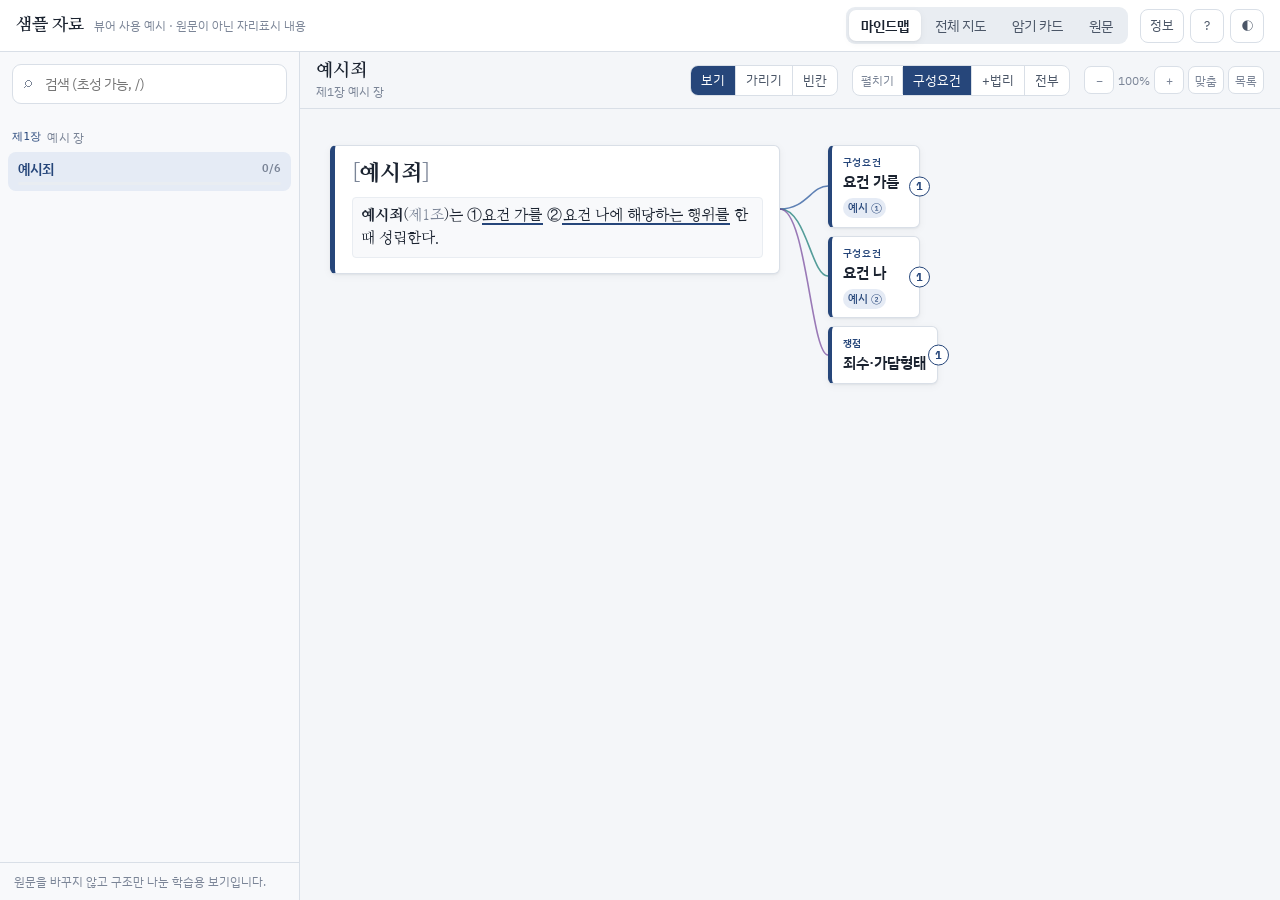
==== demo.html @ 9f74b56f "Add hwpx → mind-map study viewer - convert/hwpx2tree.py: stdlib-only converter that maps paragraph s" ====
<!doctype html>
<html lang="ko">
<head>
<meta charset="utf-8">
<meta name="viewport" content="width=device-width, initial-scale=1, viewport-fit=cover">
<title>샘플 마인드맵</title>
<link rel="preconnect" href="https://fonts.googleapis.com">
<link rel="preconnect" href="https://fonts.gstatic.com" crossorigin>
<link rel="stylesheet" href="https://fonts.googleapis.com/css2?family=IBM+Plex+Sans+KR:wght@400;500;600;700&family=Nanum+Myeongjo:wght@700;800&display=swap">
<style>
/* Layout: 법전식 색인(장·죄)이 왼쪽, 오른쪽은 학습 캔버스. 카드는 법전 쪽지처럼 얇은 종이,
   구성요건 가지마다 잉크 색이 다르고, 가리기는 암기용 빨간 셀로판지처럼 덮는다. */
:root {
  --paper: #f4f6f9;
  --sheet: #ffffff;
  --sheet-2: #f8f9fb;
  --ink: #1b2330;
  --ink-2: #4b5667;
  --ink-3: #7b8597;
  --rule: #d9dfe7;
  --rule-2: #e9edf2;
  --accent: #26467a;
  --accent-soft: #e5ebf5;
  --pen-blue: #1f49c7;
  --pen-red: #b3423b;
  --pen-gray: #5c6573;
  --shade: #e6e8eb;
  --mark: #ffe58a;
  --o: #17795a;
  --o-soft: #ddf1e9;
  --x: #bf3a30;
  --x-soft: #f9e2df;
  --cello: #d9534f;
  --cello-text: #fff;
  --blank: #2f7d5b;
  --focus: #f0a400;
  --b1: #2d5a9e; --b2: #1f7f7a; --b3: #7b4fa0; --b4: #a8701d;
  --b5: #3f7f3a; --b6: #ad4a3c; --b7: #4a6b8c; --b8: #82763a;
  --shadow: 0 1px 2px rgba(27, 35, 48, .06), 0 2px 8px rgba(27, 35, 48, .05);
  --f-display: "Nanum Myeongjo", "AppleMyungjo", "Batang", "Noto Serif KR", serif;
  --f-body: "IBM Plex Sans KR", "Apple SD Gothic Neo", "Malgun Gothic", "Noto Sans KR", system-ui, sans-serif;
  --f-mono: ui-monospace, "SF Mono", Menlo, Consolas, monospace;
  --side-w: 300px;
  --top-h: 52px;
}
@media (prefers-color-scheme: dark) {
  :root:not([data-theme="light"]) {
    --paper: #12161c; --sheet: #1a2029; --sheet-2: #161b23; --ink: #e3e8ef; --ink-2: #b2bccb; --ink-3: #8691a3;
    --rule: #2c3542; --rule-2: #242c37; --accent: #8fb0e8; --accent-soft: #223149;
    --pen-blue: #8aa9ff; --pen-red: #f08b80; --pen-gray: #a3acb9; --shade: #2a313b; --mark: #6b5a17;
    --o: #4fd1a1; --o-soft: #173a2f; --x: #ff8a7a; --x-soft: #42211d; --cello: #b8433d; --cello-text: #fff; --blank: #57c08f;
    --focus: #ffc23d;
    --b1: #7ea6ec; --b2: #5cc6bd; --b3: #b893de; --b4: #e0aa55; --b5: #82c27a; --b6: #ee8b7a; --b7: #8eb0d2; --b8: #c9bb72;
    --shadow: 0 1px 2px rgba(0, 0, 0, .35), 0 2px 10px rgba(0, 0, 0, .25);
    color-scheme: dark;
  }
}
:root[data-theme="dark"] {
  --paper: #12161c; --sheet: #1a2029; --sheet-2: #161b23; --ink: #e3e8ef; --ink-2: #b2bccb; --ink-3: #8691a3;
  --rule: #2c3542; --rule-2: #242c37; --accent: #8fb0e8; --accent-soft: #223149;
  --pen-blue: #8aa9ff; --pen-red: #f08b80; --pen-gray: #a3acb9; --shade: #2a313b; --mark: #6b5a17;
  --o: #4fd1a1; --o-soft: #173a2f; --x: #ff8a7a; --x-soft: #42211d; --cello: #b8433d; --cello-text: #fff; --blank: #57c08f;
  --focus: #ffc23d;
  --b1: #7ea6ec; --b2: #5cc6bd; --b3: #b893de; --b4: #e0aa55; --b5: #82c27a; --b6: #ee8b7a; --b7: #8eb0d2; --b8: #c9bb72;
  --shadow: 0 1px 2px rgba(0, 0, 0, .35), 0 2px 10px rgba(0, 0, 0, .25);
  color-scheme: dark;
}

* { box-sizing: border-box; }
html, body { height: 100%; }
body {
  margin: 0; background: var(--paper); color: var(--ink);
  font: 15px/1.6 var(--f-body); -webkit-font-smoothing: antialiased;
  overflow: hidden;
}
button, input, select { font: inherit; color: inherit; }
button { cursor: pointer; }
:focus-visible { outline: 2px solid var(--focus); outline-offset: 2px; }
[hidden] { display: none !important; }

/* ─── 앱 골격 ─── */
.app { display: grid; grid-template-columns: var(--side-w) minmax(0, 1fr); grid-template-rows: var(--top-h) minmax(0, 1fr); height: 100%; }
.topbar {
  grid-column: 1 / -1; display: flex; align-items: center; gap: 12px; padding: 0 16px;
  padding-top: env(safe-area-inset-top, 0px);
  background: var(--sheet); border-bottom: 1px solid var(--rule); min-width: 0;
}
.brand { display: flex; align-items: baseline; gap: 10px; min-width: 0; flex: 0 1 auto; }
.brand h1 { margin: 0; font: 700 17px/1.2 var(--f-display); letter-spacing: -.01em; white-space: nowrap; }
.brand .sub { color: var(--ink-3); font-size: 12px; white-space: nowrap; overflow: hidden; text-overflow: ellipsis; }
.menu-btn { display: none; border: 1px solid var(--rule); background: var(--sheet); border-radius: 8px; width: 36px; height: 34px; }
.views { display: flex; gap: 2px; background: var(--rule-2); border-radius: 9px; padding: 3px; margin-left: auto; }
.views button, .modes button {
  border: 0; background: transparent; padding: 5px 12px; border-radius: 7px; font-size: 13.5px; color: var(--ink-2); white-space: nowrap;
}
.views button[aria-pressed="true"] { background: var(--sheet); color: var(--ink); box-shadow: var(--shadow); font-weight: 600; }
.top-tools { display: flex; gap: 6px; }
.icon-btn { border: 1px solid var(--rule); background: var(--sheet); border-radius: 8px; height: 34px; min-width: 34px; padding: 0 9px; color: var(--ink-2); font-size: 13px; }
.icon-btn:hover { color: var(--ink); border-color: var(--ink-3); }

.side { background: var(--sheet-2); border-right: 1px solid var(--rule); display: flex; flex-direction: column; min-height: 0; }
.search { padding: 12px 12px 8px; position: relative; }
.search input {
  width: 100%; border: 1px solid var(--rule); background: var(--sheet); border-radius: 9px; padding: 8px 12px 8px 32px; font-size: 14px;
}
.search::before { content: "⌕"; position: absolute; left: 24px; top: 17px; color: var(--ink-3); font-size: 16px; }
.toc { overflow: auto; padding: 4px 8px 16px; flex: 1; min-height: 0; }
.toc .chap { margin: 12px 4px 4px; font-size: 12px; color: var(--ink-3); letter-spacing: .02em; display: flex; gap: 6px; }
.toc .chap .no { font-family: var(--f-mono); font-size: 11px; color: var(--accent); }
.toc .chap.del { text-decoration: line-through; opacity: .6; }
.toc .part { margin: 16px 6px 2px; font: 700 13px var(--f-display); color: var(--ink-2); }
.toc button.crime {
  display: grid; grid-template-columns: 1fr auto; align-items: center; gap: 2px 8px; width: 100%; text-align: left;
  border: 0; background: transparent; border-radius: 8px; padding: 6px 10px; font-size: 14px; color: var(--ink);
}
.toc button.crime:hover { background: var(--rule-2); }
.toc button.crime[aria-current="true"] { background: var(--accent-soft); color: var(--accent); font-weight: 600; }
.toc .crime .meta { font-size: 11px; color: var(--ink-3); font-variant-numeric: tabular-nums; }
.toc .crime .bar { grid-column: 1 / -1; height: 3px; border-radius: 2px; background: var(--rule-2); overflow: hidden; }
.toc .crime .bar i { display: block; height: 100%; background: var(--o); width: 0; }
.side-foot { border-top: 1px solid var(--rule); padding: 10px 14px calc(10px + env(safe-area-inset-bottom, 0px)); font-size: 11.5px; color: var(--ink-3); line-height: 1.5; }
.side-foot b { color: var(--pen-red); font-weight: 600; }
.results { position: absolute; left: 12px; right: 12px; top: 52px; z-index: 30; background: var(--sheet); border: 1px solid var(--rule); border-radius: 10px; box-shadow: var(--shadow); max-height: 60vh; overflow: auto; }
.results .r { display: block; width: 100%; text-align: left; border: 0; border-bottom: 1px solid var(--rule-2); background: transparent; padding: 8px 12px; font-size: 13px; }
.results .r:hover, .results .r.sel { background: var(--accent-soft); }
.results .r small { display: block; color: var(--ink-3); font-size: 11.5px; }
.results .r em { font-style: normal; background: var(--mark); border-radius: 2px; }
.results .none { padding: 12px; color: var(--ink-3); font-size: 13px; }

.main { position: relative; min-width: 0; min-height: 0; display: flex; flex-direction: column; }
.toolbar {
  display: flex; flex-wrap: wrap; align-items: center; gap: 8px 14px; padding: 8px 16px; border-bottom: 1px solid var(--rule); background: var(--paper);
}
.toolbar .crumb { font: 700 18px/1.3 var(--f-display); min-width: 0; margin-right: auto; }
.toolbar .crumb small { display: block; font: 400 12px var(--f-body); color: var(--ink-3); }
.seg { display: inline-flex; border: 1px solid var(--rule); border-radius: 8px; overflow: hidden; background: var(--sheet); }
.seg button { border: 0; background: transparent; padding: 4px 10px; font-size: 13px; color: var(--ink-2); border-right: 1px solid var(--rule); }
.seg button:last-child { border-right: 0; }
.seg button[aria-pressed="true"] { background: var(--accent); color: var(--sheet); }
.seg .lab { padding: 4px 8px; font-size: 12px; color: var(--ink-3); border-right: 1px solid var(--rule); align-self: center; }
.zoom { display: inline-flex; gap: 4px; align-items: center; font-size: 12px; color: var(--ink-3); font-variant-numeric: tabular-nums; }
.zoom button { border: 1px solid var(--rule); background: var(--sheet); border-radius: 7px; min-width: 30px; height: 28px; }

/* ─── 마인드맵 ─── */
.mm-viewport { flex: 1; overflow: auto; position: relative; cursor: grab; overscroll-behavior: contain; }
.mm-viewport.dragging { cursor: grabbing; user-select: none; }
.mm-canvas { position: relative; display: inline-block; padding: 2.4em 4em 6em 2em; font-size: calc(15px * var(--z, 1)); min-width: 100%; }
.mm-wires { position: absolute; left: 0; top: 0; pointer-events: none; overflow: visible; }
.mm-wires path { fill: none; stroke-width: 1.6; opacity: .75; }
.mm-node { display: flex; align-items: flex-start; gap: 3.2em; }
.mm-kids { display: flex; flex-direction: column; align-items: flex-start; gap: .55em; }
.mm-node.closed > .mm-kids { display: none; }

.card {
  position: relative; background: var(--sheet); border: 1px solid var(--rule); border-left: 3px solid var(--br, var(--accent));
  border-radius: 6px; padding: .5em .75em .55em .7em; box-shadow: var(--shadow); max-width: 24em; min-width: 6em;
  font-size: 1em; line-height: 1.55; cursor: pointer; overflow-wrap: anywhere; word-break: keep-all;
}
.card:hover { border-color: var(--ink-3); border-left-color: var(--br, var(--accent)); }
.card.sel { outline: 2px solid var(--focus); outline-offset: 2px; }
.card.flash { animation: flash 1.4s ease-out 1; }
@keyframes flash { 0%, 30% { box-shadow: 0 0 0 6px var(--mark); } 100% { box-shadow: var(--shadow); } }
.card .tx { white-space: pre-wrap; }
.card.clamp .tx { display: -webkit-box; -webkit-line-clamp: 4; -webkit-box-orient: vertical; overflow: hidden; }
.card .more { border: 0; background: none; color: var(--accent); font-size: .8em; padding: 0; margin-top: .1em; display: block; }
.card .bul { color: var(--br, var(--accent)); margin-right: .35em; font-size: .85em; }
.card .num { font-family: var(--f-mono); color: var(--ink-3); margin-right: .35em; font-size: .85em; }
.k-el { font-weight: 600; max-width: 13em; background: var(--sheet); border-left-width: 4px; font-size: 1.02em; }
.k-el.box { border-style: dashed; border-left-style: solid; background: var(--sheet-2); }
.k-el .kind { display: block; font-size: .68em; letter-spacing: .06em; color: var(--br, var(--accent)); font-weight: 600; text-transform: uppercase; }
.lv-g { max-width: 25em; }
.lv-m { max-width: 24em; background: var(--sheet-2); }
.lv-d, .lv-n, .lv-x { max-width: 22em; font-size: .94em; }
.lv-n, .lv-x { border-left-width: 2px; }
.k-tbl, .k-case { max-width: 46em; cursor: default; overflow-x: auto; }
.k-case { background: var(--sheet-2); }
.k-root { max-width: 30em; border-left-width: 5px; padding: .9em 1.1em 1em; cursor: default; }
.k-root .crime-name { font: 800 1.45em/1.25 var(--f-display); letter-spacing: -.01em; margin-bottom: .45em; }
.k-root .crime-sub { color: var(--ink-3); font-size: .8em; margin: -.3em 0 .5em; }
.k-root .arts { display: flex; flex-direction: column; gap: .45em; }
.art { margin: 0; font-family: var(--f-display); font-size: .98em; line-height: 1.6; padding: .4em .55em; background: var(--sheet-2); border: 1px solid var(--rule-2); border-radius: 4px; white-space: pre-wrap; }
.art .art-name { font-weight: 800; }
.art .art-ref { color: var(--ink-3); }
.art-el { border-bottom: 2px solid var(--accent); padding: 0 .05em; transition: background .15s; }
.art-el.hl, .card.hl { background: var(--mark); }
.stat-notes { margin: .55em 0 0; padding: 0; list-style: none; font-size: .88em; color: var(--ink-2); display: flex; flex-direction: column; gap: .2em; }
.stat-notes li { padding-left: 1em; position: relative; white-space: pre-wrap; }
.stat-notes li::before { content: "–"; position: absolute; left: 0; color: var(--ink-3); }
.stat-notes ul { list-style: none; padding-left: 1em; margin: .15em 0; }

.kid-toggle {
  position: absolute; right: -1.05em; top: 50%; transform: translateY(-50%); width: 1.9em; height: 1.9em; border-radius: 50%;
  border: 1.5px solid var(--br, var(--accent)); background: var(--sheet); color: var(--br, var(--accent)); font-size: .72em; font-weight: 700;
  display: grid; place-items: center; padding: 0; font-variant-numeric: tabular-nums; z-index: 2;
}
.mm-node:not(.closed) > .card > .kid-toggle { background: var(--br, var(--accent)); color: var(--sheet); }
.badges { display: inline-flex; flex-wrap: wrap; gap: .25em; margin-left: .35em; vertical-align: .08em; }
.badge { font-size: .66em; line-height: 1; padding: .3em .45em; border-radius: 3px; border: 1px solid currentColor; font-weight: 600; letter-spacing: .02em; white-space: nowrap; }
.badge.hong { color: var(--pen-blue); }
.badge.yak { color: var(--b3); }
.badge.def { color: var(--b2); }
.badge.star { color: var(--b4); }
.badge.new { color: var(--b6); }
.badge.pan { color: var(--ink-3); }
.badge.hak { color: var(--ink-3); }
.badge.mn { color: var(--ink-2); font-family: var(--f-display); letter-spacing: .12em; }
.chips { display: flex; flex-wrap: wrap; gap: .25em; margin-top: .3em; font-weight: 500; }
.chip { font-size: .7em; padding: .15em .45em; border-radius: 999px; background: var(--accent-soft); color: var(--accent); white-space: nowrap; }

/* 원문 서식 */
.fu { text-decoration: underline; text-decoration-thickness: 1px; text-underline-offset: .18em; }
.fb { font-weight: 700; }
.fi { font-style: italic; }
.fk { text-decoration: line-through; }
.fu.fk { text-decoration: underline line-through; }
.fblue { color: var(--pen-blue); }
.fred { color: var(--pen-red); }
.fgray { color: var(--pen-gray); }
.fshade { background: var(--shade); border-radius: 2px; }
.fbg { background: var(--mark); }
.fx { box-shadow: inset 0 0 0 1px currentColor; border-radius: 2px; padding: 0 .06em; }
/* 대표법리 제목의 글자 테두리는 원문에서도 장식이므로 제목에서는 그리지 않는다 */
.k-el .fx, .reader h3 .fx, .ov-crime .fx, .qlist .fx { box-shadow: none; padding: 0; }
.fmark { background: var(--mark); }
.v-O, .v-X { font-weight: 800; border-radius: 3px; padding: 0 .12em; }
.v-O { color: var(--o); background: var(--o-soft); }
.v-X { color: var(--x); background: var(--x-soft); }
.deadref { opacity: .55; }
.brk { color: var(--ink-3); font-weight: 400; }
sup.fn { font-size: .68em; color: var(--accent); cursor: pointer; padding: 0 .1em; font-weight: 700; }
sup.fn:hover { text-decoration: underline; }

/* 가리기(셀로판) · 빈칸 */
.concealed > .tx, .concealed > .tx * { color: transparent !important; text-decoration-color: transparent !important; box-shadow: none !important; }
.concealed > .tx { background: repeating-linear-gradient(transparent 0 .25em, var(--cello) .25em 1.3em, transparent 1.3em 1.55em); border-radius: 2px; user-select: none; }
.concealed > .tx .v-O, .concealed > .tx .v-X, .concealed > .tx .fshade, .concealed > .tx .fmark, .concealed > .tx .fbg { background: transparent; }
.concealed > .badges, .concealed > .chips { visibility: hidden; }
.card.concealed::after { content: attr(data-hint); display: block; text-align: right; margin-top: .25em; font-size: .66em; line-height: 1.2; color: var(--ink-3); }
.mk.hide { color: transparent !important; background: var(--cello); border-radius: 3px; cursor: pointer; user-select: none; }
.mk.hide * { color: transparent !important; background: transparent !important; box-shadow: none !important; text-decoration-color: transparent !important; }
.mk.blank { color: transparent !important; background: color-mix(in srgb, var(--blank) 22%, transparent); border-bottom: 2px solid var(--blank); border-radius: 2px; cursor: pointer; user-select: none; }
.mk.blank * { color: transparent !important; background: transparent !important; box-shadow: none !important; text-decoration-color: transparent !important; }
.mk.shown { background: color-mix(in srgb, var(--blank) 14%, transparent); border-radius: 2px; }
.grade { display: flex; gap: .3em; margin-top: .35em; }
.grade button { font-size: .72em; border: 1px solid var(--rule); background: var(--sheet); border-radius: 5px; padding: .15em .55em; }
.grade button.ok { color: var(--o); border-color: var(--o); }
.grade button.ng { color: var(--x); border-color: var(--x); }
.card.g-ok { border-right: 3px solid var(--o); }
.card.g-ng { border-right: 3px solid var(--x); }

/* 아웃라인(좁은 화면) */
.outline .mm-canvas { display: block; padding: 1em 1em 5em; min-width: 0; }
.outline .mm-wires { display: none; }
.outline .mm-node { flex-direction: column; align-items: stretch; gap: .45em; }
.outline .mm-kids { align-items: stretch; padding-left: .9em; margin-left: .6em; border-left: 2px solid color-mix(in srgb, var(--br, var(--accent)) 45%, transparent); }
.outline .mm-root > .mm-kids { border-left-color: var(--rule); }
.outline .card { max-width: none; }
.outline .kid-toggle { right: .4em; top: .55em; transform: none; }
.outline .card:has(> .kid-toggle) { padding-right: 2.6em; }

/* ─── 읽기 ─── */
.reader { flex: 1; overflow: auto; padding-block: 24px 80px; padding-inline: 16px; }
.reader article { max-width: 46em; margin: 0 auto; }
.reader h2 { font: 800 26px/1.3 var(--f-display); margin: 0 0 4px; text-wrap: balance; }
.reader .rsub { color: var(--ink-3); margin: 0 0 18px; font-size: 13px; }
.reader .rstat { border: 1.5px solid var(--ink); border-radius: 4px; padding: 10px 14px; margin: 10px 0 14px; background: var(--sheet); }
.reader .rstat p { margin: 4px 0; font-family: var(--f-display); white-space: pre-wrap; }
.reader h3 { font: 700 17px/1.4 var(--f-body); margin: 22px 0 6px; padding: 6px 10px; background: var(--accent-soft); border-left: 4px solid var(--accent); border-radius: 0 4px 4px 0; }
.reader .rbox { border: 1px dashed var(--ink-3); border-radius: 6px; padding: 4px 12px 10px; margin: 12px 0; background: var(--sheet-2); }
.reader .rbox h3 { background: transparent; border-left: 0; padding: 4px 0; margin-top: 8px; }
.reader .rp { margin: 3px 0; white-space: pre-wrap; display: flex; gap: .4em; }
.reader .rp .bul { color: var(--accent); flex: 0 0 auto; }
.reader .rp > span:last-child { flex: 1 1 auto; min-width: 0; }
.reader .rstat .art-name { font-weight: 800; }
.reader .rp.lv-g { margin-top: 8px; }
.reader .rp.lv-m { padding-left: .6em; }
.reader .rp.lv-d { padding-left: 1.6em; }
.reader .rp.lv-n { padding-left: 2.8em; font-size: 14px; color: var(--ink-2); }
.reader .rp.lv-x { padding-left: 3.8em; font-size: 14px; color: var(--ink-2); }
.reader .rp.cont { padding-left: calc(var(--pl, 0em) + 1.2em); }
.reader hr { border: 0; border-top: 1px dotted var(--rule); margin: 28px 0; }
.reader .fnlist { margin-top: 32px; padding-top: 10px; border-top: 1px solid var(--rule); font-size: 13px; color: var(--ink-2); }
.reader .fnlist p { margin: 4px 0; white-space: pre-wrap; }
.reader .nav { display: flex; justify-content: space-between; gap: 12px; margin-top: 32px; }
.reader .nav button { border: 1px solid var(--rule); background: var(--sheet); border-radius: 8px; padding: 8px 14px; max-width: 48%; }

/* 표(비교표 · 사례 박스) */
.htable-wrap { overflow-x: auto; max-width: 100%; }
table.htable { border-collapse: collapse; font-size: .9em; margin: .2em 0; min-width: 18em; }
table.htable td { border: 1px solid var(--rule); padding: .3em .5em; vertical-align: top; white-space: pre-wrap; }
table.htable tr:first-child td { background: var(--sheet-2); font-weight: 600; }
.casebox { font-size: .9em; }
.casebox p { margin: .1em 0; white-space: pre-wrap; }
.casebox .cell + .cell { border-top: 1px dashed var(--rule); margin-top: .4em; padding-top: .4em; }
.reader .casebox { border: 1px solid var(--rule); border-radius: 6px; padding: 8px 12px; margin: 10px 0; background: var(--sheet-2); }

/* ─── 전체 지도 ─── */
.overview { flex: 1; overflow: auto; padding-block: 20px 80px; padding-inline: 16px; }
.ov-grid { columns: 19em; column-gap: 18px; max-width: 1400px; margin: 0 auto; }
.ov-chap { break-inside: avoid; margin: 0 0 18px; background: var(--sheet); border: 1px solid var(--rule); border-radius: 8px; padding: 12px 14px; }
.ov-chap h3 { margin: 0 0 6px; font: 700 14px var(--f-display); color: var(--ink-2); }
.ov-crime { margin: 8px 0 0; }
.ov-crime > button { border: 0; background: none; padding: 0; font: 700 15px var(--f-display); color: var(--accent); text-align: left; }
.ov-crime ol { margin: 4px 0 0; padding-left: 1.6em; font-size: 13.5px; }
.ov-crime li { margin: 2px 0; cursor: pointer; }
.ov-crime ul { margin: 2px 0 4px; padding-left: .3em; list-style: none; }
.ov-crime li.box { color: var(--ink-2); font-size: 13px; }
.ov-crime li.box::before { content: "▫ "; color: var(--ink-3); }
.ov-crime li.concealed > .tx { display: inline-block; min-width: 4em; }
.ov-crime li .tx { white-space: pre-wrap; }

/* ─── 퀴즈 ─── */
.quiz { flex: 1; overflow: auto; padding-block: 20px 80px; padding-inline: 16px; }
.quiz .qwrap { max-width: 44em; margin: 0 auto; display: flex; flex-direction: column; gap: 14px; }
.quiz .qctl { display: flex; flex-wrap: wrap; gap: 8px 12px; align-items: center; }
.quiz select { border: 1px solid var(--rule); background: var(--sheet); border-radius: 8px; padding: 5px 8px; font-size: 13px; }
.quiz .qstat { font-size: 12.5px; color: var(--ink-3); font-variant-numeric: tabular-nums; }
.qcard { background: var(--sheet); border: 1px solid var(--rule); border-radius: 10px; box-shadow: var(--shadow); padding: 18px 20px; display: flex; flex-direction: column; gap: 12px; }
.qcard .ctx { font-size: 12px; color: var(--ink-3); }
.qcard .prompt { font-size: 17px; line-height: 1.65; white-space: pre-wrap; }
.qcard .prompt.display { font: 700 20px/1.5 var(--f-display); }
.qcard .answer { border-top: 1px dashed var(--rule); padding-top: 12px; font-size: 15px; white-space: pre-wrap; }
.qcard .answer .ref { font-size: 13.5px; color: var(--ink-2); }
.qcard .row { display: flex; flex-wrap: wrap; gap: 8px; }
.qbtn { border: 1px solid var(--rule); background: var(--sheet); border-radius: 8px; padding: 8px 16px; font-size: 14px; }
.qbtn.primary { background: var(--accent); border-color: var(--accent); color: var(--sheet); }
.qbtn.o { color: var(--o); border-color: var(--o); font-weight: 800; min-width: 4.5em; }
.qbtn.x { color: var(--x); border-color: var(--x); font-weight: 800; min-width: 4.5em; }
.qbtn kbd { font-family: var(--f-mono); font-size: 11px; opacity: .7; margin-left: 6px; }
.qres { font-weight: 700; }
.qres.ok { color: var(--o); }
.qres.ng { color: var(--x); }
.qlist { margin: 0; padding-left: 1.4em; }
.qlist li { margin: 4px 0; }
.qlist ul { list-style: none; padding-left: .2em; margin: 2px 0 6px; }
.qlist ul li::before { content: "▫ "; color: var(--ink-3); }
.qempty { color: var(--ink-3); padding: 30px 0; text-align: center; }

/* ─── 팝오버 · 대화상자 ─── */
.pop { position: fixed; z-index: 60; max-width: min(28em, calc(100vw - 32px)); background: var(--sheet); border: 1px solid var(--rule); border-radius: 10px; box-shadow: 0 8px 30px rgba(0,0,0,.18); padding: 12px 14px; font-size: 13.5px; line-height: 1.6; }
.pop p { margin: 0 0 4px; white-space: pre-wrap; }
.pop .fnno { font-family: var(--f-mono); color: var(--accent); font-size: 12px; }
.dialog { position: fixed; inset: 0; z-index: 70; background: rgba(10, 14, 20, .45); display: grid; place-items: center; padding: 16px; }
.dialog .box { background: var(--sheet); border-radius: 12px; max-width: 40em; width: 100%; max-height: 85vh; overflow: auto; padding: 20px 22px; box-shadow: 0 10px 40px rgba(0,0,0,.25); }
.dialog h2 { margin: 0 0 10px; font: 700 18px var(--f-display); }
.dialog table { border-collapse: collapse; font-size: 13.5px; width: 100%; }
.dialog td { padding: 4px 8px; border-bottom: 1px solid var(--rule-2); vertical-align: top; }
.dialog td:first-child { white-space: nowrap; font-family: var(--f-mono); color: var(--accent); }
.dialog .row { display: flex; flex-wrap: wrap; gap: 8px; margin-top: 12px; }
.dialog .cover p { margin: 2px 0; white-space: pre-wrap; font-size: 13.5px; }

/* 불러오기 화면 */
.loader { grid-column: 1 / -1; grid-row: 1 / -1; display: grid; place-items: center; padding: 24px 16px; }
.loader .drop { max-width: 34em; text-align: center; border: 2px dashed var(--rule); border-radius: 14px; padding: 36px 24px; background: var(--sheet); }
.loader .drop.over { border-color: var(--accent); background: var(--accent-soft); }
.loader h1 { font: 800 24px var(--f-display); margin: 0 0 8px; }
.loader p { color: var(--ink-2); margin: 6px 0; }
.loader code { font-family: var(--f-mono); font-size: 12.5px; background: var(--rule-2); padding: 1px 5px; border-radius: 4px; }

.toast { position: fixed; left: 50%; bottom: calc(24px + env(safe-area-inset-bottom, 0px)); transform: translateX(-50%); background: var(--ink); color: var(--paper); padding: 8px 16px; border-radius: 999px; font-size: 13px; z-index: 80; }

/* ─── 좁은 화면 ─── */
@media (max-width: 860px) {
  .app { grid-template-columns: minmax(0, 1fr); }
  .side { position: fixed; z-index: 50; left: 0; top: var(--top-h); bottom: 0; width: min(86vw, 340px); transform: translateX(-102%); transition: transform .2s; box-shadow: 0 0 30px rgba(0,0,0,.2); }
  .side.open { transform: none; }
  .menu-btn { display: inline-grid; place-items: center; }
  .brand .sub { display: none; }
  .brand h1 { font-size: 15px; }
  .views button { padding: 5px 8px; font-size: 13px; }
  .top-tools .wide { display: none; }
  .toolbar { padding: 8px 12px; }
  .toolbar .crumb { font-size: 16px; flex-basis: 100%; }
}
@media (max-width: 520px) {
  .topbar { gap: 8px; padding: 0 10px; }
  .brand h1 { max-width: 7.5em; overflow: hidden; text-overflow: ellipsis; }
  .views button { padding: 4px 7px; font-size: 12.5px; }
  .seg button { padding: 4px 8px; }
  .zoom .wide { display: none; }
}
@media (prefers-reduced-motion: reduce) {
  * { animation: none !important; transition: none !important; }
}

</style>
</head>
<body>
<div class="app" id="app">
  <header class="topbar">
    <button class="menu-btn" id="menuBtn" aria-label="목차 열기">☰</button>
    <div class="brand"><h1 id="docName">형법 마인드맵</h1><span class="sub" id="docSub"></span></div>
    <nav class="views" aria-label="보기">
      <button data-view="map" aria-pressed="true">마인드맵</button>
      <button data-view="overview" aria-pressed="false">전체 지도</button>
      <button data-view="quiz" aria-pressed="false">암기 카드</button>
      <button data-view="read" aria-pressed="false">원문</button>
    </nav>
    <div class="top-tools">
      <button class="icon-btn wide" id="infoBtn" title="자료 정보 · 진도 백업">정보</button>
      <button class="icon-btn" id="helpBtn" title="단축키 (?)" aria-label="단축키">?</button>
      <button class="icon-btn" id="themeBtn" title="테마 바꾸기" aria-label="테마 바꾸기">◐</button>
    </div>
  </header>
  <aside class="side" id="side">
    <div class="search">
      <input id="q" type="search" placeholder="검색 (초성 가능, /)" autocomplete="off" aria-label="본문 검색">
      <div class="results" id="results" hidden></div>
    </div>
    <nav class="toc" id="toc" aria-label="목차"></nav>
    <div class="side-foot" id="sideFoot"></div>
  </aside>
  <main class="main" id="main">
    <div class="toolbar" id="toolbar">
      <div class="crumb" id="crumb"></div>
      <div class="seg" id="modeSeg" role="group" aria-label="학습 방식">
        <button data-mode="study" aria-pressed="true" title="원문 그대로 (S)">보기</button>
        <button data-mode="hide" aria-pressed="false" title="셀로판지처럼 가리고 하나씩 떠올리기 (H)">가리기</button>
        <button data-mode="cloze" aria-pressed="false" title="밑줄·굵은 핵심어만 빈칸 (C)">빈칸</button>
      </div>
      <div class="seg" id="levelSeg" role="group" aria-label="펼치기 단계">
        <span class="lab">펼치기</span>
        <button data-level="1" aria-pressed="true" title="구성요건만 (1)">구성요건</button>
        <button data-level="2" aria-pressed="false" title="+ 법리 (2)">+법리</button>
        <button data-level="3" aria-pressed="false" title="판례까지 전부 (3)">전부</button>
      </div>
      <div class="zoom" id="zoomCtl">
        <button id="zoomOut" aria-label="축소">−</button>
        <span id="zoomVal">100%</span>
        <button id="zoomIn" aria-label="확대">+</button>
        <button id="zoomFit" class="wide" title="화면에 맞추기 (F)">맞춤</button>
        <button id="layoutBtn" title="가로 맵 / 세로 목록 전환 (L)">목록</button>
      </div>
    </div>
    <div class="mm-viewport" id="mmViewport" tabindex="0" aria-label="마인드맵">
      <div class="mm-canvas" id="mmCanvas"></div>
    </div>
    <div class="overview" id="overview" hidden></div>
    <div class="quiz" id="quiz" hidden></div>
    <div class="reader" id="reader" hidden></div>
  </main>
</div>
<script id="tree-data" type="application/json">{"v":1,"meta":{"name":"샘플 자료","title":"뷰어 사용 예시","subtitle":"원문이 아닌 자리표시 내용","notice":"","cover":[]},"fmts":[{},{"u":1},{"c":"#0000FF"},{"x":1},{"b":1,"u":1}],"fns":{},"root":{"id":"n0","k":"book","c":[{"id":"n13","k":"chap","pid":"s1/p0","s":[["제1장 예시 장",0]],"st":"개요 2","title":"제1장 예시 장","c":[{"id":"n11","k":"crime","pid":"s1/p1","s":[["[예시죄]",0]],"st":"챕터 제목","name":"예시죄","arts":["예시죄"],"c":[{"id":"n12","k":"stat","pid":"s1/p2/t0","rows":1,"cols":1,"cells":[{"r":0,"c":0,"rs":1,"cs":1,"bf":"3","ps":[{"pid":"s1/p2/t0/r0c0/p0","s":[["예시죄(제1조)는 ①요건 가를 ②요건 나에 해당하는 행위를 한 때 성립한다.",0]],"st":"대표법리","art":{"name":[0,3],"ref":[4,7],"els":[[11,16],[18,32]]}}]}]},{"id":"n1","k":"el","pid":"s1/p11","s":[["요건 가를",0]],"st":"대표법리","ln":[[0,0]],"c":[{"id":"n5","k":"p","pid":"s1/p15","s":[["‘요건 가’란 ",0],["예",3],["시를 위한 ",0],["설",3],["명 문장",0],["을 말한다.",0]],"st":"일반법리","lv":"g","b":"■","tags":["def"],"term":"요건 가","mn":"예설","c":[{"id":"n4","k":"p","pid":"s1/p14","s":[["세부 법리 예시 문장",0]],"st":"세부법리","lv":"d","b":"○","c":[{"id":"n2","k":"p","pid":"s1/p12","s":[["첫 번째 사례 예시: 예시죄 O (이유 예시)",0]],"st":"참조","lv":"n","b":"☑","ox":{"q":[0,10],"a":[11,25],"v":[16]}},{"id":"n3","k":"p","pid":"s1/p13","s":[["두 번째 사례 예시: 예시죄 X",0]],"st":"참조","lv":"n","b":"☑","ox":{"q":[0,10],"a":[11,17],"v":[16]}}]}]}]},{"id":"n6","k":"el","pid":"s1/p16","s":[["요건 나",0]],"st":"대표법리","ln":[[0,1]],"c":[{"id":"n8","k":"p","pid":"s1/p18","s":[["일반 법리 예시: ",0],["밑줄 친 핵심어",1],["는 빈칸 모드에서 가려진다.",0]],"st":"일반법리","lv":"g","b":"■","c":[{"id":"n7","k":"p","pid":"s1/p17","s":[["(홍) 채점 메모 예시 — 파란 글씨는 강의 메모",2]],"st":"참조","lv":"n","b":"☑","tags":["hong"]}]}]},{"id":"n9","k":"el","pid":"s1/p19","s":[["죄수·가담형태",0]],"st":"대표법리","issue":1,"c":[{"id":"n10","k":"p","pid":"s1/p20","s":[["쟁점 제목 아래의 법리 예시",0]],"st":"일반법리","lv":"g","b":"■"}]}]}]}]}}</script>
<script>
/* hyeong-viewer — 정리자료 트리(JSON)를 가로 마인드맵 · 암기 카드 · 원문 보기로 보여 준다.
   데이터는 <script id="tree-data" type="application/json">에 인라인되거나, 파일로 불러온다.
   원문 텍스트는 바꾸지 않는다: 화면의 .tx[data-pid] 안에는 원문 글자만 들어가고, 장식은 .deco로 구분한다. */
(() => {
  'use strict';

  // ───────────── 작은 도구들 ─────────────
  const $ = (s, el = document) => el.querySelector(s);
  const $$ = (s, el = document) => Array.from(el.querySelectorAll(s));
  const ESC = { '&': '&amp;', '<': '&lt;', '>': '&gt;', '"': '&quot;' };
  const esc = s => String(s).replace(/[&<>"]/g, c => ESC[c]);
  const clamp = (v, a, b) => Math.max(a, Math.min(b, v));
  const CIRC = '①②③④⑤⑥⑦⑧⑨⑩⑪⑫⑬⑭⑮⑯⑰⑱⑲⑳';
  const DAY = 86400000;
  function hash(s) { // FNV-1a 32bit → base36
    let h = 0x811c9dc5;
    for (let i = 0; i < s.length; i++) { h ^= s.charCodeAt(i); h = Math.imul(h, 0x01000193); }
    return (h >>> 0).toString(36);
  }
  const normText = s => s.normalize('NFC').replace(/\s+/g, '');
  const CHO = 'ㄱㄲㄴㄷㄸㄹㅁㅂㅃㅅㅆㅇㅈㅉㅊㅋㅌㅍㅎ';
  const chosung = s => Array.from(s, ch => { const c = ch.charCodeAt(0) - 0xac00; return c >= 0 && c < 11172 ? CHO[Math.floor(c / 588)] : ch; }).join('');
  const store = {
    get(k, d) { try { const v = localStorage.getItem(k); return v == null ? d : JSON.parse(v); } catch (e) { return d; } },
    set(k, v) { try { localStorage.setItem(k, JSON.stringify(v)); } catch (e) { /* 저장 불가 환경 */ } },
  };
  function toast(msg) {
    const t = document.createElement('div'); t.className = 'toast'; t.textContent = msg; document.body.appendChild(t);
    setTimeout(() => t.remove(), 1800);
  }

  // ───────────── 상태 ─────────────
  let D = null, FM = [], FN = {};
  const IDX = { byId: new Map(), parent: new Map(), crimes: [], chaps: [], cardsById: new Map(), search: null };
  const S = {
    view: 'map', mode: 'study', ci: 0, level: 1, z: 1, outline: false, sel: null,
    open: new Set(), rev: new Set(), unclamp: new Set(),
  };
  let KEY = 'hv';
  let P = { v: 1, cards: {} };

  // ───────────── 시작 ─────────────
  function boot() {
    const raw = $('#tree-data').textContent.trim();
    if (raw) { try { start(JSON.parse(raw)); return; } catch (e) { console.error(e); } }
    showLoader();
  }

  function showLoader() {
    const app = $('#app');
    app.innerHTML = `<div class="loader"><div class="drop" id="drop">
      <h1>정리자료 마인드맵</h1>
      <p>변환한 <code>tree.json</code> 파일을 여기에 끌어다 놓거나 아래에서 고르세요.</p>
      <p><input type="file" id="fileIn" accept=".json,application/json"></p>
      <p style="font-size:13px">파일은 이 브라우저 안에서만 열리고 어디에도 올라가지 않습니다.<br>
      변환: <code>python3 -I convert/hwpx2tree.py 자료.hwpx -o tree.json</code></p></div></div>`;
    const drop = $('#drop');
    const read = f => f.text().then(t => { location.hash = ''; document.body.innerHTML = ''; rebuildShell(); start(JSON.parse(t)); })
      .catch(err => { drop.querySelector('p').textContent = 'JSON을 읽지 못했습니다: ' + err.message; });
    $('#fileIn').addEventListener('change', e => e.target.files[0] && read(e.target.files[0]));
    drop.addEventListener('dragover', e => { e.preventDefault(); drop.classList.add('over'); });
    drop.addEventListener('dragleave', () => drop.classList.remove('over'));
    drop.addEventListener('drop', e => { e.preventDefault(); drop.classList.remove('over'); e.dataTransfer.files[0] && read(e.dataTransfer.files[0]); });
  }
  let SHELL = '';
  function rebuildShell() { document.body.innerHTML = SHELL; }

  function start(data) {
    D = data; FM = D.fmts; FN = D.fns || {};
    indexTree();
    const name = D.meta.name || D.meta.title || '정리자료';
    KEY = 'hv:' + hash(name + '|' + IDX.crimes.length);
    P = store.get(KEY + ':progress', { v: 1, cards: {} });
    const ui = store.get(KEY + ':ui', {});
    Object.assign(S, { ci: clamp(ui.ci | 0, 0, IDX.crimes.length - 1), level: ui.level || 1, z: ui.z || 1, mode: ui.mode || 'study', view: ui.view || 'map' });
    S.outline = ui.outline != null ? ui.outline : matchMedia('(max-width: 860px)').matches;
    const theme = store.get('hv:theme', null);
    if (theme) document.documentElement.dataset.theme = theme;
    document.title = name + ' 마인드맵';
    $('#docName').textContent = name;
    $('#docSub').textContent = [D.meta.title, D.meta.subtitle].filter(Boolean).join(' · ');
    $('#sideFoot').innerHTML = (D.meta.notice ? `<b>${esc(D.meta.notice)}</b><br>` : '') + '원문을 바꾸지 않고 구조만 나눈 학습용 보기입니다.';
    buildCards();
    renderTOC();
    bindUI();
    const hm = /^#c-(\d+)$/.exec(location.hash);
    if (hm) S.ci = clamp(+hm[1], 0, IDX.crimes.length - 1);
    setView(S.view, true);
  }

  // ───────────── 색인 ─────────────
  function indexTree() {
    let chap = null;
    (function walk(n, p) {
      IDX.byId.set(n.id, n);
      if (p) IDX.parent.set(n.id, p.id);
      if (n.k === 'chap') { chap = { node: n, crimes: [] }; IDX.chaps.push(chap); }
      if (n.k === 'part') IDX.chaps.push({ part: n, crimes: [] });
      if (n.k === 'crime') { const c = { node: n, idx: IDX.crimes.length, chap }; IDX.crimes.push(c); if (chap) chap.crimes.push(c); }
      (n.c || []).forEach(ch => walk(ch, n));
    })(D.root, null);
  }
  const T = n => { if (n._t == null) n._t = (n.s || []).map(s => s[0]).join(''); return n._t; };
  const parentOf = n => IDX.byId.get(IDX.parent.get(n.id));
  function crimeOf(n) { for (let x = n; x; x = parentOf(x)) if (x.k === 'crime') return x; return null; }
  function crimeIdxOf(n) { const c = crimeOf(n); return c ? IDX.crimes.findIndex(x => x.node === c) : -1; }
  function ancestors(n) { const out = []; for (let x = parentOf(n); x; x = parentOf(x)) out.push(x); return out; }
  const kidsOf = n => (n.c || []).filter(x => x.k !== 'sp' && x.k !== 'sep');
  const crimeName = n => n.name || T(n).replace(/^\s*\[|\]\s*$/g, '');

  // ───────────── 원문 글자 렌더링 ─────────────
  const FCLS = [];
  function fmtClass(i) {
    if (FCLS[i] != null) return FCLS[i];
    const f = FM[i] || {}, c = [];
    if (f.b) c.push('fb'); if (f.i) c.push('fi'); if (f.u) c.push('fu'); if (f.k) c.push('fk');
    if (f.c) c.push(f.c === '#0000FF' || f.c === '#0432FF' ? 'fblue' : f.c === '#C75252' ? 'fred' : 'fgray');
    if (f.h) c.push('fshade'); if (f.g) c.push('fbg'); if (f.x) c.push('fx'); if (f.m) c.push('fmark');
    return (FCLS[i] = c.join(' '));
  }
  const isBlue = i => { const f = FM[i] || {}; return f.c === '#0000FF' || f.c === '#0432FF'; };

  /* segs → HTML. marks: [{s,e,cls,key}] (겹치지 않게 정리됨). 각주 앵커는 .deco sup */
  function segsHTML(segs, marks) {
    marks = normMarks(marks || []);
    let out = '', off = 0, mi = 0, open = null;
    const closeMark = () => { if (open) { out += '</span>'; open = null; } };
    for (const sg of segs || []) {
      if (sg.length === 3) { out += `<sup class="fn deco" data-fn="${sg[2]}" role="button" tabindex="0" aria-label="각주 ${sg[2]}">${sg[2]}</sup>`; continue; }
      const text = sg[0], cls = fmtClass(sg[1]);
      let i = 0;
      while (i < text.length) {
        const pos = off + i;
        while (mi < marks.length && marks[mi].e <= pos) mi++;
        const m = mi < marks.length && marks[mi].s <= pos ? marks[mi] : null;
        const end = m ? Math.min(m.e - off, text.length) : (mi < marks.length ? Math.min(marks[mi].s - off, text.length) : text.length);
        if (m !== open) { closeMark(); if (m) { out += `<span class="mk ${m.cls}"${m.key ? ` data-k="${esc(m.key)}"` : ''}>`; open = m; } }
        const piece = esc(text.slice(i, end));
        out += cls ? `<span class="${cls}">${piece}</span>` : piece;
        i = end;
      }
      off += text.length;
    }
    closeMark();
    return out;
  }
  function normMarks(ms) {
    ms = ms.filter(m => m.e > m.s).sort((a, b) => a.s - b.s || b.e - a.e);
    const out = [];
    for (const m of ms) { if (!out.length || m.s >= out[out.length - 1].e) out.push(m); }
    return out;
  }
  const txSpan = (p, marks, extra = '') => `<span class="tx${extra}" data-pid="${esc(p.pid)}">${segsHTML(p.s, marks)}</span>`;

  // 핵심어(밑줄·굵게, 파란 메모 제외) 구간
  function keyRanges(n) {
    if (n._kr) return n._kr;
    const flags = [];
    for (const sg of n.s || []) {
      if (sg.length === 3) continue;
      const f = FM[sg[1]] || {}, key = (f.u || f.b) && !isBlue(sg[1]);
      for (const ch of sg[0]) flags.push(/[\s·,]/.test(ch) ? (key ? 2 : 0) : key ? 1 : 0);
    }
    const out = []; let s = -1, lastKey = -1;
    for (let i = 0; i <= flags.length; i++) {
      const v = i < flags.length ? flags[i] : 0;
      if (v === 1) { if (s < 0) s = i; lastKey = i; } else if (v === 0 && s >= 0) { out.push([s, lastKey + 1]); s = -1; }
    }
    return (n._kr = out.filter(([a, b]) => b - a >= 1));
  }
  const verdictMarks = (n, cls, keyp) => (n.ox ? n.ox.v : []).map((v, i) => {
    const ch = T(n)[v];
    return { s: v, e: v + 1, cls: cls || ('v-' + ch), key: keyp ? `${n.id}:v${i}` : null };
  });

  // ───────────── 암기 카드(SRS) ─────────────
  const BOX_DAYS = [0, 1, 3, 7, 14, 30];
  function buildCards() {
    for (const c of IDX.crimes) {
      c.cards = [];
      const n = c.node, nm = crimeName(n);
      const heads = kidsOf(n).filter(x => x.k === 'el');
      if (heads.length) c.cards.push(mkCard('el', c, n, 'el:' + hash(nm)));
      (function walk(x, ctx) {
        if (x.k === 'stat') {
          for (const cell of x.cells) for (const p of cell.ps) if (p.art && p.art.els) c.cards.push(mkCard('art', c, x, 'art:' + hash(nm + '|' + T(p)), { para: p }));
        }
        if (x.k === 'p') {
          const t = T(x), tags = x.tags || [];
          if (x.ox) c.cards.push(mkCard('ox', c, x, 'ox:' + hash(nm + '|' + normText(t))));
          if (tags.includes('def')) c.cards.push(mkCard('def', c, x, 'def:' + hash(nm + '|' + normText(t))));
          if (tags.includes('yak')) c.cards.push(mkCard('yak', c, x, 'yak:' + hash(nm + '|' + normText(t))));
          else if (tags.includes('hong')) c.cards.push(mkCard('hong', c, x, 'hong:' + hash(nm + '|' + normText(t))));
        }
        (x.c || []).forEach(ch => walk(ch));
      })(n);
    }
  }
  function mkCard(type, crime, node, id, extra) {
    const card = Object.assign({ type, crime, node, id }, extra || {});
    IDX.cardsById.set(id, card);
    if (type === 'ox' || type === 'def') node._card = id;
    return card;
  }
  const cardState = id => P.cards[id];
  function grade(id, g) { // g: 0 몰랐음, 1 헷갈림, 2 알았음
    const now = Date.now(), st = P.cards[id] || { b: 0, r: 0, w: 0 };
    if (g === 0) { st.b = 0; st.d = now + 10 * 60000; st.w++; st.l = 0; }
    else if (g === 1) { st.b = Math.max(1, Math.min(st.b, 2)); st.d = now + DAY; st.l = 1; }
    else { st.b = Math.min(st.b + 1, BOX_DAYS.length - 1); st.d = now + BOX_DAYS[st.b] * DAY; st.r++; st.l = 2; }
    st.t = now;
    P.cards[id] = st;
    store.set(KEY + ':progress', P);
    updateTOCProgress();
  }
  function crimeProgress(c) {
    const now = Date.now();
    let known = 0, due = 0;
    for (const k of c.cards) { const st = P.cards[k.id]; if (st && st.b >= 2) known++; if (!st || st.d <= now) due++; }
    return { known, due, total: c.cards.length };
  }

  // ───────────── 목차 ─────────────
  function renderTOC() {
    const toc = $('#toc');
    let h = '';
    for (const ch of IDX.chaps) {
      if (ch.part) { h += `<div class="part">${esc(ch.part.title || '')}</div>`; continue; }
      const title = ch.node.title || '';
      const m = /^\s*(제\s*\d+\s*장)\s*(.*)$/.exec(title);
      h += `<div class="chap${ch.node.del ? ' del' : ''}">${m ? `<span class="no">${esc(m[1].replace(/\s+/g, ''))}</span><span>${esc(m[2])}</span>` : `<span>${esc(title)}</span>`}</div>`;
      for (const c of ch.crimes) {
        h += `<button class="crime" data-ci="${c.idx}"><span>${esc(crimeName(c.node))}</span><span class="meta" data-meta="${c.idx}"></span><span class="bar"><i data-bar="${c.idx}"></i></span></button>`;
      }
    }
    toc.innerHTML = h;
    updateTOCProgress();
  }
  function updateTOCProgress() {
    for (const c of IDX.crimes) {
      const p = crimeProgress(c), bar = $(`[data-bar="${c.idx}"]`), meta = $(`[data-meta="${c.idx}"]`);
      if (bar) bar.style.width = p.total ? (100 * p.known / p.total).toFixed(1) + '%' : '0';
      if (meta) meta.textContent = p.total ? `${p.known}/${p.total}` : '';
    }
  }
  function markTOC() {
    $$('#toc .crime').forEach(b => b.setAttribute('aria-current', String(+b.dataset.ci === S.ci)));
    const cur = $(`#toc .crime[data-ci="${S.ci}"]`);
    if (cur) cur.scrollIntoView({ block: 'nearest' });
  }

  // ───────────── 보기 전환 ─────────────
  function saveUI() { store.set(KEY + ':ui', { ci: S.ci, level: S.level, z: S.z, mode: S.mode, view: S.view, outline: S.outline }); }
  function setView(v, first) {
    S.view = v;
    $$('.views button').forEach(b => b.setAttribute('aria-pressed', String(b.dataset.view === v)));
    $('#mmViewport').hidden = v !== 'map';
    $('#overview').hidden = v !== 'overview';
    $('#quiz').hidden = v !== 'quiz';
    $('#reader').hidden = v !== 'read';
    $('#levelSeg').hidden = $('#zoomCtl').hidden = v !== 'map';
    $('#modeSeg').hidden = v === 'quiz' || v === 'read';
    if (v === 'map') openCrime(S.ci, { keepView: true, first });
    else if (v === 'overview') renderOverview();
    else if (v === 'quiz') renderQuiz(true);
    else if (v === 'read') renderReader();
    updateCrumb();
    saveUI();
  }
  function updateCrumb() {
    const c = IDX.crimes[S.ci];
    if (!c) return;
    const chapT = c.chap ? c.chap.node.title || '' : '';
    if (S.view === 'overview') { $('#crumb').innerHTML = `전체 지도<small>장 → 죄 → 구성요건. 이름을 누르면 마인드맵으로 갑니다</small>`; return; }
    if (S.view === 'quiz') { $('#crumb').innerHTML = `암기 카드<small>${esc(chapT)} · ${esc(crimeName(c.node))}</small>`; return; }
    $('#crumb').innerHTML = `${esc(crimeName(c.node))}<small>${esc(chapT)}${c.node.syn ? ' · 제목 없는 조문 묶음' : ''}</small>`;
  }

  function openCrime(ci, opt = {}) {
    S.ci = clamp(ci, 0, IDX.crimes.length - 1);
    if (!opt.keepView && S.view !== 'map' && S.view !== 'read' && S.view !== 'quiz') S.view = 'map';
    markTOC();
    try { history.replaceState(null, '', '#c-' + S.ci); } catch (e) { /* file:// 등 */ }
    if (S.view === 'map') {
      if (!opt.keepOpen) { S.rev.clear(); S.unclamp.clear(); presetOpen(S.level); }
      renderMap();
      if (!opt.noFit && !opt.target) requestAnimationFrame(() => { const vp = $('#mmViewport'); vp.scrollLeft = 0; vp.scrollTop = 0; });
    } else if (S.view === 'read') renderReader();
    else if (S.view === 'quiz') renderQuiz(true);
    updateCrumb();
    saveUI();
    $('#side').classList.remove('open');
  }

  // ───────────── 마인드맵 ─────────────
  function presetOpen(level) {
    S.open.clear();
    const n = IDX.crimes[S.ci].node;
    (function walk(x, d) {
      for (const ch of kidsOf(x)) {
        if (kidsOf(ch).length && (level >= 3 || (level >= 2 && ch.k === 'el'))) S.open.add(ch.id);
        walk(ch, d + 1);
      }
    })(n, 0);
  }

  const HINT = n => n.k === 'el' ? (n.box ? '박스 요건' : '구성요건') : n.k === 'tbl' ? '비교표' : n.k === 'case' ? '사례 답안' :
    ({ g: '법리', m: '중간분류', d: '세부', n: n.ox ? '판례 O/X' : '참조', x: '참조' })[n.lv] || '내용';

  function cardMarks(n, keyBase) {
    const t = T(n);
    if (S.mode === 'study') return n.ox ? verdictMarks(n) : [];
    if (S.mode === 'hide') {
      if (n.ox && n.ox.q) { const k = n.id + ':a'; return S.rev.has(k) ? verdictMarks(n) : [{ s: n.ox.a[0], e: t.length, cls: 'hide', key: k }]; }
      if (n.ox) return n.ox.v.map((v, i) => { const k = `${n.id}:v${i}`; return { s: v, e: v + 1, cls: S.rev.has(k) ? 'v-' + t[v] : 'hide', key: k }; });
      return [];
    }
    // cloze
    if (n.k === 'el') return [];
    const ms = keyRanges(n).map(([a, b], i) => { const k = `${n.id}:k${i}`; return { s: a, e: b, cls: S.rev.has(k) ? 'shown' : 'blank', key: k }; });
    return ms.concat((n.ox ? n.ox.v : []).map((v, i) => { const k = `${n.id}:v${i}`; return { s: v, e: v + 1, cls: S.rev.has(k) ? 'v-' + t[v] : 'blank', key: k }; }));
  }
  function conceals(n) {
    if (S.mode !== 'hide') return false;
    if (n.k === 'p' && n.ox) return false; // O/X는 질문을 보여 주고 답만 가린다
    return !S.rev.has(n.id);
  }

  function badgesHTML(n) {
    const tags = n.tags || [];
    const lab = { hong: '채점', yak: '약술형', def: '정의', star: '★', new: '최신', pan: '판례', hak: '학설' };
    let h = tags.filter(t => lab[t] && t !== 'pan' && t !== 'hak').map(t => `<span class="badge ${t}">${lab[t]}</span>`).join('');
    if (n.mn) h += `<span class="badge mn" title="두문자">${esc(n.mn)}</span>`;
    return h ? `<span class="badges deco">${h}</span>` : '';
  }
  function linkChips(n) {
    if (!n.ln) return '';
    const crime = crimeOf(n), arts = crime.arts || [];
    const short = a => a.replace(/^\(.*?\)/, '').replace(/죄$/, '').slice(0, 14);
    const items = n.ln.slice(0, 4).map(([a, e]) => `<span class="chip" data-art="${a}" data-el="${e}">${esc(short(arts[a] || ''))} ${CIRC[e] || ''}</span>`);
    if (n.ln.length > 4) items.push(`<span class="chip">+${n.ln.length - 4}</span>`);
    return `<span class="chips deco">${items.join('')}</span>`;
  }

  function tableHTML(t) {
    const rows = [];
    for (const c of t.cells) (rows[c.r] = rows[c.r] || []).push(c);
    return `<div class="htable-wrap"><table class="htable"><tbody>${rows.map(r => `<tr>${r.map(c => `<td${c.rs > 1 ? ` rowspan="${c.rs}"` : ''}${c.cs > 1 ? ` colspan="${c.cs}"` : ''}>${cellParas(c.ps)}</td>`).join('')}</tr>`).join('')}</tbody></table></div>`;
  }
  function cellParas(ps) {
    return ps.map(p => p.tbl ? tableHTML(p.tbl) : `<div>${p.b ? `<span class="bul deco">${esc(p.b)}</span>` : ''}${p.num ? `<span class="num deco">${esc(p.num)}</span>` : ''}${txSpan(p)}</div>`).join('');
  }
  function caseHTML(t) {
    return `<div class="casebox">${t.cells.map(c => `<div class="cell">${c.ps.map(p => p.tbl ? tableHTML(p.tbl) :
      `<p style="padding-left:${((p.ind || 0) / 500).toFixed(2)}em">${p.b ? `<span class="bul deco">${esc(p.b)}</span>` : ''}${p.num ? `<span class="num deco">${esc(p.num)}</span>` : ''}${txSpan(p)}</p>`).join('')}</div>`).join('')}</div>`;
  }

  function cardHTML(n, nk) {
    const cls = ['card', 'k-' + n.k];
    if (n.lv) cls.push('lv-' + n.lv);
    if (n.box) cls.push('box');
    if (S.sel === n.id) cls.push('sel');
    const conc = conceals(n);
    if (conc) cls.push('concealed');
    const st = n._card && cardState(n._card);
    if (st && st.l === 2) cls.push('g-ok'); else if (st && st.l === 0) cls.push('g-ng');
    let body;
    if (n.k === 'tbl') body = `<span class="tx-wrap">${tableHTML(n)}</span>`;
    else if (n.k === 'case') body = caseHTML(n);
    else {
      const long = T(n).length > 170 && !S.unclamp.has(n.id) && !conc;
      if (long) cls.push('clamp');
      const kind = n.k === 'el' ? `<span class="kind deco">${n.box ? '박스 요건' : n.issue ? '쟁점' : '구성요건'}</span>` : '';
      const bul = n.k === 'p' && n.b ? `<span class="bul deco">${esc(n.b)}</span>` : '';
      const num = n.num ? `<span class="num deco">${esc(n.num)}</span>` : '';
      body = kind + bul + num + txSpan(n, cardMarks(n)) + badgesHTML(n) + (n.k === 'el' ? linkChips(n) : '') +
        (long ? `<button class="more deco">더보기</button>` : (T(n).length > 170 && S.unclamp.has(n.id) ? `<button class="more deco">접기</button>` : ''));
      if (S.mode === 'hide' && n._card && (!conc) && revealedAll(n)) {
        body += `<span class="grade deco"><button class="ok" data-g="2" data-card="${n._card}">✓ 알았음</button><button class="ng" data-g="0" data-card="${n._card}">✗ 몰랐음</button></span>`;
      }
    }
    if ((n.k === 'tbl' || n.k === 'case') && conc) body = `<span class="tx">${'표 내용'.padEnd(18, ' ')}</span>`;
    const tog = nk ? `<button class="kid-toggle deco" data-tog="${n.id}" aria-label="하위 ${nk}개 ${S.open.has(n.id) ? '접기' : '펼치기'}">${nk}</button>` : '';
    return `<div class="${cls.join(' ')}" data-id="${n.id}" data-hint="${conc ? esc(HINT(n)) + ' · 눌러서 보기' : ''}">${body}${tog}</div>`;
  }
  function revealedAll(n) {
    if (!n.ox) return S.rev.has(n.id);
    if (n.ox.q) return S.rev.has(n.id + ':a');
    return n.ox.v.every((_, i) => S.rev.has(`${n.id}:v${i}`));
  }

  function nodeHTML(n, br) {
    const kids = kidsOf(n);
    const open = S.open.has(n.id);
    let h = `<div class="mm-node br-${br}${kids.length && !open ? ' closed' : ''}" data-node="${n.id}">${cardHTML(n, kids.length)}`;
    if (kids.length) h += `<div class="mm-kids">${open ? kids.map(k => nodeHTML(k, br)).join('') : ''}</div>`;
    return h + '</div>';
  }

  function rootCardHTML(c) {
    const n = c.node;
    const t = T(n);
    const brk = [];
    const m1 = /^\s*\[/.exec(t), m2 = /\]\s*$/.exec(t);
    if (m1) brk.push({ s: m1.index, e: m1.index + m1[0].length, cls: 'brk' });
    if (m2) brk.push({ s: m2.index, e: t.length, cls: 'brk' });
    let h = `<div class="card k-root${S.sel === n.id ? ' sel' : ''}" data-id="${n.id}"><div class="crime-name">${n.pid ? txSpan(n, brk) : esc(n.name)}</div>`;
    if (n.syn) h += `<div class="crime-sub">제목 없이 장 아래 조문으로 시작하는 부분</div>`;
    const stats = (n.c || []).filter(x => x.k === 'stat');
    if (stats.length) {
      h += '<div class="arts">';
      let ai = 0;
      for (const st of stats) {
        for (const cell of st.cells) for (const p of cell.ps) {
          if (p.tbl) { h += tableHTML(p.tbl); continue; }
          const marks = [];
          if (p.art) {
            marks.push({ s: p.art.name[0], e: p.art.name[1], cls: 'art-name' });
            marks.push({ s: p.art.ref[0], e: p.art.ref[1], cls: 'art-ref' });
            (p.art.els || []).forEach(([a, b], ei) => {
              const k = `${p.pid}:e${ei}`;
              const hidden = (S.mode === 'hide' || S.mode === 'cloze') && !S.rev.has(k);
              marks.push({ s: a, e: b, cls: (hidden ? (S.mode === 'hide' ? 'hide' : 'blank') : 'art-el') + ` ae-${ai}-${ei}`, key: k });
            });
            ai++;
          }
          h += `<p class="art">${txSpan(p, marks)}</p>`;
        }
        const notes = kidsOf(st);
        if (notes.length) h += `<ul class="stat-notes">${notes.map(noteHTML).join('')}</ul>`;
      }
      h += '</div>';
    }
    return h + '</div>';
  }
  function noteHTML(n) {
    const conc = conceals(n);
    const inner = n.k === 'tbl' ? tableHTML(n) : n.k === 'case' ? caseHTML(n) : txSpan(n, cardMarks(n));
    const kids = kidsOf(n);
    return `<li class="${conc ? 'concealed' : ''}" data-id="${n.id}">${inner}${kids.length ? `<ul>${kids.map(noteHTML).join('')}</ul>` : ''}</li>`;
  }

  function renderMap() {
    const c = IDX.crimes[S.ci], n = c.node;
    const canvas = $('#mmCanvas');
    document.body.classList.toggle('outline', S.outline);
    $('#mmViewport').classList.toggle('outline', S.outline);
    $('#layoutBtn').textContent = S.outline ? '맵' : '목록';
    canvas.style.setProperty('--z', S.z);
    $('#zoomVal').textContent = Math.round(S.z * 100) + '%';
    const branches = kidsOf(n).filter(x => x.k !== 'stat');
    let h = `<svg class="mm-wires" aria-hidden="true"></svg><div class="mm-node mm-root" data-node="${n.id}">${rootCardHTML(c)}`;
    if (branches.length) h += `<div class="mm-kids">${branches.map((b, i) => nodeHTML(b, (i % 8) + 1)).join('')}</div>`;
    // 구분선·빈 문단은 학습 내용이 아니므로 숨긴 채로만 둔다(원문 글자는 그대로 보존)
    const quiet = [];
    (function walk(x) { for (const ch of x.c || []) { if ((ch.k === 'sp' || ch.k === 'sep') && ch.pid) quiet.push(`<span class="tx" data-pid="${esc(ch.pid)}">${segsHTML(ch.s)}</span>`); walk(ch); } })(n);
    canvas.innerHTML = h + '</div>' + (quiet.length ? `<div class="mm-quiet" hidden>${quiet.join('')}</div>` : '');
    $$('.mm-viewport').forEach(v => v.classList.toggle('outline', S.outline));
    scheduleWires();
    $$('#modeSeg button').forEach(b => b.setAttribute('aria-pressed', String(b.dataset.mode === S.mode)));
    $$('#levelSeg button').forEach(b => b.setAttribute('aria-pressed', String(+b.dataset.level === S.level)));
  }

  // 한 노드만 다시 그린다(펼치기·공개 시 전체 재렌더 대신)
  function rerenderNode(id) {
    const wrap = $(`.mm-node[data-node="${id}"]`);
    const n = IDX.byId.get(id);
    if (!wrap || !n) { renderMap(); return; }
    if (wrap.classList.contains('mm-root')) { renderMap(); return; }
    const br = +(/br-(\d+)/.exec(wrap.className) || [0, 1])[1];
    const tmp = document.createElement('div');
    tmp.innerHTML = nodeHTML(n, br);
    wrap.replaceWith(tmp.firstElementChild);
    scheduleWires();
  }
  function rerenderCard(id) {
    const n = IDX.byId.get(id);
    const card = $(`#mmCanvas .card[data-id="${id}"]`);
    if (!n || !card) return;
    if (card.classList.contains('k-root')) { renderMap(); return; }
    const tmp = document.createElement('div');
    tmp.innerHTML = cardHTML(n, kidsOf(n).length);
    card.replaceWith(tmp.firstElementChild);
    scheduleWires();
  }

  let wireRAF = 0;
  function scheduleWires() { cancelAnimationFrame(wireRAF); wireRAF = requestAnimationFrame(drawWires); }
  function drawWires() {
    const canvas = $('#mmCanvas'), svg = canvas && canvas.querySelector('.mm-wires');
    if (!svg || S.view !== 'map') return;
    if (S.outline) { svg.innerHTML = ''; return; }
    const W = canvas.scrollWidth, H = canvas.scrollHeight;
    svg.setAttribute('width', W); svg.setAttribute('height', H); svg.setAttribute('viewBox', `0 0 ${W} ${H}`);
    const rel = el => { let x = 0, y = 0; for (let e = el; e && e !== canvas; e = e.offsetParent) { x += e.offsetLeft; y += e.offsetTop; } return { x, y }; };
    let d = '';
    const byBr = {};
    for (const wrap of canvas.querySelectorAll('.mm-node:not(.closed)')) {
      const card = wrap.firstElementChild, kids = wrap.lastElementChild;
      if (!kids || !kids.classList.contains('mm-kids') || !kids.firstElementChild) continue;
      const p = rel(card), tog = card.querySelector(':scope > .kid-toggle');
      const x1 = p.x + (tog ? tog.offsetLeft + tog.offsetWidth : card.offsetWidth), y1 = p.y + card.offsetHeight / 2;
      for (const ch of kids.children) {
        const cc = ch.firstElementChild, q = rel(cc);
        const x2 = q.x, y2 = q.y + cc.offsetHeight / 2, mx = x1 + Math.max(12, (x2 - x1) * 0.55);
        const br = (/br-(\d+)/.exec(ch.className) || [0, 1])[1];
        (byBr[br] = byBr[br] || []).push(`M${x1.toFixed(1)},${y1.toFixed(1)}C${mx.toFixed(1)},${y1.toFixed(1)} ${(x2 - (x2 - x1) * 0.35).toFixed(1)},${y2.toFixed(1)} ${x2.toFixed(1)},${y2.toFixed(1)}`);
      }
    }
    for (const br in byBr) d += `<path d="${byBr[br].join('')}" style="stroke:var(--b${br})"/>`;
    svg.innerHTML = d;
  }

  function toggleNode(id, force) {
    const n = IDX.byId.get(id);
    if (!n || !kidsOf(n).length) return;
    const open = force != null ? force : !S.open.has(id);
    if (open) S.open.add(id); else S.open.delete(id);
    rerenderNode(id);
  }
  function select(id, scroll) {
    const prev = S.sel && $(`#mmCanvas .card[data-id="${S.sel}"]`);
    if (prev) prev.classList.remove('sel');
    S.sel = id;
    const card = $(`#mmCanvas .card[data-id="${id}"]`);
    if (card) { card.classList.add('sel'); if (scroll) card.scrollIntoView({ block: 'nearest', inline: 'nearest', behavior: 'smooth' }); }
  }
  function revealNode(n) {
    if (n.ox && n.ox.q) S.rev.add(n.id + ':a');
    else if (n.ox) n.ox.v.forEach((_, i) => S.rev.add(`${n.id}:v${i}`));
    S.rev.add(n.id);
  }

  function setZoom(z, anchor) {
    const vp = $('#mmViewport');
    const old = S.z;
    S.z = clamp(Math.round(z * 100) / 100, 0.4, 1.8);
    const ax = anchor ? anchor.x : vp.clientWidth / 2, ay = anchor ? anchor.y : vp.clientHeight / 2;
    const cx = (vp.scrollLeft + ax) / old, cy = (vp.scrollTop + ay) / old;
    $('#mmCanvas').style.setProperty('--z', S.z);
    $('#zoomVal').textContent = Math.round(S.z * 100) + '%';
    vp.scrollLeft = cx * S.z - ax; vp.scrollTop = cy * S.z - ay;
    scheduleWires();
    saveUI();
  }
  function fit() {
    const vp = $('#mmViewport'), canvas = $('#mmCanvas');
    const w = canvas.scrollWidth / S.z, h = canvas.scrollHeight / S.z;
    setZoom(clamp(Math.min(vp.clientWidth / w, vp.clientHeight / h) * 0.98, 0.4, 1.2));
    vp.scrollLeft = 0; vp.scrollTop = 0;
  }

  // 검색·덱에서 특정 노드로 이동
  function goToNode(n) {
    const ci = crimeIdxOf(n);
    if (ci < 0) return;
    let target = n;
    // 조문 박스 안 문단·표 셀 문단이면 그 노드 자체로
    if (S.view !== 'map') setView('map');
    if (ci !== S.ci) openCrime(ci, { keepView: true, target: true });
    for (const a of ancestors(target)) if (a.k !== 'crime') S.open.add(a.id);
    if (S.mode === 'hide') revealNode(target);
    renderMap();
    requestAnimationFrame(() => {
      let card = $(`#mmCanvas .card[data-id="${target.id}"]`) || $(`#mmCanvas [data-id="${target.id}"]`);
      if (!card) for (const a of ancestors(target)) { card = $(`#mmCanvas .card[data-id="${a.id}"]`); if (card) break; }
      if (card) {
        const c = card.closest('.card') || card;
        c.scrollIntoView({ block: 'center', inline: 'center' });
        c.classList.add('flash');
        if (c.dataset.id) select(c.dataset.id);
      }
    });
  }

  // ───────────── 원문 보기 ─────────────
  function renderReader() {
    const c = IDX.crimes[S.ci], n = c.node;
    const fnUsed = [];
    const collectFn = segs => (segs || []).forEach(s => { if (s.length === 3) fnUsed.push(s[2]); });
    let h = `<article><h2>${n.pid ? txSpan(n) : esc(n.name)}</h2><p class="rsub">${esc(c.chap ? c.chap.node.title || '' : '')}</p>`;
    collectFn(n.s);
    const P = x => {
      collectFn(x.s);
      const lv = x.lv || 'g';
      return `<div class="rp lv-${lv}${x.cont ? ' cont' : ''}">${x.b ? `<span class="bul deco">${esc(x.b)}</span>` : ''}${x.num ? `<span class="num deco">${esc(x.num)}</span>` : ''}<span>${txSpan(x, x.ox ? verdictMarks(x) : [])}${badgesHTML(x)}</span></div>`;
    };
    const tblFn = t => t.cells.forEach(cell => cell.ps.forEach(p => p.tbl ? tblFn(p.tbl) : collectFn(p.s)));
    function walk(list) {
      let out = '', box = null;
      for (const x of list) {
        const bid = x.k === 'el' && x.box ? x.box : null;
        if (box && bid !== box) { out += '</div>'; box = null; }
        if (bid && !box) { out += '<div class="rbox">'; box = bid; }
        if (x.k === 'stat') {
          tblFn(x);
          out += `<div class="rstat">${x.cells.map(cell => cell.ps.map(p => p.tbl ? tableHTML(p.tbl) : `<p>${txSpan(p, p.art ? [{ s: p.art.name[0], e: p.art.name[1], cls: 'art-name' }] : [])}</p>`).join('')).join('')}</div>`;
          out += walk(x.c || []);
        } else if (x.k === 'el') { collectFn(x.s); out += `<h3>${txSpan(x)}</h3>` + walk(x.c || []); }
        else if (x.k === 'p') out += P(x) + walk(x.c || []);
        else if (x.k === 'tbl') { tblFn(x); out += tableHTML(x); }
        else if (x.k === 'case') { tblFn(x); out += caseHTML(x); }
        else if (x.k === 'sep') { collectFn(x.s); out += `<hr><span class="tx" data-pid="${esc(x.pid)}" hidden>${segsHTML(x.s)}</span>`; }
        else if (x.k === 'sp') out += `<span class="tx" data-pid="${esc(x.pid)}" hidden>${segsHTML(x.s)}</span>`;
        else out += walk(x.c || []);
      }
      if (box) out += '</div>';
      return out;
    }
    h += walk(n.c || []);
    if (fnUsed.length) {
      h += `<div class="fnlist">${fnUsed.map(k => `<div><span class="fnno deco">${k})</span> ${(FN[String(k)] || []).map(p => p.tbl ? tableHTML(p.tbl) : `<p>${txSpan(p)}</p>`).join('')}</div>`).join('')}</div>`;
    }
    const prev = IDX.crimes[S.ci - 1], next = IDX.crimes[S.ci + 1];
    h += `<div class="nav">${prev ? `<button data-go="${S.ci - 1}">← ${esc(crimeName(prev.node))}</button>` : '<span></span>'}${next ? `<button data-go="${S.ci + 1}">${esc(crimeName(next.node))} →</button>` : ''}</div></article>`;
    const r = $('#reader');
    r.innerHTML = h;
    r.scrollTop = 0;
  }

  // ───────────── 전체 지도 ─────────────
  function renderOverview() {
    let h = '<div class="ov-grid">';
    for (const ch of IDX.chaps) {
      if (ch.part || !ch.crimes.length) continue;
      h += `<section class="ov-chap"><h3>${esc(ch.node.title || '')}</h3>`;
      for (const c of ch.crimes) {
        h += `<div class="ov-crime"><button data-ci="${c.idx}">${esc(crimeName(c.node))}</button><ol>`;
        for (const x of kidsOf(c.node)) {
          if (x.k !== 'el') continue;
          const subs = kidsOf(x).filter(y => y.k === 'el');
          h += ovItem(x, c.idx, false, subs.length ? `<ul>${subs.map(y => ovItem(y, c.idx, true, '')).join('')}</ul>` : '');
        }
        h += '</ol></div>';
      }
      h += '</section>';
    }
    $('#overview').innerHTML = h + '</div>';
  }
  function ovItem(x, ci, box, inner) {
    const conc = S.mode === 'hide' && !S.rev.has('ov:' + x.id);
    return `<li class="${box ? 'box ' : ''}${conc ? 'concealed' : ''}" data-ov="${x.id}" data-ci="${ci}">${txSpan(x)}${inner}</li>`;
  }

  // ───────────── 암기 카드 ─────────────
  const DECKS = [['el', '구성요건 목록'], ['art', '조문 요건'], ['ox', '판례 O/X'], ['def', '정의'], ['yak', '약술형'], ['hong', '채점 노트'], ['all', '전부 섞기']];
  const Q = { deck: 'el', scope: 'crime', order: 'due', wrong: false, queue: [], i: 0, step: 0, answers: [], revealed: false, scopeCi: -1 };
  function buildQueue() {
    const c = IDX.crimes[S.ci];
    let pool = [];
    if (Q.scope === 'crime') pool = c.cards;
    else if (Q.scope === 'chap') pool = (c.chap ? c.chap.crimes : [c]).flatMap(x => x.cards);
    else pool = IDX.crimes.flatMap(x => x.cards);
    pool = pool.filter(k => Q.deck === 'all' || k.type === Q.deck);
    const now = Date.now();
    if (Q.wrong) pool = pool.filter(k => { const st = P.cards[k.id]; return st && st.l === 0; });
    if (Q.order === 'due') {
      const due = pool.filter(k => { const st = P.cards[k.id]; return !st || st.d <= now; });
      pool = due.length ? due : pool;
      pool = pool.slice().sort((a, b) => ((P.cards[a.id] || {}).b || 0) - ((P.cards[b.id] || {}).b || 0));
    } else if (Q.order === 'rand') {
      pool = pool.slice();
      for (let i = pool.length - 1; i > 0; i--) { const j = Math.floor(Math.random() * (i + 1)); [pool[i], pool[j]] = [pool[j], pool[i]]; }
    }
    Q.queue = pool; Q.i = 0; resetCard();
  }
  function resetCard() { Q.step = 0; Q.answers = []; Q.revealed = false; }
  function renderQuiz(rebuild) {
    if (rebuild || Q.scopeCi !== S.ci) { Q.scopeCi = S.ci; buildQueue(); }
    const counts = {};
    const c = IDX.crimes[S.ci];
    const scopePool = Q.scope === 'crime' ? c.cards : Q.scope === 'chap' ? (c.chap ? c.chap.crimes : [c]).flatMap(x => x.cards) : IDX.crimes.flatMap(x => x.cards);
    for (const k of scopePool) counts[k.type] = (counts[k.type] || 0) + 1;
    counts.all = scopePool.length;
    const known = scopePool.filter(k => (P.cards[k.id] || {}).b >= 2).length;
    let h = `<div class="qwrap"><div class="qctl">
      <select id="qDeck" aria-label="카드 종류">${DECKS.map(([k, l]) => `<option value="${k}"${Q.deck === k ? ' selected' : ''}>${l} (${counts[k] || 0})</option>`).join('')}</select>
      <select id="qScope" aria-label="범위"><option value="crime"${Q.scope === 'crime' ? ' selected' : ''}>이 죄</option><option value="chap"${Q.scope === 'chap' ? ' selected' : ''}>이 장</option><option value="all"${Q.scope === 'all' ? ' selected' : ''}>전체</option></select>
      <select id="qOrder" aria-label="순서"><option value="due"${Q.order === 'due' ? ' selected' : ''}>복습할 것 먼저</option><option value="seq"${Q.order === 'seq' ? ' selected' : ''}>원문 순서</option><option value="rand"${Q.order === 'rand' ? ' selected' : ''}>무작위</option></select>
      <label style="font-size:13px"><input type="checkbox" id="qWrong"${Q.wrong ? ' checked' : ''}> 틀린 것만</label>
      <span class="qstat">${Q.queue.length ? `${Math.min(Q.i + 1, Q.queue.length)} / ${Q.queue.length}` : '0'} · 익힘 ${known}/${scopePool.length}</span></div>`;
    const card = Q.queue[Q.i];
    if (!card) h += `<div class="qcard"><div class="qempty">${Q.queue.length ? '이 묶음을 다 봤습니다. 범위나 순서를 바꿔 다시 시작하세요.' : '이 범위에는 해당 카드가 없습니다.'}</div><div class="row" style="justify-content:center"><button class="qbtn" id="qRestart">처음부터</button></div></div>`;
    else h += quizCardHTML(card);
    $('#quiz').innerHTML = h + '</div>';
  }
  function ctxOf(node) {
    const parts = [];
    const crime = crimeOf(node);
    for (const a of ancestors(node).reverse()) {
      if (a.k === 'el') parts.push(T(a).trim());
      else if (a.k === 'p') parts.push(T(a).trim().slice(0, 30) + (T(a).trim().length > 30 ? '…' : ''));
    }
    return [crime ? crimeName(crime) : '', ...parts].filter(Boolean).map(esc).join(' › ');
  }
  function quizCardHTML(k) {
    const n = k.node, t = T(n);
    const grade3 = `<div class="row"><button class="qbtn" data-qg="0">몰랐음<kbd>1</kbd></button><button class="qbtn" data-qg="1">헷갈림<kbd>2</kbd></button><button class="qbtn primary" data-qg="2">알았음<kbd>3</kbd></button><button class="qbtn" data-qmap="${n.id}">맵에서 보기</button></div>`;
    const revealBtn = `<div class="row"><button class="qbtn primary" id="qReveal">답 보기<kbd>Space</kbd></button></div>`;
    let h = `<div class="qcard" data-card="${k.id}">`;
    if (k.type === 'el') {
      const items = [];
      for (const x of kidsOf(k.crime.node)) {
        if (x.k !== 'el') continue;
        items.push({ x, box: false });
        for (const y of kidsOf(x)) if (y.k === 'el') items.push({ x: y, box: true });
      }
      const arts = (k.crime.node.arts || []).join(' · ');
      h += `<div class="ctx">${esc(k.crime.chap ? k.crime.chap.node.title || '' : '')}</div><div class="prompt display">${esc(crimeName(k.crime.node))}의 구성요건을 순서대로 떠올려 보세요</div>${arts ? `<div class="ctx">조문: ${esc(arts)}</div>` : ''}`;
      const slot = (it, i) => i < Q.step || Q.revealed ? txSpan(it.x) : `<span class="mk hide" style="display:inline-block;min-width:${Math.min(16, T(it.x).trim().length * .9 + 2)}em">&nbsp;</span>`;
      let list = '', subOpen = false;
      items.forEach((it, i) => {
        if (it.box) { if (!subOpen) { list += '<ul>'; subOpen = true; } list += `<li>${slot(it, i)}</li>`; return; }
        if (subOpen) { list += '</ul>'; subOpen = false; }
        if (i) list += '</li>';
        list += `<li>${slot(it, i)}`;
      });
      if (subOpen) list += '</ul>';
      h += `<ol class="qlist">${list}${items.length ? '</li>' : ''}</ol>`;
      if (Q.revealed || Q.step >= items.length) h += grade3;
      else h += `<div class="row"><button class="qbtn primary" id="qStep">하나씩 보기<kbd>Space</kbd></button><button class="qbtn" id="qReveal">모두 보기</button></div>`;
    } else if (k.type === 'art') {
      const p = k.para, els = p.art.els;
      const marks = [{ s: p.art.name[0], e: p.art.name[1], cls: 'art-name' }].concat(els.map(([a, b], i) => ({ s: a, e: b, cls: i < Q.step || Q.revealed ? 'shown' : 'hide' })));
      h += `<div class="ctx">${esc(crimeName(k.crime.node))} · 조문 요건 ${els.length}개</div><div class="prompt" style="font-family:var(--f-display)">${txSpan(p, marks)}</div>`;
      if (Q.revealed || Q.step >= els.length) h += grade3;
      else h += `<div class="row"><button class="qbtn primary" id="qStep">요건 하나씩<kbd>Space</kbd></button><button class="qbtn" id="qReveal">모두 보기</button></div>`;
    } else if (k.type === 'ox') {
      const ox = n.ox, need = ox.v.length;
      const done = Q.answers.length >= need;
      let marks;
      if (ox.q) {
        h += `<div class="ctx">${ctxOf(n)}</div><div class="prompt">${segsHTML(sliceSegs(n.s, 0, ox.q[1]))}</div>`;
        if (done) {
          const right = ox.v.every((v, i) => t[v] === Q.answers[i]);
          marks = ox.v.map((v, i) => ({ s: v, e: v + 1, cls: 'v-' + t[v] }));
          h += `<div class="answer"><span class="qres ${right ? 'ok' : 'ng'}">${right ? '정답' : '오답'} — 내 답: ${Q.answers.join(' · ')}</span><br>${txSpan(n, marks)}</div>` + grade3.replace('data-qg="2"', right ? 'data-qg="2" autofocus' : 'data-qg="2"');
        } else {
          const blanks = ox.v.map((v, i) => ({ s: v, e: v + 1, cls: i < Q.answers.length ? 'v-' + Q.answers[i] : 'hide' }));
          h += `<div class="answer">${segsHTML(sliceSegs(n.s, ox.a[0], t.length), blanks.map(b => ({ ...b, s: b.s - ox.a[0], e: b.e - ox.a[0] })))}</div>`;
          h += `<div class="row"><button class="qbtn o" data-ox="O">O<kbd>O</kbd></button><button class="qbtn x" data-ox="X">X<kbd>X</kbd></button><span class="qstat" style="align-self:center">판정 ${Q.answers.length + 1}/${need}</span></div>`;
        }
      } else {
        h += `<div class="ctx">${ctxOf(n)}</div>`;
        if (done) {
          const right = ox.v.every((v, i) => t[v] === Q.answers[i]);
          h += `<div class="prompt">${txSpan(n, verdictMarks(n))}</div><div class="answer"><span class="qres ${right ? 'ok' : 'ng'}">${right ? '정답' : '오답'} — 내 답: ${Q.answers.join(' · ')}</span></div>` + grade3;
        } else {
          marks = ox.v.map((v, i) => ({ s: v, e: v + 1, cls: i < Q.answers.length ? 'v-' + Q.answers[i] : 'hide' }));
          h += `<div class="prompt">${txSpan(n, marks)}</div><div class="row"><button class="qbtn o" data-ox="O">O<kbd>O</kbd></button><button class="qbtn x" data-ox="X">X<kbd>X</kbd></button><span class="qstat" style="align-self:center">판정 ${Q.answers.length + 1}/${need}</span></div>`;
        }
      }
    } else if (k.type === 'def') {
      h += `<div class="ctx">${ctxOf(n)}</div><div class="prompt display">‘${esc(n.term || '')}’의 정의는?${n.mn ? ` <span class="badge mn">${esc(n.mn)}</span>` : ''}</div>`;
      h += Q.revealed ? `<div class="answer">${txSpan(n)}</div>` + grade3 : revealBtn;
    } else if (k.type === 'yak') {
      h += `<div class="ctx">${ctxOf(n)}</div><div class="prompt">${txSpan(n)}</div>`;
      if (Q.revealed) {
        const anchor = ancestors(n).find(a => a.k === 'el') || parentOf(n);
        h += `<div class="answer"><div class="ref">${refHTML(anchor, 0, n.id)}</div></div>` + grade3;
      } else h += revealBtn.replace('답 보기', '관련 법리 보기');
    } else if (k.type === 'hong') {
      const par = parentOf(n);
      h += `<div class="ctx">${ctxOf(n)}</div><div class="prompt">${par && par.k !== 'crime' ? `<span style="color:var(--ink-3)">이 부분의 채점 포인트는?</span>\n${segsHTML(par.s || [])}` : '이 부분의 채점 포인트는?'}</div>`;
      h += Q.revealed ? `<div class="answer">${txSpan(n)}</div>` + grade3 : revealBtn;
    }
    return h + '</div>';
  }
  function sliceSegs(segs, a, b) {
    const out = []; let off = 0;
    for (const sg of segs) {
      if (sg.length === 3) { if (off >= a && off <= b) out.push(sg); continue; }
      const s = Math.max(a, off), e = Math.min(b, off + sg[0].length);
      if (e > s) out.push([sg[0].slice(s - off, e - off), sg[1]]);
      off += sg[0].length;
    }
    return out;
  }
  function refHTML(n, depth, skip) {
    if (!n || depth > 3) return '';
    const lines = [];
    if (n.s && n.id !== skip) lines.push(`<div style="padding-left:${depth * 1.1}em;margin:2px 0">${n.b ? `<span class="bul">${esc(n.b)}</span> ` : ''}${segsHTML(n.s, n.ox ? verdictMarks(n) : [])}</div>`);
    for (const ch of kidsOf(n)) if (ch.k === 'p' || ch.k === 'el') lines.push(refHTML(ch, depth + 1, skip));
    return lines.join('');
  }
  function quizNext(g) {
    const card = Q.queue[Q.i];
    if (card && g != null) grade(card.id, g);
    Q.i++; resetCard(); renderQuiz();
  }
  function quizAdvance() {
    const card = Q.queue[Q.i];
    if (!card) return;
    if (card.type === 'el' || card.type === 'art') {
      const total = card.type === 'art' ? card.para.art.els.length : $$('#quiz .qlist li').length;
      if (Q.step < total && !Q.revealed) Q.step++; else Q.revealed = true;
    } else Q.revealed = true;
    renderQuiz();
  }

  // ───────────── 검색 ─────────────
  function buildSearch() {
    const items = [];
    const add = (p, node) => { const t = T(p); if (!t.trim()) return; const n = normText(t); items.push({ p, node, t, n, ch: chosung(n) }); };
    (function walk(x) {
      if (x.s && x.pid && x.k !== 'sp' && x.k !== 'sep') add(x, x);
      if (x.cells) (function cells(cl, owner) { for (const c of cl) for (const p of c.ps) p.tbl ? cells(p.tbl.cells, owner) : add(p, owner); })(x.cells, x);
      (x.c || []).forEach(walk);
    })(D.root);
    IDX.search = items;
  }
  function doSearch(q) {
    const box = $('#results');
    q = q.trim();
    if (!q) { box.hidden = true; return; }
    if (!IDX.search) buildSearch();
    const nq = normText(q), isCho = /^[ㄱ-ㅎ]+$/.test(nq);
    const res = [];
    for (const it of IDX.search) {
      const i = isCho ? it.ch.indexOf(nq) : it.n.indexOf(nq);
      if (i >= 0) { res.push(it); if (res.length >= 80) break; }
    }
    const re = isCho ? null : new RegExp(Array.from(nq, c => c.replace(/[.*+?^${}()|[\]\\]/g, '\\$&')).join('\\s*'));
    box.innerHTML = res.length ? res.map((it, k) => {
      const ci = crimeIdxOf(it.node);
      let snip = it.t.replace(/\s+/g, ' ');
      const m = re && re.exec(snip);
      if (m) { const a = Math.max(0, m.index - 24); snip = (a ? '…' : '') + esc(snip.slice(a, m.index)) + '<em>' + esc(m[0]) + '</em>' + esc(snip.slice(m.index + m[0].length, m.index + m[0].length + 50)) + '…'; }
      else snip = esc(snip.slice(0, 80));
      return `<button class="r" data-hit="${k}"><small>${esc(ci >= 0 ? crimeName(IDX.crimes[ci].node) : '')}</small>${snip}</button>`;
    }).join('') : '<div class="none">찾는 말이 없습니다.</div>';
    box._res = res;
    box.hidden = false;
  }

  // ───────────── 각주 · 대화상자 ─────────────
  function showFootnote(el) {
    closePop();
    const k = el.dataset.fn, ps = FN[k] || [];
    const pop = document.createElement('div');
    pop.className = 'pop'; pop.id = 'pop';
    pop.innerHTML = `<div class="fnno">각주 ${esc(k)}</div>${ps.map(p => p.tbl ? tableHTML(p.tbl) : `<p>${txSpan(p)}</p>`).join('')}`;
    document.body.appendChild(pop);
    const r = el.getBoundingClientRect();
    const w = pop.offsetWidth, hgt = pop.offsetHeight;
    pop.style.left = clamp(r.left - 20, 16, innerWidth - w - 16) + 'px';
    pop.style.top = (r.bottom + 8 + hgt > innerHeight - 8 ? Math.max(8, r.top - hgt - 8) : r.bottom + 8) + 'px';
  }
  function closePop() { const p = $('#pop'); if (p) p.remove(); }
  function dialog(html) {
    closeDialog();
    const d = document.createElement('div');
    d.className = 'dialog'; d.id = 'dlg';
    d.innerHTML = `<div class="box" role="dialog" aria-modal="true">${html}<div class="row"><button class="qbtn" data-close>닫기</button></div></div>`;
    d.addEventListener('click', e => { if (e.target === d || e.target.closest('[data-close]')) closeDialog(); });
    document.body.appendChild(d);
    return d;
  }
  function closeDialog() { const d = $('#dlg'); if (d) d.remove(); }
  function showHelp() {
    const rows = [['/', '검색'], ['1 · 2 · 3', '펼치기 단계 (구성요건 / +법리 / 전부)'], ['S · H · C', '보기 / 가리기 / 빈칸'], ['← → ↑ ↓', '맵에서 이동 · 펼치기 · 접기'], ['Space · Enter', '가린 카드 보기 · 펼치기'],
      ['F', '화면에 맞추기'], ['+ / −', '확대 / 축소 (Ctrl+휠도 가능)'], ['L', '가로 맵 ↔ 세로 목록'], ['[ · ]', '이전 죄 / 다음 죄'], ['M · O · Q · R', '마인드맵 / 전체 지도 / 암기 카드 / 원문'],
      ['카드에서 O · X', '판례 판정 답하기'], ['카드에서 1 · 2 · 3', '몰랐음 / 헷갈림 / 알았음'], ['Esc', '팝업 닫기']];
    dialog(`<h2>단축키</h2><table>${rows.map(r => `<tr><td>${r[0]}</td><td>${r[1]}</td></tr>`).join('')}</table>`);
  }
  function showInfo() {
    const cards = IDX.crimes.reduce((a, c) => a + c.cards.length, 0);
    const known = Object.values(P.cards).filter(s => s.b >= 2).length;
    const cover = (D.meta.cover || []).map(p => p.tbl ? '' : `<p>${segsHTML(p.s)}</p>`).join('');
    const fn1 = FN['1'] ? FN['1'].map(p => p.tbl ? '' : `<p style="color:var(--ink-3);font-size:12.5px">${segsHTML(p.s)}</p>`).join('') : '';
    const d = dialog(`<h2>자료 정보</h2><div class="cover">${cover}${fn1}</div>
      <p style="font-size:13.5px">죄 ${IDX.crimes.length}개 · 암기 카드 ${cards}장 · 익힘 ${known}장</p>
      <p style="font-size:12.5px;color:var(--ink-3)">진도는 이 브라우저에만 저장됩니다. 다른 기기로 옮기거나 지우기 전에 백업하세요.</p>
      <div class="row"><button class="qbtn" id="expBtn">진도 내보내기</button><label class="qbtn" style="cursor:pointer">진도 가져오기<input type="file" id="impIn" accept=".json" hidden></label><button class="qbtn" id="resetBtn">진도 초기화</button></div>
      <p id="resetAsk" hidden style="font-size:13px">정말 모든 진도를 지울까요? <button class="qbtn" id="resetYes">지우기</button></p>`);
    $('#expBtn', d).onclick = () => {
      const blob = new Blob([JSON.stringify({ key: KEY, saved: new Date().toISOString(), progress: P })], { type: 'application/json' });
      const a = document.createElement('a'); a.href = URL.createObjectURL(blob); a.download = 'mindmap-progress.json'; document.body.appendChild(a); a.click(); a.remove();
      toast('진도를 파일로 저장했습니다');
    };
    $('#impIn', d).onchange = e => {
      const f = e.target.files[0]; if (!f) return;
      f.text().then(t => { const j = JSON.parse(t); const pr = j.progress || j; if (!pr.cards) throw new Error('형식이 다릅니다'); P = pr; store.set(KEY + ':progress', P); updateTOCProgress(); toast('진도를 가져왔습니다'); closeDialog(); })
        .catch(err => toast('가져오지 못했습니다: ' + err.message));
    };
    $('#resetBtn', d).onclick = () => { $('#resetAsk', d).hidden = false; };
    $('#resetYes', d).onclick = () => { P = { v: 1, cards: {} }; store.set(KEY + ':progress', P); updateTOCProgress(); toast('진도를 지웠습니다'); closeDialog(); };
  }
  function cycleTheme() {
    const r = document.documentElement, cur = r.dataset.theme;
    const next = !cur ? (matchMedia('(prefers-color-scheme: dark)').matches ? 'light' : 'dark') : cur === 'dark' ? 'light' : 'dark';
    r.dataset.theme = next;
    store.set('hv:theme', next);
    scheduleWires();
  }

  // ───────────── 입력 ─────────────
  function bindUI() {
    $$('.views button').forEach(b => b.onclick = () => setView(b.dataset.view));
    $('#toc').addEventListener('click', e => { const b = e.target.closest('[data-ci]'); if (b) { if (S.view === 'overview') S.view = 'map'; openCrime(+b.dataset.ci); if (S.view === 'map') setView('map'); } });
    $('#menuBtn').onclick = () => $('#side').classList.toggle('open');
    $('#helpBtn').onclick = showHelp;
    $('#infoBtn').onclick = showInfo;
    $('#themeBtn').onclick = cycleTheme;
    $$('#modeSeg button').forEach(b => b.onclick = () => setMode(b.dataset.mode));
    $$('#levelSeg button').forEach(b => b.onclick = () => setLevel(+b.dataset.level));
    $('#zoomIn').onclick = () => setZoom(S.z + 0.1);
    $('#zoomOut').onclick = () => setZoom(S.z - 0.1);
    $('#zoomFit').onclick = fit;
    $('#layoutBtn').onclick = () => { S.outline = !S.outline; saveUI(); renderMap(); };

    const q = $('#q');
    let st = 0;
    q.addEventListener('input', () => { clearTimeout(st); st = setTimeout(() => doSearch(q.value), 120); });
    q.addEventListener('keydown', e => {
      const box = $('#results'), items = $$('.r', box); let i = items.findIndex(x => x.classList.contains('sel'));
      if (e.key === 'ArrowDown' || e.key === 'ArrowUp') { e.preventDefault(); i = clamp(i + (e.key === 'ArrowDown' ? 1 : -1), 0, items.length - 1); items.forEach((x, j) => x.classList.toggle('sel', j === i)); items[i] && items[i].scrollIntoView({ block: 'nearest' }); }
      else if (e.key === 'Enter') { (items[i] || items[0]) && (items[i] || items[0]).click(); }
      else if (e.key === 'Escape') { box.hidden = true; q.blur(); }
    });
    $('#results').addEventListener('click', e => {
      const b = e.target.closest('[data-hit]'); if (!b) return;
      const it = $('#results')._res[+b.dataset.hit];
      $('#results').hidden = true;
      goToNode(it.node);
    });
    document.addEventListener('click', e => {
      if (!e.target.closest('.search')) $('#results').hidden = true;
      if (!e.target.closest('.pop') && !e.target.closest('sup.fn')) closePop();
      const fn = e.target.closest('sup.fn');
      if (fn) { e.stopPropagation(); showFootnote(fn); }
    }, true);

    // 맵 클릭
    const canvas = $('#mmCanvas');
    canvas.addEventListener('click', e => {
      if (e.target.closest('sup.fn')) return;
      if (dragMoved) return;
      const g = e.target.closest('[data-g]');
      if (g) { grade(g.dataset.card, +g.dataset.g); rerenderCard(g.closest('.card').dataset.id); return; }
      const tog = e.target.closest('[data-tog]');
      if (tog) { toggleNode(tog.dataset.tog); return; }
      const more = e.target.closest('.more');
      if (more) { const id = more.closest('.card').dataset.id; S.unclamp.has(id) ? S.unclamp.delete(id) : S.unclamp.add(id); rerenderCard(id); return; }
      const mk = e.target.closest('.mk.hide, .mk.blank');
      if (mk && mk.dataset.k) {
        S.rev.add(mk.dataset.k);
        const owner = mk.closest('[data-id]');
        if (owner && owner.classList.contains('card') && !owner.classList.contains('k-root')) rerenderCard(owner.dataset.id); else renderMap();
        return;
      }
      const li = e.target.closest('.stat-notes li.concealed');
      if (li) { S.rev.add(li.dataset.id); renderMap(); return; }
      const card = e.target.closest('.card');
      if (!card) return;
      const id = card.dataset.id, n = IDX.byId.get(id);
      if (card.classList.contains('concealed')) { revealNode(n); rerenderCard(id); select(id); return; }
      if (card.classList.contains('k-root')) return;
      select(id);
      if (window.getSelection && String(window.getSelection()).length > 2) return;
      if (kidsOf(n).length) toggleNode(id);
    });
    canvas.addEventListener('mouseover', e => {
      const chip = e.target.closest('.k-el');
      const ae = e.target.closest('.art-el');
      $$('#mmCanvas .hl').forEach(x => x.classList.remove('hl'));
      if (chip) {
        const n = IDX.byId.get(chip.dataset.id);
        (n && n.ln || []).forEach(([a, el]) => $$(`#mmCanvas .ae-${a}-${el}`).forEach(x => x.classList.add('hl')));
      } else if (ae) {
        const m = /ae-(\d+)-(\d+)/.exec(ae.className);
        if (m) $$('#mmCanvas .k-el').forEach(c => { const n = IDX.byId.get(c.dataset.id); if (n && n.ln && n.ln.some(([a, el]) => a === +m[1] && el === +m[2])) c.classList.add('hl'); });
      }
    });

    // 끌어서 이동 · Ctrl+휠 확대
    const vp = $('#mmViewport');
    let drag = null, dragMoved = false;
    vp.addEventListener('pointerdown', e => {
      if (e.button !== 0 || e.target.closest('.card') || S.outline) return;
      drag = { x: e.clientX, y: e.clientY, sl: vp.scrollLeft, st: vp.scrollTop, id: e.pointerId }; dragMoved = false;
    });
    vp.addEventListener('pointermove', e => {
      if (!drag) return;
      const dx = e.clientX - drag.x, dy = e.clientY - drag.y;
      if (!dragMoved && Math.abs(dx) + Math.abs(dy) > 4) { dragMoved = true; vp.classList.add('dragging'); try { vp.setPointerCapture(drag.id); } catch (err) { /* 무시 */ } }
      if (dragMoved) { vp.scrollLeft = drag.sl - dx; vp.scrollTop = drag.st - dy; }
    });
    const endDrag = () => { if (drag) { vp.classList.remove('dragging'); drag = null; setTimeout(() => { dragMoved = false; }, 0); } };
    vp.addEventListener('pointerup', endDrag);
    vp.addEventListener('pointercancel', endDrag);
    vp.addEventListener('wheel', e => {
      if (!e.ctrlKey && !e.metaKey) return;
      e.preventDefault();
      const r = vp.getBoundingClientRect();
      setZoom(S.z * (e.deltaY < 0 ? 1.08 : 1 / 1.08), { x: e.clientX - r.left, y: e.clientY - r.top });
    }, { passive: false });
    new ResizeObserver(scheduleWires).observe(canvas);
    if (document.fonts && document.fonts.ready) document.fonts.ready.then(scheduleWires);

    // 원문 · 지도 · 카드
    $('#reader').addEventListener('click', e => { const b = e.target.closest('[data-go]'); if (b) openCrime(+b.dataset.go, { keepView: true }); });
    $('#overview').addEventListener('click', e => {
      const li = e.target.closest('[data-ov]');
      if (li) {
        if (li.classList.contains('concealed')) { S.rev.add('ov:' + li.dataset.ov); li.classList.remove('concealed'); return; }
        goToNode(IDX.byId.get(li.dataset.ov)); return;
      }
      const b = e.target.closest('[data-ci]');
      if (b) { S.view = 'map'; S.ci = +b.dataset.ci; setView('map'); }
    });
    $('#quiz').addEventListener('change', e => {
      if (e.target.id === 'qDeck') Q.deck = e.target.value;
      if (e.target.id === 'qScope') Q.scope = e.target.value;
      if (e.target.id === 'qOrder') Q.order = e.target.value;
      if (e.target.id === 'qWrong') Q.wrong = e.target.checked;
      renderQuiz(true);
    });
    $('#quiz').addEventListener('click', e => {
      const t = e.target.closest('button'); if (!t) return;
      if (t.id === 'qRestart') { renderQuiz(true); return; }
      if (t.id === 'qReveal') { Q.revealed = true; renderQuiz(); return; }
      if (t.id === 'qStep') { quizAdvance(); return; }
      if (t.dataset.ox) { Q.answers.push(t.dataset.ox); renderQuiz(); return; }
      if (t.dataset.qg) { quizNext(+t.dataset.qg); return; }
      if (t.dataset.qmap) { goToNode(IDX.byId.get(t.dataset.qmap)); }
    });

    document.addEventListener('keydown', onKey);
    addEventListener('resize', scheduleWires);
  }

  function setMode(m) {
    S.mode = m; S.rev.clear();
    $$('#modeSeg button').forEach(b => b.setAttribute('aria-pressed', String(b.dataset.mode === m)));
    if (S.view === 'map') renderMap(); else if (S.view === 'overview') renderOverview();
    saveUI();
  }
  function setLevel(l) { S.level = l; presetOpen(l); renderMap(); saveUI(); }

  function visibleCards() { return $$('#mmCanvas .card').filter(c => c.offsetParent !== null); }
  function onKey(e) {
    if (e.target.closest && e.target.closest('input, select, textarea')) return;
    if (e.metaKey || e.ctrlKey || e.altKey) return;
    const k = e.key;
    if (k === 'Escape') { closePop(); closeDialog(); $('#results').hidden = true; return; }
    if ($('#dlg')) return;
    if (k === '/') { e.preventDefault(); $('#side').classList.add('open'); $('#q').focus(); return; }
    if (k === '?') { showHelp(); return; }
    if (k === '[' || k === ']') { openCrime(S.ci + (k === ']' ? 1 : -1), { keepView: true }); if (S.view === 'map') setView('map'); return; }
    if (S.view === 'quiz') return quizKey(e);
    const lower = k.toLowerCase();
    if (lower === 'm') return setView('map');
    if (lower === 'o') return setView('overview');
    if (lower === 'q') return setView('quiz');
    if (lower === 'r') return setView('read');
    if (S.view !== 'map' && S.view !== 'overview') return;
    if (lower === 's') return setMode('study');
    if (lower === 'h') return setMode('hide');
    if (lower === 'c') return setMode('cloze');
    if (S.view !== 'map') return;
    if (k === '1' || k === '2' || k === '3') return setLevel(+k);
    if (lower === 'f') return fit();
    if (lower === 'l') { S.outline = !S.outline; saveUI(); renderMap(); return; }
    if (k === '+' || k === '=') return setZoom(S.z + 0.1);
    if (k === '-') return setZoom(S.z - 0.1);
    const cards = visibleCards();
    if (!cards.length) return;
    let cur = S.sel && $(`#mmCanvas .card[data-id="${S.sel}"]`);
    if (!cur || cur.offsetParent === null) cur = null;
    const n = cur && IDX.byId.get(cur.dataset.id);
    if (k === 'ArrowDown' || k === 'ArrowUp') {
      e.preventDefault();
      const i = cur ? cards.indexOf(cur) : -1;
      const nx = cards[clamp(i + (k === 'ArrowDown' ? 1 : -1), 0, cards.length - 1)];
      select(nx.dataset.id, true);
    } else if (k === 'ArrowRight') {
      e.preventDefault();
      if (!n) { select(cards[0].dataset.id, true); return; }
      if (kidsOf(n).length && !S.open.has(n.id) && !cur.classList.contains('k-root')) toggleNode(n.id, true);
      else { const first = cur.parentElement.querySelector(':scope > .mm-kids > .mm-node > .card'); if (first) select(first.dataset.id, true); }
    } else if (k === 'ArrowLeft') {
      e.preventDefault();
      if (!n) return;
      if (kidsOf(n).length && S.open.has(n.id)) toggleNode(n.id, false);
      else { const up = cur.parentElement.parentElement.closest('.mm-node'); if (up) select(up.firstElementChild.dataset.id, true); }
    } else if (k === ' ' || k === 'Enter') {
      if (!n) return;
      e.preventDefault();
      if (cur.classList.contains('concealed') || (S.mode !== 'study' && cur.querySelector('.mk.hide, .mk.blank'))) {
        if (cur.classList.contains('concealed')) revealNode(n);
        else $$('.mk.hide, .mk.blank', cur).forEach(m => m.dataset.k && S.rev.add(m.dataset.k));
        if (cur.classList.contains('k-root')) renderMap(); else rerenderCard(n.id);
        select(n.id);
      } else if (kidsOf(n).length && !cur.classList.contains('k-root')) toggleNode(n.id);
    }
  }
  function quizKey(e) {
    const k = e.key.toLowerCase();
    const card = Q.queue[Q.i];
    if (!card) return;
    const gradeVisible = !!$('#quiz [data-qg]');
    if (gradeVisible && (k === '1' || k === '2' || k === '3')) { e.preventDefault(); quizNext(+k - 1); return; }
    if (card.type === 'ox' && (k === 'o' || k === 'x') && !gradeVisible) { e.preventDefault(); Q.answers.push(k.toUpperCase()); renderQuiz(); return; }
    if (k === ' ' || k === 'enter') {
      e.preventDefault();
      if (gradeVisible) { quizNext(2); return; }
      if (card.type === 'el' || card.type === 'art') quizAdvance(); else if (card.type !== 'ox') { Q.revealed = true; renderQuiz(); }
    }
  }

  // 테스트·자동화용 훅
  window.__hv = {
    get state() { return S; }, idx: () => IDX, open: ci => openCrime(ci), view: setView, mode: setMode, level: setLevel,
    expandAll: () => { setLevel(3); }, crimes: () => IDX.crimes.length, data: () => D,
  };

  SHELL = document.body.innerHTML;
  boot();
})();

</script>
</body>
</html>
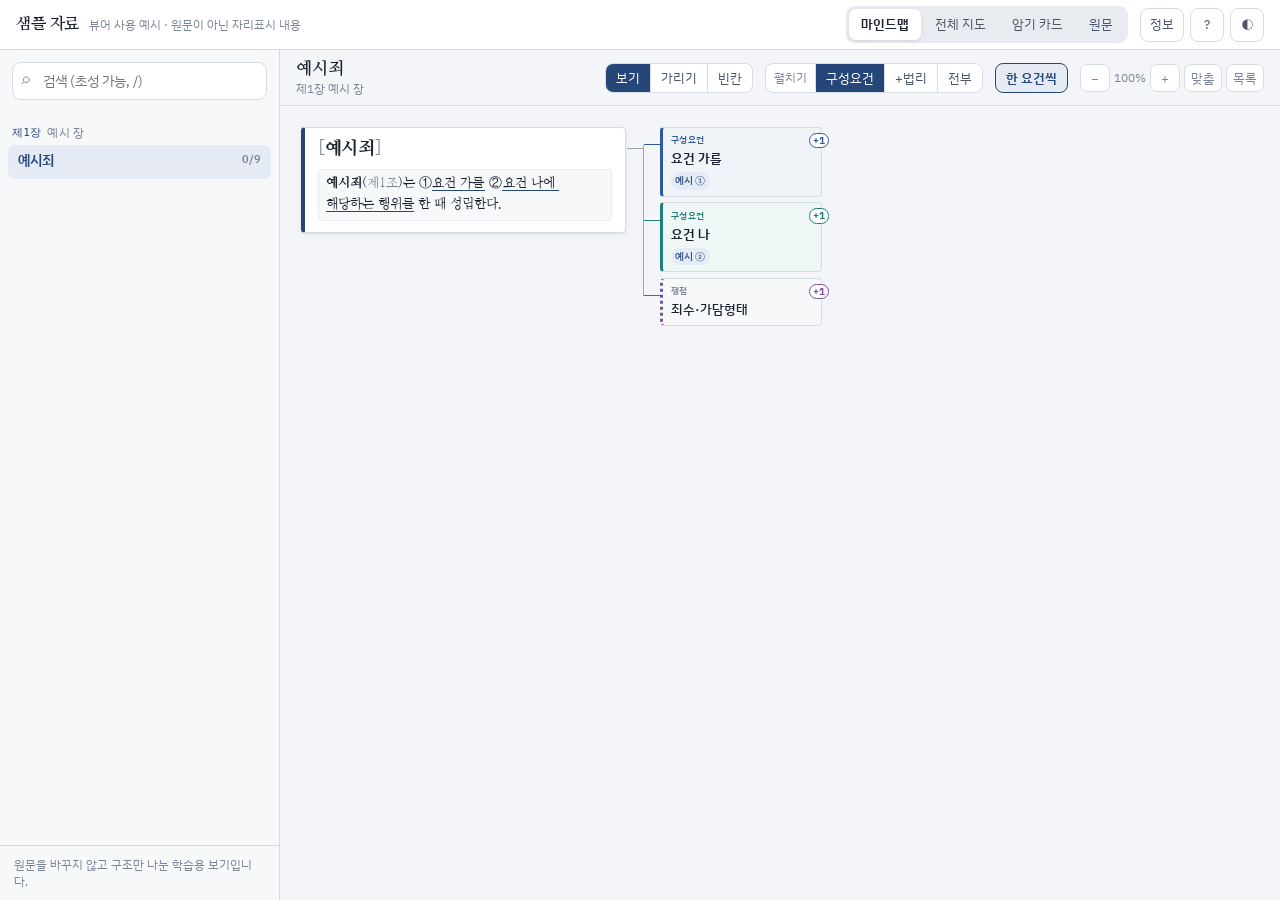
==== commit afd6ddf6: "Redesign mind map for readability; improve statute links and cards Map (per user feedback and UI rev" ====
--- a/demo.html
+++ b/demo.html
@@ -8,17 +8,19 @@
 <link rel="preconnect" href="https://fonts.gstatic.com" crossorigin>
 <link rel="stylesheet" href="https://fonts.googleapis.com/css2?family=IBM+Plex+Sans+KR:wght@400;500;600;700&family=Nanum+Myeongjo:wght@700;800&display=swap">
 <style>
-/* Layout: 법전식 색인(장·죄)이 왼쪽, 오른쪽은 학습 캔버스. 카드는 법전 쪽지처럼 얇은 종이,
-   구성요건 가지마다 잉크 색이 다르고, 가리기는 암기용 빨간 셀로판지처럼 덮는다. */
+/* Layout: 법전식 색인(장·죄)이 왼쪽, 오른쪽은 학습 캔버스.
+   마인드맵은 단계별로 폭이 고정된 열(조문 → 구성요건 → 법리 → 세부 → 판례)로 정렬하고,
+   가는 직각 연결선으로 잇는다. 구성요건 가지마다 잉크 색이 다르고, 가리기는 빨간 셀로판지처럼 덮는다. */
 :root {
-  --paper: #f4f6f9;
+  --paper: #f3f5f8;
   --sheet: #ffffff;
-  --sheet-2: #f8f9fb;
+  --sheet-2: #f7f8fa;
   --ink: #1b2330;
   --ink-2: #4b5667;
   --ink-3: #7b8597;
-  --rule: #d9dfe7;
-  --rule-2: #e9edf2;
+  --rule: #d6dce4;
+  --rule-2: #e8ecf1;
+  --wire: #9aa5b5;
   --accent: #26467a;
   --accent-soft: #e5ebf5;
   --pen-blue: #1f49c7;
@@ -31,24 +33,32 @@
   --x: #bf3a30;
   --x-soft: #f9e2df;
   --cello: #d9534f;
-  --cello-text: #fff;
+  --cello-text: #ffffff;
   --blank: #2f7d5b;
-  --focus: #f0a400;
-  --b1: #2d5a9e; --b2: #1f7f7a; --b3: #7b4fa0; --b4: #a8701d;
-  --b5: #3f7f3a; --b6: #ad4a3c; --b7: #4a6b8c; --b8: #82763a;
+  --focus: #e09600;
+  --b1: #2d5a9e; --b2: #1f7f7a; --b3: #7b4fa0; --b4: #a0661a;
+  --b5: #3f7f3a; --b6: #ad4a3c; --b7: #4a6b8c; --b8: #7c7036;
   --shadow: 0 1px 2px rgba(27, 35, 48, .06), 0 2px 8px rgba(27, 35, 48, .05);
   --f-display: "Nanum Myeongjo", "AppleMyungjo", "Batang", "Noto Serif KR", serif;
   --f-body: "IBM Plex Sans KR", "Apple SD Gothic Neo", "Malgun Gothic", "Noto Sans KR", system-ui, sans-serif;
   --f-mono: ui-monospace, "SF Mono", Menlo, Consolas, monospace;
-  --side-w: 300px;
-  --top-h: 52px;
+  --side-w: 280px;
+  --top-h: 50px;
+  /* 마인드맵 열 폭 (마인드맵 글자 크기 기준 em) */
+  --w-root: 25em;
+  --w-head: 12.5em;
+  --w-2: 31em;
+  --w-3: 29em;
+  --w-4: 27em;
+  --w-5: 26em;
+  --gap: 2.6em;
 }
 @media (prefers-color-scheme: dark) {
   :root:not([data-theme="light"]) {
-    --paper: #12161c; --sheet: #1a2029; --sheet-2: #161b23; --ink: #e3e8ef; --ink-2: #b2bccb; --ink-3: #8691a3;
-    --rule: #2c3542; --rule-2: #242c37; --accent: #8fb0e8; --accent-soft: #223149;
+    --paper: #12161c; --sheet: #1a2029; --sheet-2: #161b23; --ink: #e3e8ef; --ink-2: #b2bccb; --ink-3: #8a95a7;
+    --rule: #2e3745; --rule-2: #242c37; --wire: #5b6779; --accent: #8fb0e8; --accent-soft: #223149;
     --pen-blue: #8aa9ff; --pen-red: #f08b80; --pen-gray: #a3acb9; --shade: #2a313b; --mark: #6b5a17;
-    --o: #4fd1a1; --o-soft: #173a2f; --x: #ff8a7a; --x-soft: #42211d; --cello: #b8433d; --cello-text: #fff; --blank: #57c08f;
+    --o: #4fd1a1; --o-soft: #173a2f; --x: #ff8a7a; --x-soft: #42211d; --cello: #b8433d; --cello-text: #ffffff; --blank: #57c08f;
     --focus: #ffc23d;
     --b1: #7ea6ec; --b2: #5cc6bd; --b3: #b893de; --b4: #e0aa55; --b5: #82c27a; --b6: #ee8b7a; --b7: #8eb0d2; --b8: #c9bb72;
     --shadow: 0 1px 2px rgba(0, 0, 0, .35), 0 2px 10px rgba(0, 0, 0, .25);
@@ -56,10 +66,10 @@
   }
 }
 :root[data-theme="dark"] {
-  --paper: #12161c; --sheet: #1a2029; --sheet-2: #161b23; --ink: #e3e8ef; --ink-2: #b2bccb; --ink-3: #8691a3;
-  --rule: #2c3542; --rule-2: #242c37; --accent: #8fb0e8; --accent-soft: #223149;
+  --paper: #12161c; --sheet: #1a2029; --sheet-2: #161b23; --ink: #e3e8ef; --ink-2: #b2bccb; --ink-3: #8a95a7;
+  --rule: #2e3745; --rule-2: #242c37; --wire: #5b6779; --accent: #8fb0e8; --accent-soft: #223149;
   --pen-blue: #8aa9ff; --pen-red: #f08b80; --pen-gray: #a3acb9; --shade: #2a313b; --mark: #6b5a17;
-  --o: #4fd1a1; --o-soft: #173a2f; --x: #ff8a7a; --x-soft: #42211d; --cello: #b8433d; --cello-text: #fff; --blank: #57c08f;
+  --o: #4fd1a1; --o-soft: #173a2f; --x: #ff8a7a; --x-soft: #42211d; --cello: #b8433d; --cello-text: #ffffff; --blank: #57c08f;
   --focus: #ffc23d;
   --b1: #7ea6ec; --b2: #5cc6bd; --b3: #b893de; --b4: #e0aa55; --b5: #82c27a; --b6: #ee8b7a; --b7: #8eb0d2; --b8: #c9bb72;
   --shadow: 0 1px 2px rgba(0, 0, 0, .35), 0 2px 10px rgba(0, 0, 0, .25);
@@ -70,7 +80,7 @@
 html, body { height: 100%; }
 body {
   margin: 0; background: var(--paper); color: var(--ink);
-  font: 15px/1.6 var(--f-body); -webkit-font-smoothing: antialiased;
+  font: 14px/1.6 var(--f-body); -webkit-font-smoothing: antialiased;
   overflow: hidden;
 }
 button, input, select { font: inherit; color: inherit; }
@@ -86,12 +96,12 @@
   background: var(--sheet); border-bottom: 1px solid var(--rule); min-width: 0;
 }
 .brand { display: flex; align-items: baseline; gap: 10px; min-width: 0; flex: 0 1 auto; }
-.brand h1 { margin: 0; font: 700 17px/1.2 var(--f-display); letter-spacing: -.01em; white-space: nowrap; }
+.brand h1 { margin: 0; font: 700 16px/1.2 var(--f-display); letter-spacing: -.01em; white-space: nowrap; }
 .brand .sub { color: var(--ink-3); font-size: 12px; white-space: nowrap; overflow: hidden; text-overflow: ellipsis; }
-.menu-btn { display: none; border: 1px solid var(--rule); background: var(--sheet); border-radius: 8px; width: 36px; height: 34px; }
+.menu-btn { display: none; border: 1px solid var(--rule); background: var(--sheet); border-radius: 8px; width: 38px; height: 36px; }
 .views { display: flex; gap: 2px; background: var(--rule-2); border-radius: 9px; padding: 3px; margin-left: auto; }
-.views button, .modes button {
-  border: 0; background: transparent; padding: 5px 12px; border-radius: 7px; font-size: 13.5px; color: var(--ink-2); white-space: nowrap;
+.views button {
+  border: 0; background: transparent; padding: 5px 12px; border-radius: 7px; font-size: 13px; color: var(--ink-2); white-space: nowrap;
 }
 .views button[aria-pressed="true"] { background: var(--sheet); color: var(--ink); box-shadow: var(--shadow); font-weight: 600; }
 .top-tools { display: flex; gap: 6px; }
@@ -101,26 +111,26 @@
 .side { background: var(--sheet-2); border-right: 1px solid var(--rule); display: flex; flex-direction: column; min-height: 0; }
 .search { padding: 12px 12px 8px; position: relative; }
 .search input {
-  width: 100%; border: 1px solid var(--rule); background: var(--sheet); border-radius: 9px; padding: 8px 12px 8px 32px; font-size: 14px;
+  width: 100%; border: 1px solid var(--rule); background: var(--sheet); border-radius: 9px; padding: 7px 12px 7px 30px; font-size: 13.5px;
 }
-.search::before { content: "⌕"; position: absolute; left: 24px; top: 17px; color: var(--ink-3); font-size: 16px; }
+.search::before { content: "⌕"; position: absolute; left: 22px; top: 16px; color: var(--ink-3); font-size: 15px; }
 .toc { overflow: auto; padding: 4px 8px 16px; flex: 1; min-height: 0; }
-.toc .chap { margin: 12px 4px 4px; font-size: 12px; color: var(--ink-3); letter-spacing: .02em; display: flex; gap: 6px; }
+.toc .chap { margin: 12px 4px 3px; font-size: 11.5px; color: var(--ink-3); letter-spacing: .02em; display: flex; gap: 6px; }
 .toc .chap .no { font-family: var(--f-mono); font-size: 11px; color: var(--accent); }
 .toc .chap.del { text-decoration: line-through; opacity: .6; }
 .toc .part { margin: 16px 6px 2px; font: 700 13px var(--f-display); color: var(--ink-2); }
 .toc button.crime {
   display: grid; grid-template-columns: 1fr auto; align-items: center; gap: 2px 8px; width: 100%; text-align: left;
-  border: 0; background: transparent; border-radius: 8px; padding: 6px 10px; font-size: 14px; color: var(--ink);
+  border: 0; background: transparent; border-radius: 7px; padding: 5px 10px; font-size: 13.5px; color: var(--ink); line-height: 1.45;
 }
 .toc button.crime:hover { background: var(--rule-2); }
 .toc button.crime[aria-current="true"] { background: var(--accent-soft); color: var(--accent); font-weight: 600; }
 .toc .crime .meta { font-size: 11px; color: var(--ink-3); font-variant-numeric: tabular-nums; }
-.toc .crime .bar { grid-column: 1 / -1; height: 3px; border-radius: 2px; background: var(--rule-2); overflow: hidden; }
+.toc .crime .bar { grid-column: 1 / -1; height: 2px; border-radius: 2px; background: var(--rule-2); overflow: hidden; }
 .toc .crime .bar i { display: block; height: 100%; background: var(--o); width: 0; }
 .side-foot { border-top: 1px solid var(--rule); padding: 10px 14px calc(10px + env(safe-area-inset-bottom, 0px)); font-size: 11.5px; color: var(--ink-3); line-height: 1.5; }
 .side-foot b { color: var(--pen-red); font-weight: 600; }
-.results { position: absolute; left: 12px; right: 12px; top: 52px; z-index: 30; background: var(--sheet); border: 1px solid var(--rule); border-radius: 10px; box-shadow: var(--shadow); max-height: 60vh; overflow: auto; }
+.results { position: absolute; left: 12px; right: 12px; top: 50px; z-index: 30; background: var(--sheet); border: 1px solid var(--rule); border-radius: 10px; box-shadow: var(--shadow); max-height: 60vh; overflow: auto; }
 .results .r { display: block; width: 100%; text-align: left; border: 0; border-bottom: 1px solid var(--rule-2); background: transparent; padding: 8px 12px; font-size: 13px; }
 .results .r:hover, .results .r.sel { background: var(--accent-soft); }
 .results .r small { display: block; color: var(--ink-3); font-size: 11.5px; }
@@ -129,83 +139,109 @@
 
 .main { position: relative; min-width: 0; min-height: 0; display: flex; flex-direction: column; }
 .toolbar {
-  display: flex; flex-wrap: wrap; align-items: center; gap: 8px 14px; padding: 8px 16px; border-bottom: 1px solid var(--rule); background: var(--paper);
+  display: flex; flex-wrap: wrap; align-items: center; gap: 8px 12px; padding: 8px 16px; border-bottom: 1px solid var(--rule); background: var(--paper);
 }
-.toolbar .crumb { font: 700 18px/1.3 var(--f-display); min-width: 0; margin-right: auto; }
+.toolbar .crumb { font: 700 17px/1.3 var(--f-display); min-width: 0; margin-right: auto; }
 .toolbar .crumb small { display: block; font: 400 12px var(--f-body); color: var(--ink-3); }
 .seg { display: inline-flex; border: 1px solid var(--rule); border-radius: 8px; overflow: hidden; background: var(--sheet); }
-.seg button { border: 0; background: transparent; padding: 4px 10px; font-size: 13px; color: var(--ink-2); border-right: 1px solid var(--rule); }
+.seg button { border: 0; background: transparent; padding: 4px 10px; font-size: 12.5px; color: var(--ink-2); border-right: 1px solid var(--rule); white-space: nowrap; }
 .seg button:last-child { border-right: 0; }
 .seg button[aria-pressed="true"] { background: var(--accent); color: var(--sheet); }
 .seg .lab { padding: 4px 8px; font-size: 12px; color: var(--ink-3); border-right: 1px solid var(--rule); align-self: center; }
+.tool-btn { border: 1px solid var(--rule); background: var(--sheet); border-radius: 8px; padding: 4px 10px; font-size: 12.5px; color: var(--ink-2); white-space: nowrap; }
+.tool-btn[aria-pressed="true"] { border-color: var(--accent); color: var(--accent); font-weight: 600; background: var(--accent-soft); }
 .zoom { display: inline-flex; gap: 4px; align-items: center; font-size: 12px; color: var(--ink-3); font-variant-numeric: tabular-nums; }
-.zoom button { border: 1px solid var(--rule); background: var(--sheet); border-radius: 7px; min-width: 30px; height: 28px; }
+.zoom button { border: 1px solid var(--rule); background: var(--sheet); border-radius: 7px; min-width: 30px; height: 28px; font-size: 12.5px; }
 
 /* ─── 마인드맵 ─── */
 .mm-viewport { flex: 1; overflow: auto; position: relative; cursor: grab; overscroll-behavior: contain; }
 .mm-viewport.dragging { cursor: grabbing; user-select: none; }
-.mm-canvas { position: relative; display: inline-block; padding: 2.4em 4em 6em 2em; font-size: calc(15px * var(--z, 1)); min-width: 100%; }
+.mm-canvas {
+  position: relative; display: inline-block; width: max-content; min-width: 100%;
+  padding: 1.6em 5em 8em 1.6em; font-size: calc(13px * var(--z, 1)); line-height: 1.55;
+}
 .mm-wires { position: absolute; left: 0; top: 0; pointer-events: none; overflow: visible; }
-.mm-wires path { fill: none; stroke-width: 1.6; opacity: .75; }
-.mm-node { display: flex; align-items: flex-start; gap: 3.2em; }
-.mm-kids { display: flex; flex-direction: column; align-items: flex-start; gap: .55em; }
+.mm-wires path { fill: none; stroke-width: 1; shape-rendering: crispEdges; }
+.mm-wires .w-root { stroke: var(--wire); }
+.mm-node { display: flex; align-items: flex-start; gap: var(--gap); }
+.mm-node > .card, .mm-node > .mm-kids { flex-shrink: 0; }
+.mm-kids { display: flex; flex-direction: column; align-items: flex-start; gap: .45em; }
+.mm-root > .mm-kids { gap: 1.1em; }
 .mm-node.closed > .mm-kids { display: none; }
+.br-1 { --br: var(--b1); } .br-2 { --br: var(--b2); } .br-3 { --br: var(--b3); } .br-4 { --br: var(--b4); }
+.br-5 { --br: var(--b5); } .br-6 { --br: var(--b6); } .br-7 { --br: var(--b7); } .br-8 { --br: var(--b8); }
+.mm-wires .w1 { stroke: var(--b1); } .mm-wires .w2 { stroke: var(--b2); } .mm-wires .w3 { stroke: var(--b3); } .mm-wires .w4 { stroke: var(--b4); }
+.mm-wires .w5 { stroke: var(--b5); } .mm-wires .w6 { stroke: var(--b6); } .mm-wires .w7 { stroke: var(--b7); } .mm-wires .w8 { stroke: var(--b8); }
 
 .card {
-  position: relative; background: var(--sheet); border: 1px solid var(--rule); border-left: 3px solid var(--br, var(--accent));
-  border-radius: 6px; padding: .5em .75em .55em .7em; box-shadow: var(--shadow); max-width: 24em; min-width: 6em;
-  font-size: 1em; line-height: 1.55; cursor: pointer; overflow-wrap: anywhere; word-break: keep-all;
+  position: relative; background: var(--sheet); border: 1px solid var(--rule); border-left: 2px solid var(--br, var(--accent));
+  border-radius: 4px; padding: .42em .7em .46em .65em; font-size: 1em; line-height: 1.55; cursor: pointer;
+  overflow-wrap: break-word; word-break: keep-all;
 }
 .card:hover { border-color: var(--ink-3); border-left-color: var(--br, var(--accent)); }
-.card.sel { outline: 2px solid var(--focus); outline-offset: 2px; }
+.card.sel { outline: 2px solid var(--focus); outline-offset: 1px; }
 .card.flash { animation: flash 1.4s ease-out 1; }
-@keyframes flash { 0%, 30% { box-shadow: 0 0 0 6px var(--mark); } 100% { box-shadow: var(--shadow); } }
+@keyframes flash { 0%, 30% { box-shadow: 0 0 0 5px var(--mark); } 100% { box-shadow: none; } }
 .card .tx { white-space: pre-wrap; }
-.card.clamp .tx { display: -webkit-box; -webkit-line-clamp: 4; -webkit-box-orient: vertical; overflow: hidden; }
-.card .more { border: 0; background: none; color: var(--accent); font-size: .8em; padding: 0; margin-top: .1em; display: block; }
-.card .bul { color: var(--br, var(--accent)); margin-right: .35em; font-size: .85em; }
+.card .bul { color: var(--br, var(--accent)); margin-right: .35em; font-size: .8em; }
 .card .num { font-family: var(--f-mono); color: var(--ink-3); margin-right: .35em; font-size: .85em; }
-.k-el { font-weight: 600; max-width: 13em; background: var(--sheet); border-left-width: 4px; font-size: 1.02em; }
-.k-el.box { border-style: dashed; border-left-style: solid; background: var(--sheet-2); }
-.k-el .kind { display: block; font-size: .68em; letter-spacing: .06em; color: var(--br, var(--accent)); font-weight: 600; text-transform: uppercase; }
-.lv-g { max-width: 25em; }
-.lv-m { max-width: 24em; background: var(--sheet-2); }
-.lv-d, .lv-n, .lv-x { max-width: 22em; font-size: .94em; }
-.lv-n, .lv-x { border-left-width: 2px; }
-.k-tbl, .k-case { max-width: 46em; cursor: default; overflow-x: auto; }
+
+/* 열 폭: 깊이마다 고정해서 같은 단계 카드가 한 줄로 정렬되게 한다 */
+.d1 > .card { width: var(--w-2); }
+.d1 > .card.k-el { width: var(--w-head); }
+.d2 > .card { width: var(--w-2); }
+.d3 > .card { width: var(--w-3); }
+.d4 > .card { width: var(--w-4); }
+.d5 > .card, .d6 > .card, .d7 > .card { width: var(--w-5); }
+.mm-node > .card.k-tbl, .mm-node > .card.k-case { width: auto; min-width: var(--w-3); max-width: 52em; }
+
+.k-el { font-weight: 600; background: color-mix(in srgb, var(--br, var(--accent)) 7%, var(--sheet)); border-left-width: 3px; }
+.k-el.box { border-style: dashed; border-left-style: solid; }
+.k-el.issue { font-weight: 500; background: var(--sheet-2); border-left-style: dotted; }
+.k-el .kind { display: block; font-size: .72em; letter-spacing: .04em; color: var(--br, var(--accent)); font-weight: 600; margin-bottom: .05em; }
+.k-el.issue .kind { color: var(--ink-3); }
+.d0 > .k-root, .d1 > .k-el { position: sticky; top: .5em; z-index: 3; }
+.mm-root.cols > .mm-heads { position: sticky; top: .5em; gap: .45em; }
+.mm-root.cols > .mm-heads .k-el { position: relative; top: auto; }
+.mm-heads > .active > .k-el { background: color-mix(in srgb, var(--br, var(--accent)) 16%, var(--sheet)); border-color: var(--br, var(--accent)); }
+.mm-act { gap: .45em; }
+.card:has(> .kid-toggle) { padding-right: 1.25em; }
+.lv-n, .lv-x { font-size: .96em; color: var(--ink); }
+.k-tbl, .k-case { cursor: default; overflow-x: auto; }
 .k-case { background: var(--sheet-2); }
-.k-root { max-width: 30em; border-left-width: 5px; padding: .9em 1.1em 1em; cursor: default; }
-.k-root .crime-name { font: 800 1.45em/1.25 var(--f-display); letter-spacing: -.01em; margin-bottom: .45em; }
-.k-root .crime-sub { color: var(--ink-3); font-size: .8em; margin: -.3em 0 .5em; }
-.k-root .arts { display: flex; flex-direction: column; gap: .45em; }
-.art { margin: 0; font-family: var(--f-display); font-size: .98em; line-height: 1.6; padding: .4em .55em; background: var(--sheet-2); border: 1px solid var(--rule-2); border-radius: 4px; white-space: pre-wrap; }
+.k-root { width: var(--w-root); border-left-width: 4px; padding: .8em 1em .9em; cursor: default; box-shadow: var(--shadow); }
+.k-root .crime-name { font: 800 1.35em/1.3 var(--f-display); letter-spacing: -.01em; margin-bottom: .45em; }
+.k-root .crime-sub { color: var(--ink-3); font-size: .82em; margin: -.3em 0 .5em; }
+.k-root .arts { display: flex; flex-direction: column; gap: .4em; }
+.art { margin: 0; font-family: var(--f-display); font-size: .98em; line-height: 1.6; padding: .35em .55em; background: var(--sheet-2); border: 1px solid var(--rule-2); border-radius: 3px; white-space: pre-wrap; }
 .art .art-name { font-weight: 800; }
 .art .art-ref { color: var(--ink-3); }
-.art-el { border-bottom: 2px solid var(--accent); padding: 0 .05em; transition: background .15s; }
+.art-el { border-bottom: 1.5px solid var(--accent); padding: 0 .05em; transition: background .15s; }
 .art-el.hl, .card.hl { background: var(--mark); }
-.stat-notes { margin: .55em 0 0; padding: 0; list-style: none; font-size: .88em; color: var(--ink-2); display: flex; flex-direction: column; gap: .2em; }
+.stat-notes { margin: .55em 0 0; padding: 0; list-style: none; font-size: .9em; color: var(--ink-2); display: flex; flex-direction: column; gap: .2em; }
 .stat-notes li { padding-left: 1em; position: relative; white-space: pre-wrap; }
 .stat-notes li::before { content: "–"; position: absolute; left: 0; color: var(--ink-3); }
 .stat-notes ul { list-style: none; padding-left: 1em; margin: .15em 0; }
+.brk { color: var(--ink-3); font-weight: 400; }
 
 .kid-toggle {
-  position: absolute; right: -1.05em; top: 50%; transform: translateY(-50%); width: 1.9em; height: 1.9em; border-radius: 50%;
-  border: 1.5px solid var(--br, var(--accent)); background: var(--sheet); color: var(--br, var(--accent)); font-size: .72em; font-weight: 700;
-  display: grid; place-items: center; padding: 0; font-variant-numeric: tabular-nums; z-index: 2;
+  position: absolute; right: -.8em; top: .52em; min-width: 1.55em; height: 1.55em; border-radius: .78em; padding: 0 .3em;
+  border: 1px solid var(--br, var(--accent)); background: var(--sheet); color: var(--br, var(--accent)); font-size: .75em; font-weight: 700; line-height: 1;
+  display: grid; place-items: center; font-variant-numeric: tabular-nums; z-index: 2;
 }
+.kid-toggle:hover { background: var(--br, var(--accent)); color: var(--sheet); }
 .mm-node:not(.closed) > .card > .kid-toggle { background: var(--br, var(--accent)); color: var(--sheet); }
+.k-root > .kid-toggle { display: none; }
 .badges { display: inline-flex; flex-wrap: wrap; gap: .25em; margin-left: .35em; vertical-align: .08em; }
-.badge { font-size: .66em; line-height: 1; padding: .3em .45em; border-radius: 3px; border: 1px solid currentColor; font-weight: 600; letter-spacing: .02em; white-space: nowrap; }
+.badge { font-size: .68em; line-height: 1; padding: .28em .42em; border-radius: 3px; border: 1px solid currentColor; font-weight: 600; letter-spacing: .02em; white-space: nowrap; }
 .badge.hong { color: var(--pen-blue); }
 .badge.yak { color: var(--b3); }
 .badge.def { color: var(--b2); }
 .badge.star { color: var(--b4); }
 .badge.new { color: var(--b6); }
-.badge.pan { color: var(--ink-3); }
-.badge.hak { color: var(--ink-3); }
 .badge.mn { color: var(--ink-2); font-family: var(--f-display); letter-spacing: .12em; }
 .chips { display: flex; flex-wrap: wrap; gap: .25em; margin-top: .3em; font-weight: 500; }
-.chip { font-size: .7em; padding: .15em .45em; border-radius: 999px; background: var(--accent-soft); color: var(--accent); white-space: nowrap; }
+.chip { font-size: .76em; padding: .1em .45em; border-radius: 999px; background: var(--accent-soft); color: var(--accent); white-space: nowrap; }
 
 /* 원문 서식 */
 .fu { text-decoration: underline; text-decoration-thickness: 1px; text-underline-offset: .18em; }
@@ -220,13 +256,11 @@
 .fbg { background: var(--mark); }
 .fx { box-shadow: inset 0 0 0 1px currentColor; border-radius: 2px; padding: 0 .06em; }
 /* 대표법리 제목의 글자 테두리는 원문에서도 장식이므로 제목에서는 그리지 않는다 */
-.k-el .fx, .reader h3 .fx, .ov-crime .fx, .qlist .fx { box-shadow: none; padding: 0; }
+.k-el .fx, .reader h3 .fx, .ov-crime .fx, .qlist .fx, .qcard .display .fx { box-shadow: none; padding: 0; }
 .fmark { background: var(--mark); }
 .v-O, .v-X { font-weight: 800; border-radius: 3px; padding: 0 .12em; }
 .v-O { color: var(--o); background: var(--o-soft); }
 .v-X { color: var(--x); background: var(--x-soft); }
-.deadref { opacity: .55; }
-.brk { color: var(--ink-3); font-weight: 400; }
 sup.fn { font-size: .68em; color: var(--accent); cursor: pointer; padding: 0 .1em; font-weight: 700; }
 sup.fn:hover { text-decoration: underline; }
 
@@ -234,50 +268,58 @@
 .concealed > .tx, .concealed > .tx * { color: transparent !important; text-decoration-color: transparent !important; box-shadow: none !important; }
 .concealed > .tx { background: repeating-linear-gradient(transparent 0 .25em, var(--cello) .25em 1.3em, transparent 1.3em 1.55em); border-radius: 2px; user-select: none; }
 .concealed > .tx .v-O, .concealed > .tx .v-X, .concealed > .tx .fshade, .concealed > .tx .fmark, .concealed > .tx .fbg { background: transparent; }
-.concealed > .badges, .concealed > .chips { visibility: hidden; }
-.card.concealed::after { content: attr(data-hint); display: block; text-align: right; margin-top: .25em; font-size: .66em; line-height: 1.2; color: var(--ink-3); }
+.concealed > .badges, .concealed > .chips { display: none; }
+.card.concealed::after { content: attr(data-hint); display: block; text-align: right; margin-top: .25em; font-size: .7em; line-height: 1.2; color: var(--ink-3); font-weight: 400; }
 .mk.hide { color: transparent !important; background: var(--cello); border-radius: 3px; cursor: pointer; user-select: none; }
 .mk.hide * { color: transparent !important; background: transparent !important; box-shadow: none !important; text-decoration-color: transparent !important; }
 .mk.blank { color: transparent !important; background: color-mix(in srgb, var(--blank) 22%, transparent); border-bottom: 2px solid var(--blank); border-radius: 2px; cursor: pointer; user-select: none; }
 .mk.blank * { color: transparent !important; background: transparent !important; box-shadow: none !important; text-decoration-color: transparent !important; }
 .mk.shown { background: color-mix(in srgb, var(--blank) 14%, transparent); border-radius: 2px; }
+.mk.vd { display: inline-block; min-width: 2.6em; text-align: center; position: relative; }
+.mk.hide.vd::after, .mk.blank.vd::after { content: "O/X"; position: absolute; inset: 0; display: grid; place-items: center; font-size: .72em; font-weight: 700; }
+.mk.hide.vd::after { color: var(--cello-text); }
+.mk.blank.vd::after { color: var(--blank); }
 .grade { display: flex; gap: .3em; margin-top: .35em; }
-.grade button { font-size: .72em; border: 1px solid var(--rule); background: var(--sheet); border-radius: 5px; padding: .15em .55em; }
+.grade button { font-size: .75em; border: 1px solid var(--rule); background: var(--sheet); border-radius: 5px; padding: .15em .55em; }
 .grade button.ok { color: var(--o); border-color: var(--o); }
 .grade button.ng { color: var(--x); border-color: var(--x); }
 .card.g-ok { border-right: 3px solid var(--o); }
 .card.g-ng { border-right: 3px solid var(--x); }
 
 /* 아웃라인(좁은 화면) */
-.outline .mm-canvas { display: block; padding: 1em 1em 5em; min-width: 0; }
+.outline .mm-canvas { display: block; width: auto; padding: .8em .8em 5em; min-width: 0; font-size: calc(13.5px * var(--z, 1)); }
 .outline .mm-wires { display: none; }
-.outline .mm-node { flex-direction: column; align-items: stretch; gap: .45em; }
-.outline .mm-kids { align-items: stretch; padding-left: .9em; margin-left: .6em; border-left: 2px solid color-mix(in srgb, var(--br, var(--accent)) 45%, transparent); }
-.outline .mm-root > .mm-kids { border-left-color: var(--rule); }
-.outline .card { max-width: none; }
-.outline .kid-toggle { right: .4em; top: .55em; transform: none; }
+.outline .mm-node { flex-direction: column; align-items: stretch; gap: .4em; }
+.outline .mm-kids { align-items: stretch; padding-left: .8em; margin-left: .5em; border-left: 1px solid color-mix(in srgb, var(--br, var(--wire)) 55%, transparent); }
+.outline .mm-root > .mm-kids { border-left-color: var(--rule); gap: .7em; }
+.outline .mm-node > .card { width: auto; max-width: none; min-width: 0; }
+.outline .d0 > .k-root, .outline .d1 > .k-el { position: relative; top: auto; }
+.outline .kid-toggle { right: .45em; top: .5em; }
 .outline .card:has(> .kid-toggle) { padding-right: 2.6em; }
 
 /* ─── 읽기 ─── */
 .reader { flex: 1; overflow: auto; padding-block: 24px 80px; padding-inline: 16px; }
 .reader article { max-width: 46em; margin: 0 auto; }
-.reader h2 { font: 800 26px/1.3 var(--f-display); margin: 0 0 4px; text-wrap: balance; }
+.reader h2 { font: 800 24px/1.3 var(--f-display); margin: 0 0 4px; text-wrap: balance; }
 .reader .rsub { color: var(--ink-3); margin: 0 0 18px; font-size: 13px; }
 .reader .rstat { border: 1.5px solid var(--ink); border-radius: 4px; padding: 10px 14px; margin: 10px 0 14px; background: var(--sheet); }
 .reader .rstat p { margin: 4px 0; font-family: var(--f-display); white-space: pre-wrap; }
-.reader h3 { font: 700 17px/1.4 var(--f-body); margin: 22px 0 6px; padding: 6px 10px; background: var(--accent-soft); border-left: 4px solid var(--accent); border-radius: 0 4px 4px 0; }
+.reader .rstat .art-name { font-weight: 800; }
+.reader h3 { font: 700 15.5px/1.4 var(--f-body); margin: 22px 0 6px; padding: 6px 10px; background: var(--accent-soft); border-left: 4px solid var(--accent); border-radius: 0 4px 4px 0; }
 .reader .rbox { border: 1px dashed var(--ink-3); border-radius: 6px; padding: 4px 12px 10px; margin: 12px 0; background: var(--sheet-2); }
 .reader .rbox h3 { background: transparent; border-left: 0; padding: 4px 0; margin-top: 8px; }
 .reader .rp { margin: 3px 0; white-space: pre-wrap; display: flex; gap: .4em; }
 .reader .rp .bul { color: var(--accent); flex: 0 0 auto; }
 .reader .rp > span:last-child { flex: 1 1 auto; min-width: 0; }
-.reader .rstat .art-name { font-weight: 800; }
 .reader .rp.lv-g { margin-top: 8px; }
 .reader .rp.lv-m { padding-left: .6em; }
 .reader .rp.lv-d { padding-left: 1.6em; }
-.reader .rp.lv-n { padding-left: 2.8em; font-size: 14px; color: var(--ink-2); }
-.reader .rp.lv-x { padding-left: 3.8em; font-size: 14px; color: var(--ink-2); }
-.reader .rp.cont { padding-left: calc(var(--pl, 0em) + 1.2em); }
+.reader .rp.lv-n { padding-left: 2.8em; font-size: 13.5px; color: var(--ink-2); }
+.reader .rp.lv-x { padding-left: 3.8em; font-size: 13.5px; color: var(--ink-2); }
+.reader .rp.concealed { cursor: pointer; }
+.reader .rp.concealed > span:last-child > .tx { color: transparent; background: repeating-linear-gradient(transparent 0 .25em, var(--cello) .25em 1.3em, transparent 1.3em 1.6em); user-select: none; }
+.reader .rp.concealed > span:last-child > .tx * { color: transparent !important; background: transparent !important; box-shadow: none !important; text-decoration-color: transparent !important; }
+.reader .rp.concealed .badges { display: none; }
 .reader hr { border: 0; border-top: 1px dotted var(--rule); margin: 28px 0; }
 .reader .fnlist { margin-top: 32px; padding-top: 10px; border-top: 1px solid var(--rule); font-size: 13px; color: var(--ink-2); }
 .reader .fnlist p { margin: 4px 0; white-space: pre-wrap; }
@@ -286,28 +328,28 @@
 
 /* 표(비교표 · 사례 박스) */
 .htable-wrap { overflow-x: auto; max-width: 100%; }
-table.htable { border-collapse: collapse; font-size: .9em; margin: .2em 0; min-width: 18em; }
+table.htable { border-collapse: collapse; font-size: .92em; margin: .2em 0; min-width: 18em; }
 table.htable td { border: 1px solid var(--rule); padding: .3em .5em; vertical-align: top; white-space: pre-wrap; }
 table.htable tr:first-child td { background: var(--sheet-2); font-weight: 600; }
-.casebox { font-size: .9em; }
+.casebox { font-size: .95em; }
 .casebox p { margin: .1em 0; white-space: pre-wrap; }
 .casebox .cell + .cell { border-top: 1px dashed var(--rule); margin-top: .4em; padding-top: .4em; }
 .reader .casebox { border: 1px solid var(--rule); border-radius: 6px; padding: 8px 12px; margin: 10px 0; background: var(--sheet-2); }
 
 /* ─── 전체 지도 ─── */
 .overview { flex: 1; overflow: auto; padding-block: 20px 80px; padding-inline: 16px; }
-.ov-grid { columns: 19em; column-gap: 18px; max-width: 1400px; margin: 0 auto; }
-.ov-chap { break-inside: avoid; margin: 0 0 18px; background: var(--sheet); border: 1px solid var(--rule); border-radius: 8px; padding: 12px 14px; }
-.ov-chap h3 { margin: 0 0 6px; font: 700 14px var(--f-display); color: var(--ink-2); }
+.ov-grid { columns: 18em; column-gap: 16px; max-width: 1400px; margin: 0 auto; }
+.ov-chap { break-inside: avoid; margin: 0 0 16px; background: var(--sheet); border: 1px solid var(--rule); border-radius: 8px; padding: 12px 14px; }
+.ov-chap h3 { margin: 0 0 6px; font: 700 13px var(--f-display); color: var(--ink-2); }
 .ov-crime { margin: 8px 0 0; }
-.ov-crime > button { border: 0; background: none; padding: 0; font: 700 15px var(--f-display); color: var(--accent); text-align: left; }
-.ov-crime ol { margin: 4px 0 0; padding-left: 1.6em; font-size: 13.5px; }
+.ov-crime > button { border: 0; background: none; padding: 0; font: 700 14px var(--f-display); color: var(--accent); text-align: left; }
+.ov-crime ol { margin: 4px 0 0; padding-left: 1.6em; font-size: 13px; }
 .ov-crime li { margin: 2px 0; cursor: pointer; }
+.ov-crime li .tx { white-space: pre-wrap; }
 .ov-crime ul { margin: 2px 0 4px; padding-left: .3em; list-style: none; }
-.ov-crime li.box { color: var(--ink-2); font-size: 13px; }
+.ov-crime li.box { color: var(--ink-2); font-size: 12.5px; }
 .ov-crime li.box::before { content: "▫ "; color: var(--ink-3); }
-.ov-crime li.concealed > .tx { display: inline-block; min-width: 4em; }
-.ov-crime li .tx { white-space: pre-wrap; }
+.ov-crime li.concealed > .tx { display: inline; padding-right: 2em; -webkit-box-decoration-break: clone; box-decoration-break: clone; }
 
 /* ─── 퀴즈 ─── */
 .quiz { flex: 1; overflow: auto; padding-block: 20px 80px; padding-inline: 16px; }
@@ -317,11 +359,12 @@
 .quiz .qstat { font-size: 12.5px; color: var(--ink-3); font-variant-numeric: tabular-nums; }
 .qcard { background: var(--sheet); border: 1px solid var(--rule); border-radius: 10px; box-shadow: var(--shadow); padding: 18px 20px; display: flex; flex-direction: column; gap: 12px; }
 .qcard .ctx { font-size: 12px; color: var(--ink-3); }
-.qcard .prompt { font-size: 17px; line-height: 1.65; white-space: pre-wrap; }
-.qcard .prompt.display { font: 700 20px/1.5 var(--f-display); }
+.qcard .prompt { font-size: 16px; line-height: 1.65; white-space: pre-wrap; }
+.qcard .prompt.display { font: 700 19px/1.5 var(--f-display); }
 .qcard .answer { border-top: 1px dashed var(--rule); padding-top: 12px; font-size: 15px; white-space: pre-wrap; }
 .qcard .answer .ref { font-size: 13.5px; color: var(--ink-2); }
 .qcard .row { display: flex; flex-wrap: wrap; gap: 8px; }
+.qcard .mk.hide, .qcard li.concealed { cursor: pointer; }
 .qbtn { border: 1px solid var(--rule); background: var(--sheet); border-radius: 8px; padding: 8px 16px; font-size: 14px; }
 .qbtn.primary { background: var(--accent); border-color: var(--accent); color: var(--sheet); }
 .qbtn.o { color: var(--o); border-color: var(--o); font-weight: 800; min-width: 4.5em; }
@@ -330,10 +373,13 @@
 .qres { font-weight: 700; }
 .qres.ok { color: var(--o); }
 .qres.ng { color: var(--x); }
-.qlist { margin: 0; padding-left: 1.4em; }
-.qlist li { margin: 4px 0; }
+.qlist { margin: 0; padding-left: 1.6em; font-size: 15px; }
+.qlist li { margin: 5px 0; }
+.qlist li .tx { white-space: pre-wrap; }
 .qlist ul { list-style: none; padding-left: .2em; margin: 2px 0 6px; }
 .qlist ul li::before { content: "▫ "; color: var(--ink-3); }
+.qlist.laws { list-style: none; padding-left: 0; font-size: 14.5px; }
+.qlist.laws > li { padding: 6px 10px; border-left: 2px solid var(--accent); background: var(--sheet-2); border-radius: 0 4px 4px 0; }
 .qempty { color: var(--ink-3); padding: 30px 0; text-align: center; }
 
 /* ─── 팝오버 · 대화상자 ─── */
@@ -367,17 +413,20 @@
   .menu-btn { display: inline-grid; place-items: center; }
   .brand .sub { display: none; }
   .brand h1 { font-size: 15px; }
-  .views button { padding: 5px 8px; font-size: 13px; }
+  .views button { padding: 6px 8px; font-size: 13px; }
   .top-tools .wide { display: none; }
-  .toolbar { padding: 8px 12px; }
+  .toolbar { padding: 8px 12px; gap: 6px 8px; }
   .toolbar .crumb { font-size: 16px; flex-basis: 100%; }
+  .seg button, .tool-btn { padding: 6px 10px; font-size: 13px; }
+  .zoom button { min-width: 36px; height: 34px; }
 }
 @media (max-width: 520px) {
-  .topbar { gap: 8px; padding: 0 10px; }
-  .brand h1 { max-width: 7.5em; overflow: hidden; text-overflow: ellipsis; }
-  .views button { padding: 4px 7px; font-size: 12.5px; }
-  .seg button { padding: 4px 8px; }
+  .topbar { gap: 6px; padding: 0 8px; }
+  .brand { display: none; }
+  .views { margin-left: 0; flex: 1; justify-content: space-between; }
+  .views button { padding: 6px 6px; font-size: 12.5px; }
   .zoom .wide { display: none; }
+  .seg .lab { display: none; }
 }
 @media (prefers-reduced-motion: reduce) {
   * { animation: none !important; transition: none !important; }
@@ -418,12 +467,14 @@
         <button data-mode="hide" aria-pressed="false" title="셀로판지처럼 가리고 하나씩 떠올리기 (H)">가리기</button>
         <button data-mode="cloze" aria-pressed="false" title="밑줄·굵은 핵심어만 빈칸 (C)">빈칸</button>
       </div>
+      <button class="tool-btn" id="recover" title="공개한 것을 모두 다시 가리기 (U)" hidden>다시 가리기</button>
       <div class="seg" id="levelSeg" role="group" aria-label="펼치기 단계">
         <span class="lab">펼치기</span>
         <button data-level="1" aria-pressed="true" title="구성요건만 (1)">구성요건</button>
         <button data-level="2" aria-pressed="false" title="+ 법리 (2)">+법리</button>
         <button data-level="3" aria-pressed="false" title="판례까지 전부 (3)">전부</button>
       </div>
+      <button class="tool-btn" id="singleBtn" aria-pressed="true" title="한 번에 구성요건 하나만 펼치기 (G)">한 요건씩</button>
       <div class="zoom" id="zoomCtl">
         <button id="zoomOut" aria-label="축소">−</button>
         <span id="zoomVal">100%</span>
@@ -444,7 +495,8 @@
 <script>
 /* hyeong-viewer — 정리자료 트리(JSON)를 가로 마인드맵 · 암기 카드 · 원문 보기로 보여 준다.
    데이터는 <script id="tree-data" type="application/json">에 인라인되거나, 파일로 불러온다.
-   원문 텍스트는 바꾸지 않는다: 화면의 .tx[data-pid] 안에는 원문 글자만 들어가고, 장식은 .deco로 구분한다. */
+   원문 텍스트는 바꾸지 않는다: 화면의 .tx[data-pid] 안에는 원문 글자만 들어가고, 장식은 .deco로 구분한다.
+   예외는 하나: 변환기가 '양식상 들어간 줄바꿈'(sb)으로 표시한 Shift+Enter는 띄어쓰기로 보여 준다. */
 (() => {
   'use strict';
 
@@ -469,45 +521,44 @@
     set(k, v) { try { localStorage.setItem(k, JSON.stringify(v)); } catch (e) { /* 저장 불가 환경 */ } },
   };
   function toast(msg) {
+    $$('.toast').forEach(t => t.remove());
     const t = document.createElement('div'); t.className = 'toast'; t.textContent = msg; document.body.appendChild(t);
     setTimeout(() => t.remove(), 1800);
   }
+  const ISSUE_RE = /고의|죄수|가담|위법성|미수|친고|반의사|인과관계|예비|음모|처벌|기수|병과/;
 
   // ───────────── 상태 ─────────────
   let D = null, FM = [], FN = {};
   const IDX = { byId: new Map(), parent: new Map(), crimes: [], chaps: [], cardsById: new Map(), search: null };
   const S = {
-    view: 'map', mode: 'study', ci: 0, level: 1, z: 1, outline: false, sel: null,
-    open: new Set(), rev: new Set(), unclamp: new Set(),
+    view: 'map', mode: 'study', ci: 0, level: 1, z: 1, outline: false, single: true, sel: null, act: null,
+    open: new Set(), rev: new Set(),
   };
   let KEY = 'hv';
   let P = { v: 1, cards: {} };
 
   // ───────────── 시작 ─────────────
+  let SHELL = '';
   function boot() {
     const raw = $('#tree-data').textContent.trim();
     if (raw) { try { start(JSON.parse(raw)); return; } catch (e) { console.error(e); } }
     showLoader();
   }
-
   function showLoader() {
-    const app = $('#app');
-    app.innerHTML = `<div class="loader"><div class="drop" id="drop">
+    $('#app').innerHTML = `<div class="loader"><div class="drop" id="drop">
       <h1>정리자료 마인드맵</h1>
       <p>변환한 <code>tree.json</code> 파일을 여기에 끌어다 놓거나 아래에서 고르세요.</p>
       <p><input type="file" id="fileIn" accept=".json,application/json"></p>
       <p style="font-size:13px">파일은 이 브라우저 안에서만 열리고 어디에도 올라가지 않습니다.<br>
       변환: <code>python3 -I convert/hwpx2tree.py 자료.hwpx -o tree.json</code></p></div></div>`;
     const drop = $('#drop');
-    const read = f => f.text().then(t => { location.hash = ''; document.body.innerHTML = ''; rebuildShell(); start(JSON.parse(t)); })
+    const read = f => f.text().then(t => { const data = JSON.parse(t); document.body.innerHTML = SHELL; start(data); })
       .catch(err => { drop.querySelector('p').textContent = 'JSON을 읽지 못했습니다: ' + err.message; });
     $('#fileIn').addEventListener('change', e => e.target.files[0] && read(e.target.files[0]));
     drop.addEventListener('dragover', e => { e.preventDefault(); drop.classList.add('over'); });
     drop.addEventListener('dragleave', () => drop.classList.remove('over'));
     drop.addEventListener('drop', e => { e.preventDefault(); drop.classList.remove('over'); e.dataTransfer.files[0] && read(e.dataTransfer.files[0]); });
   }
-  let SHELL = '';
-  function rebuildShell() { document.body.innerHTML = SHELL; }
 
   function start(data) {
     D = data; FM = D.fmts; FN = D.fns || {};
@@ -516,7 +567,10 @@
     KEY = 'hv:' + hash(name + '|' + IDX.crimes.length);
     P = store.get(KEY + ':progress', { v: 1, cards: {} });
     const ui = store.get(KEY + ':ui', {});
-    Object.assign(S, { ci: clamp(ui.ci | 0, 0, IDX.crimes.length - 1), level: ui.level || 1, z: ui.z || 1, mode: ui.mode || 'study', view: ui.view || 'map' });
+    Object.assign(S, {
+      ci: clamp(ui.ci | 0, 0, IDX.crimes.length - 1), level: ui.level || 1, z: ui.z || 1, mode: ui.mode || 'study',
+      view: ui.view || 'map', single: ui.single != null ? ui.single : true,
+    });
     S.outline = ui.outline != null ? ui.outline : matchMedia('(max-width: 860px)').matches;
     const theme = store.get('hv:theme', null);
     if (theme) document.documentElement.dataset.theme = theme;
@@ -529,7 +583,7 @@
     bindUI();
     const hm = /^#c-(\d+)$/.exec(location.hash);
     if (hm) S.ci = clamp(+hm[1], 0, IDX.crimes.length - 1);
-    setView(S.view, true);
+    setView(S.view);
   }
 
   // ───────────── 색인 ─────────────
@@ -551,6 +605,12 @@
   function ancestors(n) { const out = []; for (let x = parentOf(n); x; x = parentOf(x)) out.push(x); return out; }
   const kidsOf = n => (n.c || []).filter(x => x.k !== 'sp' && x.k !== 'sep');
   const crimeName = n => n.name || T(n).replace(/^\s*\[|\]\s*$/g, '');
+  const isIssue = n => n.k === 'el' && !n.ln && ISSUE_RE.test(T(n));
+  function topBranchOf(n) { // 죄 바로 아래 가지
+    let x = n;
+    for (let p = parentOf(x); p; x = p, p = parentOf(p)) if (p.k === 'crime') return x;
+    return null;
+  }
 
   // ───────────── 원문 글자 렌더링 ─────────────
   const FCLS = [];
@@ -564,7 +624,31 @@
   }
   const isBlue = i => { const f = FM[i] || {}; return f.c === '#0000FF' || f.c === '#0432FF'; };
 
-  /* segs → HTML. marks: [{s,e,cls,key}] (겹치지 않게 정리됨). 각주 앵커는 .deco sup */
+  /* 표시용 글자 조각: 양식 줄바꿈(sb)만 띄어쓰기로 바꾼다. 길이는 그대로라 모든 오프셋이 유지된다. */
+  function dispSegs(p) {
+    if (!p.sb || !p.sb.length) return p.s || [];
+    if (p._ds) return p._ds;
+    const set = new Set(p.sb), full = T(p), out = [];
+    let off = 0;
+    for (const sg of p.s) {
+      if (sg.length === 3) { out.push(sg); continue; }
+      let t = sg[0];
+      if (t.includes('\n')) {
+        t = Array.from(t, (ch, i) => {
+          if (ch !== '\n' || !set.has(off + i)) return ch;
+          const prev = full[off + i - 1] || ' ';
+          return /\s/.test(prev) ? '​' : ' ';
+        }).join('');
+      }
+      out.push([t, sg[1]]);
+      off += sg[0].length;
+    }
+    return (p._ds = out);
+  }
+  /** 화면에 보이는 글자열(테스트에서도 같은 규칙을 쓴다) */
+  const displayText = p => dispSegs(p).map(s => s[0]).join('');
+
+  /* segs → HTML. marks: [{s,e,cls,key}] (겹치면 앞의 것이 이긴다). 각주 앵커는 .deco sup */
   function segsHTML(segs, marks) {
     marks = normMarks(marks || []);
     let out = '', off = 0, mi = 0, open = null;
@@ -594,7 +678,7 @@
     for (const m of ms) { if (!out.length || m.s >= out[out.length - 1].e) out.push(m); }
     return out;
   }
-  const txSpan = (p, marks, extra = '') => `<span class="tx${extra}" data-pid="${esc(p.pid)}">${segsHTML(p.s, marks)}</span>`;
+  const txSpan = (p, marks, extra = '') => `<span class="tx${extra}" data-pid="${esc(p.pid)}">${segsHTML(dispSegs(p), marks)}</span>`;
 
   // 핵심어(밑줄·굵게, 파란 메모 제외) 구간
   function keyRanges(n) {
@@ -610,12 +694,9 @@
       const v = i < flags.length ? flags[i] : 0;
       if (v === 1) { if (s < 0) s = i; lastKey = i; } else if (v === 0 && s >= 0) { out.push([s, lastKey + 1]); s = -1; }
     }
-    return (n._kr = out.filter(([a, b]) => b - a >= 1));
-  }
-  const verdictMarks = (n, cls, keyp) => (n.ox ? n.ox.v : []).map((v, i) => {
-    const ch = T(n)[v];
-    return { s: v, e: v + 1, cls: cls || ('v-' + ch), key: keyp ? `${n.id}:v${i}` : null };
-  });
+    return (n._kr = out);
+  }
+  const verdictMarks = n => (n.ox ? n.ox.v : []).map(v => ({ s: v, e: v + 1, cls: 'v-' + T(n)[v] }));
 
   // ───────────── 암기 카드(SRS) ─────────────
   const BOX_DAYS = [0, 1, 3, 7, 14, 30];
@@ -625,9 +706,12 @@
       const n = c.node, nm = crimeName(n);
       const heads = kidsOf(n).filter(x => x.k === 'el');
       if (heads.length) c.cards.push(mkCard('el', c, n, 'el:' + hash(nm)));
-      (function walk(x, ctx) {
+      (function walk(x) {
         if (x.k === 'stat') {
-          for (const cell of x.cells) for (const p of cell.ps) if (p.art && p.art.els) c.cards.push(mkCard('art', c, x, 'art:' + hash(nm + '|' + T(p)), { para: p }));
+          for (const cell of x.cells) for (const p of cell.ps) if (p.art && p.art.els && p.art.els.length) c.cards.push(mkCard('art', c, x, 'art:' + hash(nm + '|' + T(p)), { para: p }));
+        }
+        if (x.k === 'el' && kidsOf(x).some(k => k.k === 'p' && (k.lv === 'g' || k.lv === 'm'))) {
+          c.cards.push(mkCard('law', c, x, 'law:' + hash(nm + '|' + normText(T(x)))));
         }
         if (x.k === 'p') {
           const t = T(x), tags = x.tags || [];
@@ -636,14 +720,14 @@
           if (tags.includes('yak')) c.cards.push(mkCard('yak', c, x, 'yak:' + hash(nm + '|' + normText(t))));
           else if (tags.includes('hong')) c.cards.push(mkCard('hong', c, x, 'hong:' + hash(nm + '|' + normText(t))));
         }
-        (x.c || []).forEach(ch => walk(ch));
+        (x.c || []).forEach(walk);
       })(n);
     }
   }
   function mkCard(type, crime, node, id, extra) {
     const card = Object.assign({ type, crime, node, id }, extra || {});
     IDX.cardsById.set(id, card);
-    if (type === 'ox' || type === 'def') node._card = id;
+    if (type === 'ox' || type === 'def') node._card = node._card || id;
     return card;
   }
   const cardState = id => P.cards[id];
@@ -656,6 +740,7 @@
     P.cards[id] = st;
     store.set(KEY + ':progress', P);
     updateTOCProgress();
+    return st;
   }
   function crimeProgress(c) {
     const now = Date.now();
@@ -666,7 +751,6 @@
 
   // ───────────── 목차 ─────────────
   function renderTOC() {
-    const toc = $('#toc');
     let h = '';
     for (const ch of IDX.chaps) {
       if (ch.part) { h += `<div class="part">${esc(ch.part.title || '')}</div>`; continue; }
@@ -677,14 +761,14 @@
         h += `<button class="crime" data-ci="${c.idx}"><span>${esc(crimeName(c.node))}</span><span class="meta" data-meta="${c.idx}"></span><span class="bar"><i data-bar="${c.idx}"></i></span></button>`;
       }
     }
-    toc.innerHTML = h;
+    $('#toc').innerHTML = h;
     updateTOCProgress();
   }
   function updateTOCProgress() {
     for (const c of IDX.crimes) {
       const p = crimeProgress(c), bar = $(`[data-bar="${c.idx}"]`), meta = $(`[data-meta="${c.idx}"]`);
       if (bar) bar.style.width = p.total ? (100 * p.known / p.total).toFixed(1) + '%' : '0';
-      if (meta) meta.textContent = p.total ? `${p.known}/${p.total}` : '';
+      if (meta) { meta.textContent = p.total ? `${p.known}/${p.total}` : ''; meta.title = '익힌 카드 / 전체 카드'; }
     }
   }
   function markTOC() {
@@ -694,17 +778,27 @@
   }
 
   // ───────────── 보기 전환 ─────────────
-  function saveUI() { store.set(KEY + ':ui', { ci: S.ci, level: S.level, z: S.z, mode: S.mode, view: S.view, outline: S.outline }); }
-  function setView(v, first) {
+  function saveUI() { store.set(KEY + ':ui', { ci: S.ci, level: S.level, z: S.z, mode: S.mode, view: S.view, outline: S.outline, single: S.single }); }
+  function syncToolbar() {
+    const v = S.view;
+    $$('.views button').forEach(b => b.setAttribute('aria-pressed', String(b.dataset.view === v)));
+    $$('#modeSeg button').forEach(b => b.setAttribute('aria-pressed', String(b.dataset.mode === S.mode)));
+    $$('#levelSeg button').forEach(b => b.setAttribute('aria-pressed', String(+b.dataset.level === S.level)));
+    $('#singleBtn').setAttribute('aria-pressed', String(S.single));
+    $('#levelSeg').hidden = $('#zoomCtl').hidden = $('#singleBtn').hidden = v !== 'map';
+    $('#modeSeg').hidden = v === 'quiz';
+    $('#modeSeg [data-mode="cloze"]').hidden = v === 'overview';
+    $('#recover').hidden = S.mode === 'study' || v === 'quiz';
+  }
+  function setView(v) {
     S.view = v;
-    $$('.views button').forEach(b => b.setAttribute('aria-pressed', String(b.dataset.view === v)));
+    if (v === 'overview' && S.mode === 'cloze') S.mode = 'study';
     $('#mmViewport').hidden = v !== 'map';
     $('#overview').hidden = v !== 'overview';
     $('#quiz').hidden = v !== 'quiz';
     $('#reader').hidden = v !== 'read';
-    $('#levelSeg').hidden = $('#zoomCtl').hidden = v !== 'map';
-    $('#modeSeg').hidden = v === 'quiz' || v === 'read';
-    if (v === 'map') openCrime(S.ci, { keepView: true, first });
+    syncToolbar();
+    if (v === 'map') openCrime(S.ci, { keepView: true });
     else if (v === 'overview') renderOverview();
     else if (v === 'quiz') renderQuiz(true);
     else if (v === 'read') renderReader();
@@ -722,13 +816,12 @@
 
   function openCrime(ci, opt = {}) {
     S.ci = clamp(ci, 0, IDX.crimes.length - 1);
-    if (!opt.keepView && S.view !== 'map' && S.view !== 'read' && S.view !== 'quiz') S.view = 'map';
     markTOC();
     try { history.replaceState(null, '', '#c-' + S.ci); } catch (e) { /* file:// 등 */ }
     if (S.view === 'map') {
-      if (!opt.keepOpen) { S.rev.clear(); S.unclamp.clear(); presetOpen(S.level); }
+      if (!opt.keepOpen) { S.rev.clear(); S.act = null; S.sel = null; presetOpen(S.level); }
       renderMap();
-      if (!opt.noFit && !opt.target) requestAnimationFrame(() => { const vp = $('#mmViewport'); vp.scrollLeft = 0; vp.scrollTop = 0; });
+      if (!opt.target) { const vp = $('#mmViewport'); vp.scrollLeft = 0; vp.scrollTop = 0; }
     } else if (S.view === 'read') renderReader();
     else if (S.view === 'quiz') renderQuiz(true);
     updateCrumb();
@@ -737,52 +830,73 @@
   }
 
   // ───────────── 마인드맵 ─────────────
+  const branches = () => kidsOf(IDX.crimes[S.ci].node).filter(x => x.k !== 'stat');
+  function subtreeIds(n, out = []) { for (const k of kidsOf(n)) { out.push(k.id); subtreeIds(k, out); } return out; }
+  function openPerLevel(n, level) { // n 자신과, 단계에 맞는 후손을 연다
+    if (kidsOf(n).length) S.open.add(n.id);
+    (function walk(x) {
+      for (const ch of kidsOf(x)) {
+        if (kidsOf(ch).length && (level >= 3 || (level >= 2 && ch.k === 'el'))) S.open.add(ch.id);
+        walk(ch);
+      }
+    })(n);
+  }
   function presetOpen(level) {
     S.open.clear();
-    const n = IDX.crimes[S.ci].node;
-    (function walk(x, d) {
-      for (const ch of kidsOf(x)) {
-        if (kidsOf(ch).length && (level >= 3 || (level >= 2 && ch.k === 'el'))) S.open.add(ch.id);
-        walk(ch, d + 1);
-      }
-    })(n, 0);
-  }
-
-  const HINT = n => n.k === 'el' ? (n.box ? '박스 요건' : '구성요건') : n.k === 'tbl' ? '비교표' : n.k === 'case' ? '사례 답안' :
+    if (level <= 1) return;
+    const bs = branches();
+    if (S.single) {
+      const act = (S.act && bs.find(b => b.id === S.act)) || bs.find(b => kidsOf(b).length);
+      if (act) { S.act = act.id; openPerLevel(act, level); }
+    } else bs.forEach(b => openPerLevel(b, level));
+  }
+
+  const HINT = n => n.k === 'el' ? (n.box ? '박스 요건' : isIssue(n) ? '쟁점' : '구성요건') : n.k === 'tbl' ? '비교표' : n.k === 'case' ? '사례 답안' :
     ({ g: '법리', m: '중간분류', d: '세부', n: n.ox ? '판례 O/X' : '참조', x: '참조' })[n.lv] || '내용';
 
-  function cardMarks(n, keyBase) {
+  function cardMarks(n) {
     const t = T(n);
     if (S.mode === 'study') return n.ox ? verdictMarks(n) : [];
     if (S.mode === 'hide') {
       if (n.ox && n.ox.q) { const k = n.id + ':a'; return S.rev.has(k) ? verdictMarks(n) : [{ s: n.ox.a[0], e: t.length, cls: 'hide', key: k }]; }
-      if (n.ox) return n.ox.v.map((v, i) => { const k = `${n.id}:v${i}`; return { s: v, e: v + 1, cls: S.rev.has(k) ? 'v-' + t[v] : 'hide', key: k }; });
+      if (n.ox) return n.ox.v.map((v, i) => { const k = `${n.id}:v${i}`; return { s: v, e: v + 1, cls: S.rev.has(k) ? 'v-' + t[v] : 'hide vd', key: k }; });
       return [];
     }
-    // cloze
-    if (n.k === 'el') return [];
-    const ms = keyRanges(n).map(([a, b], i) => { const k = `${n.id}:k${i}`; return { s: a, e: b, cls: S.rev.has(k) ? 'shown' : 'blank', key: k }; });
-    return ms.concat((n.ox ? n.ox.v : []).map((v, i) => { const k = `${n.id}:v${i}`; return { s: v, e: v + 1, cls: S.rev.has(k) ? 'v-' + t[v] : 'blank', key: k }; }));
+    // 빈칸: 구성요건 제목은 통째로, 법리는 핵심어(밑줄·굵게)와 O/X 판정어
+    if (n.k === 'el') { const k = n.id + ':h'; return [{ s: 0, e: t.length, cls: S.rev.has(k) ? 'shown' : 'blank', key: k }]; }
+    const ms = (n.ox ? n.ox.v : []).map((v, i) => { const k = `${n.id}:v${i}`; return { s: v, e: v + 1, cls: S.rev.has(k) ? 'v-' + t[v] : 'blank vd', key: k }; });
+    return ms.concat(keyRanges(n).map(([a, b], i) => { const k = `${n.id}:k${i}`; return { s: a, e: b, cls: S.rev.has(k) ? 'shown' : 'blank', key: k }; }));
   }
   function conceals(n) {
     if (S.mode !== 'hide') return false;
-    if (n.k === 'p' && n.ox) return false; // O/X는 질문을 보여 주고 답만 가린다
+    if (n.k === 'p' && n.ox) return false; // O/X는 사안을 보여 주고 결론만 가린다
     return !S.rev.has(n.id);
+  }
+  function revealedAll(n) {
+    if (!n.ox) return S.rev.has(n.id);
+    if (n.ox.q) return S.rev.has(n.id + ':a');
+    return n.ox.v.every((_, i) => S.rev.has(`${n.id}:v${i}`));
+  }
+  function revealNode(n) {
+    if (n.ox && n.ox.q) S.rev.add(n.id + ':a');
+    else if (n.ox) n.ox.v.forEach((_, i) => S.rev.add(`${n.id}:v${i}`));
+    if (S.mode === 'cloze') { $$(`#mmCanvas .card[data-id="${n.id}"] .mk[data-k]`).forEach(m => S.rev.add(m.dataset.k)); }
+    S.rev.add(n.id);
   }
 
   function badgesHTML(n) {
     const tags = n.tags || [];
-    const lab = { hong: '채점', yak: '약술형', def: '정의', star: '★', new: '최신', pan: '판례', hak: '학설' };
-    let h = tags.filter(t => lab[t] && t !== 'pan' && t !== 'hak').map(t => `<span class="badge ${t}">${lab[t]}</span>`).join('');
+    const lab = { hong: '채점', yak: '약술형', def: '정의', star: '★', new: '최신' };
+    let h = tags.filter(t => lab[t]).map(t => `<span class="badge ${t}">${lab[t]}</span>`).join('');
     if (n.mn) h += `<span class="badge mn" title="두문자">${esc(n.mn)}</span>`;
     return h ? `<span class="badges deco">${h}</span>` : '';
   }
   function linkChips(n) {
     if (!n.ln) return '';
-    const crime = crimeOf(n), arts = crime.arts || [];
-    const short = a => a.replace(/^\(.*?\)/, '').replace(/죄$/, '').slice(0, 14);
-    const items = n.ln.slice(0, 4).map(([a, e]) => `<span class="chip" data-art="${a}" data-el="${e}">${esc(short(arts[a] || ''))} ${CIRC[e] || ''}</span>`);
-    if (n.ln.length > 4) items.push(`<span class="chip">+${n.ln.length - 4}</span>`);
+    const arts = (crimeOf(n) || {}).arts || [];
+    const short = a => { const s = a.replace(/^\(.*?\)/, '').replace(/죄$/, ''); return s.length > 13 ? s.slice(0, 12) + '…' : s; };
+    const items = n.ln.slice(0, 4).map(([a, e]) => `<span class="chip" title="${esc(arts[a] || '')} 요건 ${CIRC[e] || ''}">${esc(short(arts[a] || ''))} ${CIRC[e] || ''}</span>`);
+    if (n.ln.length > 4) items.push(`<span class="chip" title="${esc(n.ln.slice(4).map(([a, e]) => (arts[a] || '') + ' ' + (CIRC[e] || '')).join(', '))}">+${n.ln.length - 4}</span>`);
     return `<span class="chips deco">${items.join('')}</span>`;
   }
 
@@ -803,48 +917,41 @@
     const cls = ['card', 'k-' + n.k];
     if (n.lv) cls.push('lv-' + n.lv);
     if (n.box) cls.push('box');
+    if (isIssue(n)) cls.push('issue');
     if (S.sel === n.id) cls.push('sel');
     const conc = conceals(n);
     if (conc) cls.push('concealed');
     const st = n._card && cardState(n._card);
     if (st && st.l === 2) cls.push('g-ok'); else if (st && st.l === 0) cls.push('g-ng');
     let body;
-    if (n.k === 'tbl') body = `<span class="tx-wrap">${tableHTML(n)}</span>`;
+    if (conc && (n.k === 'tbl' || n.k === 'case')) body = `<span class="tx">${'　'.repeat(18)}</span>`;
+    else if (n.k === 'tbl') body = tableHTML(n);
     else if (n.k === 'case') body = caseHTML(n);
     else {
-      const long = T(n).length > 170 && !S.unclamp.has(n.id) && !conc;
-      if (long) cls.push('clamp');
-      const kind = n.k === 'el' ? `<span class="kind deco">${n.box ? '박스 요건' : n.issue ? '쟁점' : '구성요건'}</span>` : '';
+      const kind = n.k === 'el' ? `<span class="kind deco">${n.box ? '박스 요건' : isIssue(n) ? '쟁점' : '구성요건'}</span>` : '';
       const bul = n.k === 'p' && n.b ? `<span class="bul deco">${esc(n.b)}</span>` : '';
       const num = n.num ? `<span class="num deco">${esc(n.num)}</span>` : '';
-      body = kind + bul + num + txSpan(n, cardMarks(n)) + badgesHTML(n) + (n.k === 'el' ? linkChips(n) : '') +
-        (long ? `<button class="more deco">더보기</button>` : (T(n).length > 170 && S.unclamp.has(n.id) ? `<button class="more deco">접기</button>` : ''));
-      if (S.mode === 'hide' && n._card && (!conc) && revealedAll(n)) {
+      const showChips = n.k === 'el' && (S.mode !== 'cloze' || S.rev.has(n.id + ':h'));
+      body = kind + bul + num + txSpan(n, cardMarks(n)) + badgesHTML(n) + (showChips ? linkChips(n) : '');
+      if (S.mode === 'hide' && n._card && !conc && revealedAll(n)) {
         body += `<span class="grade deco"><button class="ok" data-g="2" data-card="${n._card}">✓ 알았음</button><button class="ng" data-g="0" data-card="${n._card}">✗ 몰랐음</button></span>`;
       }
     }
-    if ((n.k === 'tbl' || n.k === 'case') && conc) body = `<span class="tx">${'표 내용'.padEnd(18, ' ')}</span>`;
-    const tog = nk ? `<button class="kid-toggle deco" data-tog="${n.id}" aria-label="하위 ${nk}개 ${S.open.has(n.id) ? '접기' : '펼치기'}">${nk}</button>` : '';
+    const open = S.open.has(n.id);
+    const tog = nk ? `<button class="kid-toggle deco" data-tog="${n.id}" aria-expanded="${open}" aria-label="하위 ${nk}개 ${open ? '접기' : '펼치기'}">${open ? '−' : '+' + nk}</button>` : '';
     return `<div class="${cls.join(' ')}" data-id="${n.id}" data-hint="${conc ? esc(HINT(n)) + ' · 눌러서 보기' : ''}">${body}${tog}</div>`;
   }
-  function revealedAll(n) {
-    if (!n.ox) return S.rev.has(n.id);
-    if (n.ox.q) return S.rev.has(n.id + ':a');
-    return n.ox.v.every((_, i) => S.rev.has(`${n.id}:v${i}`));
-  }
-
-  function nodeHTML(n, br) {
+
+  function nodeHTML(n, br, depth) {
     const kids = kidsOf(n);
     const open = S.open.has(n.id);
-    let h = `<div class="mm-node br-${br}${kids.length && !open ? ' closed' : ''}" data-node="${n.id}">${cardHTML(n, kids.length)}`;
-    if (kids.length) h += `<div class="mm-kids">${open ? kids.map(k => nodeHTML(k, br)).join('') : ''}</div>`;
+    let h = `<div class="mm-node d${depth} br-${br}${kids.length && !open ? ' closed' : ''}" data-node="${n.id}">${cardHTML(n, kids.length)}`;
+    if (kids.length) h += `<div class="mm-kids">${open ? kids.map(k => nodeHTML(k, br, depth + 1)).join('') : ''}</div>`;
     return h + '</div>';
   }
 
   function rootCardHTML(c) {
-    const n = c.node;
-    const t = T(n);
-    const brk = [];
+    const n = c.node, t = T(n), brk = [];
     const m1 = /^\s*\[/.exec(t), m2 = /\]\s*$/.exec(t);
     if (m1) brk.push({ s: m1.index, e: m1.index + m1[0].length, cls: 'brk' });
     if (m2) brk.push({ s: m2.index, e: t.length, cls: 'brk' });
@@ -863,7 +970,7 @@
             marks.push({ s: p.art.ref[0], e: p.art.ref[1], cls: 'art-ref' });
             (p.art.els || []).forEach(([a, b], ei) => {
               const k = `${p.pid}:e${ei}`;
-              const hidden = (S.mode === 'hide' || S.mode === 'cloze') && !S.rev.has(k);
+              const hidden = S.mode !== 'study' && !S.rev.has(k);
               marks.push({ s: a, e: b, cls: (hidden ? (S.mode === 'hide' ? 'hide' : 'blank') : 'art-el') + ` ae-${ai}-${ei}`, key: k });
             });
             ai++;
@@ -887,33 +994,39 @@
   function renderMap() {
     const c = IDX.crimes[S.ci], n = c.node;
     const canvas = $('#mmCanvas');
-    document.body.classList.toggle('outline', S.outline);
     $('#mmViewport').classList.toggle('outline', S.outline);
     $('#layoutBtn').textContent = S.outline ? '맵' : '목록';
     canvas.style.setProperty('--z', S.z);
     $('#zoomVal').textContent = Math.round(S.z * 100) + '%';
-    const branches = kidsOf(n).filter(x => x.k !== 'stat');
-    let h = `<svg class="mm-wires" aria-hidden="true"></svg><div class="mm-node mm-root" data-node="${n.id}">${rootCardHTML(c)}`;
-    if (branches.length) h += `<div class="mm-kids">${branches.map((b, i) => nodeHTML(b, (i % 8) + 1)).join('')}</div>`;
+    const bs = branches();
+    const cols = S.single && !S.outline; // 한 요건씩(가로 맵): 구성요건 목록은 한 열에 모아 두고, 펼친 요건의 내용만 오른쪽 열에
+    let h = `<svg class="mm-wires" aria-hidden="true"></svg><div class="mm-node mm-root d0${cols ? ' cols' : ''}" data-node="${n.id}">${rootCardHTML(c)}`;
+    if (bs.length && cols) {
+      const ai = bs.findIndex(b => b.id === S.act && S.open.has(b.id));
+      h += `<div class="mm-kids mm-heads">${bs.map((b, i) => {
+        const nk = kidsOf(b).length;
+        return `<div class="mm-node d1 br-${(i % 8) + 1}${i === ai ? ' active' : ' closed'}" data-node="${b.id}">${cardHTML(b, nk)}</div>`;
+      }).join('')}</div>`;
+      if (ai >= 0) {
+        const act = bs[ai], br = (ai % 8) + 1;
+        h += `<div class="mm-kids mm-act br-${br}" data-act="${act.id}">${kidsOf(act).map(k => nodeHTML(k, br, 2)).join('')}</div>`;
+      }
+    } else if (bs.length) h += `<div class="mm-kids">${bs.map((b, i) => nodeHTML(b, (i % 8) + 1, 1)).join('')}</div>`;
     // 구분선·빈 문단은 학습 내용이 아니므로 숨긴 채로만 둔다(원문 글자는 그대로 보존)
     const quiet = [];
-    (function walk(x) { for (const ch of x.c || []) { if ((ch.k === 'sp' || ch.k === 'sep') && ch.pid) quiet.push(`<span class="tx" data-pid="${esc(ch.pid)}">${segsHTML(ch.s)}</span>`); walk(ch); } })(n);
+    (function walk(x) { for (const ch of x.c || []) { if ((ch.k === 'sp' || ch.k === 'sep') && ch.pid) quiet.push(`<span class="tx" data-pid="${esc(ch.pid)}">${segsHTML(dispSegs(ch))}</span>`); walk(ch); } })(n);
     canvas.innerHTML = h + '</div>' + (quiet.length ? `<div class="mm-quiet" hidden>${quiet.join('')}</div>` : '');
-    $$('.mm-viewport').forEach(v => v.classList.toggle('outline', S.outline));
+    syncToolbar();
     scheduleWires();
-    $$('#modeSeg button').forEach(b => b.setAttribute('aria-pressed', String(b.dataset.mode === S.mode)));
-    $$('#levelSeg button').forEach(b => b.setAttribute('aria-pressed', String(+b.dataset.level === S.level)));
-  }
-
-  // 한 노드만 다시 그린다(펼치기·공개 시 전체 재렌더 대신)
+  }
+
   function rerenderNode(id) {
-    const wrap = $(`.mm-node[data-node="${id}"]`);
+    const wrap = $(`#mmCanvas .mm-node[data-node="${id}"]`);
     const n = IDX.byId.get(id);
-    if (!wrap || !n) { renderMap(); return; }
-    if (wrap.classList.contains('mm-root')) { renderMap(); return; }
-    const br = +(/br-(\d+)/.exec(wrap.className) || [0, 1])[1];
+    if (!wrap || !n || wrap.classList.contains('mm-root') || wrap.parentElement.classList.contains('mm-heads')) { renderMap(); return; }
+    const br = +(/br-(\d+)/.exec(wrap.className) || [0, 1])[1], depth = +(/\bd(\d+)/.exec(wrap.className) || [0, 1])[1];
     const tmp = document.createElement('div');
-    tmp.innerHTML = nodeHTML(n, br);
+    tmp.innerHTML = nodeHTML(n, br, depth);
     wrap.replaceWith(tmp.firstElementChild);
     scheduleWires();
   }
@@ -928,6 +1041,7 @@
     scheduleWires();
   }
 
+  // 가는 직각 연결선: 부모 → 짧은 가로선 → 세로 줄기 → 각 자식 첫 줄로 가로선
   let wireRAF = 0;
   function scheduleWires() { cancelAnimationFrame(wireRAF); wireRAF = requestAnimationFrame(drawWires); }
   function drawWires() {
@@ -936,49 +1050,82 @@
     if (S.outline) { svg.innerHTML = ''; return; }
     const W = canvas.scrollWidth, H = canvas.scrollHeight;
     svg.setAttribute('width', W); svg.setAttribute('height', H); svg.setAttribute('viewBox', `0 0 ${W} ${H}`);
+    const fs = parseFloat(getComputedStyle(canvas).fontSize) || 13;
     const rel = el => { let x = 0, y = 0; for (let e = el; e && e !== canvas; e = e.offsetParent) { x += e.offsetLeft; y += e.offsetTop; } return { x, y }; };
-    let d = '';
-    const byBr = {};
+    const anchor = card => Math.min(card.offsetHeight / 2, fs * 1.32);
+    const px = v => Math.round(v) + 0.5;
+    const paths = {};
+    const add = (cls, d) => { (paths[cls] = paths[cls] || []).push(d); };
+    const pairs = [];
     for (const wrap of canvas.querySelectorAll('.mm-node:not(.closed)')) {
-      const card = wrap.firstElementChild, kids = wrap.lastElementChild;
-      if (!kids || !kids.classList.contains('mm-kids') || !kids.firstElementChild) continue;
+      const kids = wrap.querySelector(':scope > .mm-kids:not(.mm-act)');
+      if (kids && kids.firstElementChild) pairs.push([wrap, wrap.firstElementChild, kids]);
+    }
+    const act = canvas.querySelector('.mm-act');
+    if (act && act.firstElementChild) {
+      const head = canvas.querySelector(`.mm-heads > .mm-node[data-node="${act.dataset.act}"]`);
+      if (head) pairs.push([head, head.firstElementChild, act]);
+    }
+    for (const [wrap, card, kids] of pairs) {
+      const isRoot = wrap.classList.contains('mm-root');
       const p = rel(card), tog = card.querySelector(':scope > .kid-toggle');
-      const x1 = p.x + (tog ? tog.offsetLeft + tog.offsetWidth : card.offsetWidth), y1 = p.y + card.offsetHeight / 2;
+      const x1 = p.x + (tog && tog.offsetParent ? tog.offsetLeft + tog.offsetWidth : card.offsetWidth);
+      const y1 = isRoot ? p.y + Math.min(card.offsetHeight / 2, fs * 1.6) : p.y + anchor(card);
+      const pts = [];
       for (const ch of kids.children) {
         const cc = ch.firstElementChild, q = rel(cc);
-        const x2 = q.x, y2 = q.y + cc.offsetHeight / 2, mx = x1 + Math.max(12, (x2 - x1) * 0.55);
-        const br = (/br-(\d+)/.exec(ch.className) || [0, 1])[1];
-        (byBr[br] = byBr[br] || []).push(`M${x1.toFixed(1)},${y1.toFixed(1)}C${mx.toFixed(1)},${y1.toFixed(1)} ${(x2 - (x2 - x1) * 0.35).toFixed(1)},${y2.toFixed(1)} ${x2.toFixed(1)},${y2.toFixed(1)}`);
+        pts.push({ x: q.x, y: q.y + anchor(cc), br: (/br-(\d+)/.exec(ch.className) || [0, 1])[1] });
       }
-    }
-    for (const br in byBr) d += `<path d="${byBr[br].join('')}" style="stroke:var(--b${br})"/>`;
-    svg.innerHTML = d;
+      const xs = px(x1 + Math.max(6, Math.min(fs * 1.4, (pts[0].x - x1) / 2)));
+      const top = Math.min(y1, pts[0].y), bot = Math.max(y1, pts[pts.length - 1].y);
+      if (isRoot) {
+        add('w-root', `M${px(x1)},${px(y1)}H${xs}M${xs},${px(top)}V${px(bot)}`);
+        for (const q of pts) add('w' + q.br, `M${xs},${px(q.y)}H${px(q.x)}`);
+      } else {
+        const br = (/br-(\d+)/.exec(wrap.className) || [0, 1])[1];
+        let d = `M${px(x1)},${px(y1)}H${xs}M${xs},${px(top)}V${px(bot)}`;
+        for (const q of pts) d += `M${xs},${px(q.y)}H${px(q.x)}`;
+        add('w' + br, d);
+      }
+    }
+    svg.innerHTML = Object.entries(paths).map(([cls, ds]) => `<path class="${cls}" d="${ds.join('')}"/>`).join('');
   }
 
   function toggleNode(id, force) {
     const n = IDX.byId.get(id);
     if (!n || !kidsOf(n).length) return;
     const open = force != null ? force : !S.open.has(id);
+    const top = parentOf(n) && parentOf(n).k === 'crime';
+    if (open && top && S.single) {
+      // 한 요건씩: 다른 가지는 닫고 이 가지를 단계에 맞게 연다
+      for (const b of branches()) if (b !== n) { S.open.delete(b.id); subtreeIds(b).forEach(x => S.open.delete(x)); }
+      S.act = n.id;
+      openPerLevel(n, Math.max(S.level, 2));
+      renderMap();
+      requestAnimationFrame(() => { const c = $(`#mmCanvas .card[data-id="${id}"]`); if (c) scrollCardIntoView(c, true); });
+      return;
+    }
     if (open) S.open.add(id); else S.open.delete(id);
     rerenderNode(id);
+  }
+  function scrollCardIntoView(card, top) {
+    const vp = $('#mmViewport'), r = card.getBoundingClientRect(), v = vp.getBoundingClientRect();
+    if (top) vp.scrollTop += r.top - v.top - 12;
+    else if (r.top < v.top || r.bottom > v.bottom) vp.scrollTop += r.top - v.top - v.height / 3;
+    if (r.left < v.left || r.right > v.right) vp.scrollLeft += r.left - v.left - 40;
   }
   function select(id, scroll) {
     const prev = S.sel && $(`#mmCanvas .card[data-id="${S.sel}"]`);
     if (prev) prev.classList.remove('sel');
     S.sel = id;
     const card = $(`#mmCanvas .card[data-id="${id}"]`);
-    if (card) { card.classList.add('sel'); if (scroll) card.scrollIntoView({ block: 'nearest', inline: 'nearest', behavior: 'smooth' }); }
-  }
-  function revealNode(n) {
-    if (n.ox && n.ox.q) S.rev.add(n.id + ':a');
-    else if (n.ox) n.ox.v.forEach((_, i) => S.rev.add(`${n.id}:v${i}`));
-    S.rev.add(n.id);
+    if (card) { card.classList.add('sel'); if (scroll) scrollCardIntoView(card); }
   }
 
   function setZoom(z, anchor) {
     const vp = $('#mmViewport');
     const old = S.z;
-    S.z = clamp(Math.round(z * 100) / 100, 0.4, 1.8);
+    S.z = clamp(Math.round(z * 100) / 100, 0.5, 1.8);
     const ax = anchor ? anchor.x : vp.clientWidth / 2, ay = anchor ? anchor.y : vp.clientHeight / 2;
     const cx = (vp.scrollLeft + ax) / old, cy = (vp.scrollTop + ay) / old;
     $('#mmCanvas').style.setProperty('--z', S.z);
@@ -987,32 +1134,32 @@
     scheduleWires();
     saveUI();
   }
-  function fit() {
+  function fit() { // 가로 폭에 맞춘다(세로는 스크롤)
     const vp = $('#mmViewport'), canvas = $('#mmCanvas');
-    const w = canvas.scrollWidth / S.z, h = canvas.scrollHeight / S.z;
-    setZoom(clamp(Math.min(vp.clientWidth / w, vp.clientHeight / h) * 0.98, 0.4, 1.2));
-    vp.scrollLeft = 0; vp.scrollTop = 0;
+    const w = canvas.scrollWidth / S.z;
+    setZoom(clamp((vp.clientWidth / w) * 0.98, 0.6, 1.2));
+    vp.scrollLeft = 0;
   }
 
   // 검색·덱에서 특정 노드로 이동
   function goToNode(n) {
     const ci = crimeIdxOf(n);
     if (ci < 0) return;
-    let target = n;
-    // 조문 박스 안 문단·표 셀 문단이면 그 노드 자체로
-    if (S.view !== 'map') setView('map');
-    if (ci !== S.ci) openCrime(ci, { keepView: true, target: true });
-    for (const a of ancestors(target)) if (a.k !== 'crime') S.open.add(a.id);
-    if (S.mode === 'hide') revealNode(target);
-    renderMap();
+    if (S.view !== 'map') { S.view = 'map'; $('#mmViewport').hidden = false; $('#overview').hidden = $('#quiz').hidden = $('#reader').hidden = true; }
+    if (ci !== S.ci) { S.ci = ci; markTOC(); S.rev.clear(); S.open.clear(); }
+    const top = topBranchOf(n);
+    if (S.single && top) { for (const b of branches()) if (b !== top) { S.open.delete(b.id); subtreeIds(b).forEach(x => S.open.delete(x)); } S.act = top.id; }
+    for (const a of ancestors(n)) if (a.k !== 'crime') S.open.add(a.id);
+    if (S.mode === 'hide') revealNode(n);
+    S.sel = n.id;
+    renderMap(); updateCrumb(); syncToolbar(); saveUI();
     requestAnimationFrame(() => {
-      let card = $(`#mmCanvas .card[data-id="${target.id}"]`) || $(`#mmCanvas [data-id="${target.id}"]`);
-      if (!card) for (const a of ancestors(target)) { card = $(`#mmCanvas .card[data-id="${a.id}"]`); if (card) break; }
+      let card = $(`#mmCanvas .card[data-id="${n.id}"]`) || $(`#mmCanvas [data-id="${n.id}"]`);
+      if (!card) for (const a of ancestors(n)) { card = $(`#mmCanvas .card[data-id="${a.id}"]`); if (card) break; }
       if (card) {
         const c = card.closest('.card') || card;
         c.scrollIntoView({ block: 'center', inline: 'center' });
         c.classList.add('flash');
-        if (c.dataset.id) select(c.dataset.id);
       }
     });
   }
@@ -1024,10 +1171,10 @@
     const collectFn = segs => (segs || []).forEach(s => { if (s.length === 3) fnUsed.push(s[2]); });
     let h = `<article><h2>${n.pid ? txSpan(n) : esc(n.name)}</h2><p class="rsub">${esc(c.chap ? c.chap.node.title || '' : '')}</p>`;
     collectFn(n.s);
-    const P = x => {
+    const para = x => {
       collectFn(x.s);
-      const lv = x.lv || 'g';
-      return `<div class="rp lv-${lv}${x.cont ? ' cont' : ''}">${x.b ? `<span class="bul deco">${esc(x.b)}</span>` : ''}${x.num ? `<span class="num deco">${esc(x.num)}</span>` : ''}<span>${txSpan(x, x.ox ? verdictMarks(x) : [])}${badgesHTML(x)}</span></div>`;
+      const lv = x.lv || 'g', conc = S.mode === 'hide' && !x.ox && !S.rev.has(x.id);
+      return `<div class="rp lv-${lv}${conc ? ' concealed' : ''}" data-id="${x.id}">${x.b ? `<span class="bul deco">${esc(x.b)}</span>` : ''}${x.num ? `<span class="num deco">${esc(x.num)}</span>` : ''}<span>${txSpan(x, cardMarks(x))}${badgesHTML(x)}</span></div>`;
     };
     const tblFn = t => t.cells.forEach(cell => cell.ps.forEach(p => p.tbl ? tblFn(p.tbl) : collectFn(p.s)));
     function walk(list) {
@@ -1041,11 +1188,11 @@
           out += `<div class="rstat">${x.cells.map(cell => cell.ps.map(p => p.tbl ? tableHTML(p.tbl) : `<p>${txSpan(p, p.art ? [{ s: p.art.name[0], e: p.art.name[1], cls: 'art-name' }] : [])}</p>`).join('')).join('')}</div>`;
           out += walk(x.c || []);
         } else if (x.k === 'el') { collectFn(x.s); out += `<h3>${txSpan(x)}</h3>` + walk(x.c || []); }
-        else if (x.k === 'p') out += P(x) + walk(x.c || []);
+        else if (x.k === 'p') out += para(x) + walk(x.c || []);
         else if (x.k === 'tbl') { tblFn(x); out += tableHTML(x); }
         else if (x.k === 'case') { tblFn(x); out += caseHTML(x); }
-        else if (x.k === 'sep') { collectFn(x.s); out += `<hr><span class="tx" data-pid="${esc(x.pid)}" hidden>${segsHTML(x.s)}</span>`; }
-        else if (x.k === 'sp') out += `<span class="tx" data-pid="${esc(x.pid)}" hidden>${segsHTML(x.s)}</span>`;
+        else if (x.k === 'sep') { collectFn(x.s); out += `<hr><span class="tx" data-pid="${esc(x.pid)}" hidden>${segsHTML(dispSegs(x))}</span>`; }
+        else if (x.k === 'sp') out += `<span class="tx" data-pid="${esc(x.pid)}" hidden>${segsHTML(dispSegs(x))}</span>`;
         else out += walk(x.c || []);
       }
       if (box) out += '</div>';
@@ -1057,9 +1204,10 @@
     }
     const prev = IDX.crimes[S.ci - 1], next = IDX.crimes[S.ci + 1];
     h += `<div class="nav">${prev ? `<button data-go="${S.ci - 1}">← ${esc(crimeName(prev.node))}</button>` : '<span></span>'}${next ? `<button data-go="${S.ci + 1}">${esc(crimeName(next.node))} →</button>` : ''}</div></article>`;
-    const r = $('#reader');
+    const r = $('#reader'), y = r.scrollTop;
     r.innerHTML = h;
-    r.scrollTop = 0;
+    r.scrollTop = renderReader.keep ? y : 0;
+    renderReader.keep = false;
   }
 
   // ───────────── 전체 지도 ─────────────
@@ -1079,7 +1227,9 @@
       }
       h += '</section>';
     }
-    $('#overview').innerHTML = h + '</div>';
+    const o = $('#overview'), y = o.scrollTop;
+    o.innerHTML = h + '</div>';
+    o.scrollTop = y;
   }
   function ovItem(x, ci, box, inner) {
     const conc = S.mode === 'hide' && !S.rev.has('ov:' + x.id);
@@ -1087,21 +1237,21 @@
   }
 
   // ───────────── 암기 카드 ─────────────
-  const DECKS = [['el', '구성요건 목록'], ['art', '조문 요건'], ['ox', '판례 O/X'], ['def', '정의'], ['yak', '약술형'], ['hong', '채점 노트'], ['all', '전부 섞기']];
+  const DECKS = [['el', '구성요건 목록'], ['law', '구성요건별 법리'], ['art', '조문 요건'], ['ox', '판례 O/X'], ['def', '정의'], ['yak', '약술형'], ['hong', '채점 노트'], ['all', '전부 섞기']];
   const Q = { deck: 'el', scope: 'crime', order: 'due', wrong: false, queue: [], i: 0, step: 0, answers: [], revealed: false, scopeCi: -1 };
+  function scopePool() {
+    const c = IDX.crimes[S.ci];
+    if (Q.scope === 'crime') return c.cards;
+    if (Q.scope === 'chap') return (c.chap ? c.chap.crimes : [c]).flatMap(x => x.cards);
+    return IDX.crimes.flatMap(x => x.cards);
+  }
   function buildQueue() {
-    const c = IDX.crimes[S.ci];
-    let pool = [];
-    if (Q.scope === 'crime') pool = c.cards;
-    else if (Q.scope === 'chap') pool = (c.chap ? c.chap.crimes : [c]).flatMap(x => x.cards);
-    else pool = IDX.crimes.flatMap(x => x.cards);
-    pool = pool.filter(k => Q.deck === 'all' || k.type === Q.deck);
+    let pool = scopePool().filter(k => Q.deck === 'all' || k.type === Q.deck);
     const now = Date.now();
     if (Q.wrong) pool = pool.filter(k => { const st = P.cards[k.id]; return st && st.l === 0; });
     if (Q.order === 'due') {
       const due = pool.filter(k => { const st = P.cards[k.id]; return !st || st.d <= now; });
-      pool = due.length ? due : pool;
-      pool = pool.slice().sort((a, b) => ((P.cards[a.id] || {}).b || 0) - ((P.cards[b.id] || {}).b || 0));
+      pool = (due.length ? due : pool).slice().sort((a, b) => ((P.cards[a.id] || {}).b || 0) - ((P.cards[b.id] || {}).b || 0));
     } else if (Q.order === 'rand') {
       pool = pool.slice();
       for (let i = pool.length - 1; i > 0; i--) { const j = Math.floor(Math.random() * (i + 1)); [pool[i], pool[j]] = [pool[j], pool[i]]; }
@@ -1109,39 +1259,7 @@
     Q.queue = pool; Q.i = 0; resetCard();
   }
   function resetCard() { Q.step = 0; Q.answers = []; Q.revealed = false; }
-  function renderQuiz(rebuild) {
-    if (rebuild || Q.scopeCi !== S.ci) { Q.scopeCi = S.ci; buildQueue(); }
-    const counts = {};
-    const c = IDX.crimes[S.ci];
-    const scopePool = Q.scope === 'crime' ? c.cards : Q.scope === 'chap' ? (c.chap ? c.chap.crimes : [c]).flatMap(x => x.cards) : IDX.crimes.flatMap(x => x.cards);
-    for (const k of scopePool) counts[k.type] = (counts[k.type] || 0) + 1;
-    counts.all = scopePool.length;
-    const known = scopePool.filter(k => (P.cards[k.id] || {}).b >= 2).length;
-    let h = `<div class="qwrap"><div class="qctl">
-      <select id="qDeck" aria-label="카드 종류">${DECKS.map(([k, l]) => `<option value="${k}"${Q.deck === k ? ' selected' : ''}>${l} (${counts[k] || 0})</option>`).join('')}</select>
-      <select id="qScope" aria-label="범위"><option value="crime"${Q.scope === 'crime' ? ' selected' : ''}>이 죄</option><option value="chap"${Q.scope === 'chap' ? ' selected' : ''}>이 장</option><option value="all"${Q.scope === 'all' ? ' selected' : ''}>전체</option></select>
-      <select id="qOrder" aria-label="순서"><option value="due"${Q.order === 'due' ? ' selected' : ''}>복습할 것 먼저</option><option value="seq"${Q.order === 'seq' ? ' selected' : ''}>원문 순서</option><option value="rand"${Q.order === 'rand' ? ' selected' : ''}>무작위</option></select>
-      <label style="font-size:13px"><input type="checkbox" id="qWrong"${Q.wrong ? ' checked' : ''}> 틀린 것만</label>
-      <span class="qstat">${Q.queue.length ? `${Math.min(Q.i + 1, Q.queue.length)} / ${Q.queue.length}` : '0'} · 익힘 ${known}/${scopePool.length}</span></div>`;
-    const card = Q.queue[Q.i];
-    if (!card) h += `<div class="qcard"><div class="qempty">${Q.queue.length ? '이 묶음을 다 봤습니다. 범위나 순서를 바꿔 다시 시작하세요.' : '이 범위에는 해당 카드가 없습니다.'}</div><div class="row" style="justify-content:center"><button class="qbtn" id="qRestart">처음부터</button></div></div>`;
-    else h += quizCardHTML(card);
-    $('#quiz').innerHTML = h + '</div>';
-  }
-  function ctxOf(node) {
-    const parts = [];
-    const crime = crimeOf(node);
-    for (const a of ancestors(node).reverse()) {
-      if (a.k === 'el') parts.push(T(a).trim());
-      else if (a.k === 'p') parts.push(T(a).trim().slice(0, 30) + (T(a).trim().length > 30 ? '…' : ''));
-    }
-    return [crime ? crimeName(crime) : '', ...parts].filter(Boolean).map(esc).join(' › ');
-  }
-  function quizCardHTML(k) {
-    const n = k.node, t = T(n);
-    const grade3 = `<div class="row"><button class="qbtn" data-qg="0">몰랐음<kbd>1</kbd></button><button class="qbtn" data-qg="1">헷갈림<kbd>2</kbd></button><button class="qbtn primary" data-qg="2">알았음<kbd>3</kbd></button><button class="qbtn" data-qmap="${n.id}">맵에서 보기</button></div>`;
-    const revealBtn = `<div class="row"><button class="qbtn primary" id="qReveal">답 보기<kbd>Space</kbd></button></div>`;
-    let h = `<div class="qcard" data-card="${k.id}">`;
+  function stepItems(k) { // 하나씩 공개하는 카드의 항목
     if (k.type === 'el') {
       const items = [];
       for (const x of kidsOf(k.crime.node)) {
@@ -1149,64 +1267,103 @@
         items.push({ x, box: false });
         for (const y of kidsOf(x)) if (y.k === 'el') items.push({ x: y, box: true });
       }
+      return items;
+    }
+    if (k.type === 'law') return kidsOf(k.node).filter(x => x.k === 'p' && (x.lv === 'g' || x.lv === 'm')).map(x => ({ x }));
+    if (k.type === 'art') return k.para.art.els.map((e, i) => ({ i }));
+    return [];
+  }
+  function renderQuiz(rebuild) {
+    if (rebuild || Q.scopeCi !== S.ci) { Q.scopeCi = S.ci; buildQueue(); }
+    const pool = scopePool(), counts = { all: pool.length };
+    for (const k of pool) counts[k.type] = (counts[k.type] || 0) + 1;
+    const known = pool.filter(k => (P.cards[k.id] || {}).b >= 2).length, learning = pool.filter(k => (P.cards[k.id] || {}).b === 1).length;
+    let h = `<div class="qwrap"><div class="qctl">
+      <select id="qDeck" aria-label="카드 종류">${DECKS.map(([k, l]) => `<option value="${k}"${Q.deck === k ? ' selected' : ''}>${l} (${counts[k] || 0})</option>`).join('')}</select>
+      <select id="qScope" aria-label="범위"><option value="crime"${Q.scope === 'crime' ? ' selected' : ''}>이 죄</option><option value="chap"${Q.scope === 'chap' ? ' selected' : ''}>이 장</option><option value="all"${Q.scope === 'all' ? ' selected' : ''}>전체</option></select>
+      <select id="qOrder" aria-label="순서"><option value="due"${Q.order === 'due' ? ' selected' : ''}>복습할 것 먼저</option><option value="seq"${Q.order === 'seq' ? ' selected' : ''}>원문 순서</option><option value="rand"${Q.order === 'rand' ? ' selected' : ''}>무작위</option></select>
+      <label style="font-size:13px"><input type="checkbox" id="qWrong"${Q.wrong ? ' checked' : ''}> 틀린 것만</label>
+      <span class="qstat" title="익힘 = ‘알았음’을 두 번 이상 연속으로 고른 카드">${Q.queue.length ? `${Math.min(Q.i + 1, Q.queue.length)} / ${Q.queue.length}` : '0'} · 학습 중 ${learning} · 익힘 ${known}/${pool.length}</span></div>`;
+    const card = Q.queue[Q.i];
+    if (!card) h += `<div class="qcard"><div class="qempty">${Q.queue.length ? '이 묶음을 다 봤습니다. 범위나 순서를 바꿔 다시 시작하세요.' : '이 범위에는 해당 카드가 없습니다.'}</div><div class="row" style="justify-content:center"><button class="qbtn" id="qRestart">처음부터</button></div></div>`;
+    else h += quizCardHTML(card);
+    $('#quiz').innerHTML = h + '</div>';
+  }
+  function ctxOf(node) {
+    const parts = [];
+    const crime = crimeOf(node);
+    for (const a of ancestors(node).reverse()) {
+      if (a.k === 'el') parts.push(displayText(a).trim());
+      else if (a.k === 'p') { const t = displayText(a).trim(); parts.push(t.slice(0, 30) + (t.length > 30 ? '…' : '')); }
+    }
+    return [crime ? crimeName(crime) : '', ...parts].filter(Boolean).map(esc).join(' › ');
+  }
+  const gradeRow = (n, def) => `<div class="row">${[[0, '몰랐음'], [1, '헷갈림'], [2, '알았음']].map(([g, l]) => `<button class="qbtn${g === def ? ' primary' : ''}" data-qg="${g}">${l}<kbd>${g + 1}</kbd></button>`).join('')}<button class="qbtn" data-qmap="${n.id}">맵에서 보기</button></div>`;
+  function slotList(items, render, cls) {
+    let list = '', subOpen = false;
+    items.forEach((it, i) => {
+      const shown = i < Q.step || Q.revealed;
+      const li = `<li class="${shown ? '' : 'concealed'}" data-slot="${i}">${render(it)}`;
+      if (it.box) { if (!subOpen) { list += '<ul>'; subOpen = true; } list += li + '</li>'; return; }
+      if (subOpen) { list += '</ul>'; subOpen = false; }
+      if (i) list += '</li>';
+      list += li;
+    });
+    if (subOpen) list += '</ul>';
+    return `<ol class="qlist ${cls || ''}">${list}${items.length ? '</li>' : ''}</ol>`;
+  }
+  function quizCardHTML(k) {
+    const n = k.node, t = T(n);
+    const revealBtn = label => `<div class="row"><button class="qbtn primary" id="qReveal">${label || '답 보기'}<kbd>Space</kbd></button></div>`;
+    const stepBtns = label => `<div class="row"><button class="qbtn primary" id="qStep">${label}<kbd>Space</kbd></button><button class="qbtn" id="qReveal">모두 보기</button></div>`;
+    let h = `<div class="qcard" data-card="${k.id}">`;
+    if (k.type === 'el') {
+      const items = stepItems(k);
       const arts = (k.crime.node.arts || []).join(' · ');
       h += `<div class="ctx">${esc(k.crime.chap ? k.crime.chap.node.title || '' : '')}</div><div class="prompt display">${esc(crimeName(k.crime.node))}의 구성요건을 순서대로 떠올려 보세요</div>${arts ? `<div class="ctx">조문: ${esc(arts)}</div>` : ''}`;
-      const slot = (it, i) => i < Q.step || Q.revealed ? txSpan(it.x) : `<span class="mk hide" style="display:inline-block;min-width:${Math.min(16, T(it.x).trim().length * .9 + 2)}em">&nbsp;</span>`;
-      let list = '', subOpen = false;
-      items.forEach((it, i) => {
-        if (it.box) { if (!subOpen) { list += '<ul>'; subOpen = true; } list += `<li>${slot(it, i)}</li>`; return; }
-        if (subOpen) { list += '</ul>'; subOpen = false; }
-        if (i) list += '</li>';
-        list += `<li>${slot(it, i)}`;
-      });
-      if (subOpen) list += '</ul>';
-      h += `<ol class="qlist">${list}${items.length ? '</li>' : ''}</ol>`;
-      if (Q.revealed || Q.step >= items.length) h += grade3;
-      else h += `<div class="row"><button class="qbtn primary" id="qStep">하나씩 보기<kbd>Space</kbd></button><button class="qbtn" id="qReveal">모두 보기</button></div>`;
+      h += slotList(items, it => txSpan(it.x));
+      h += Q.revealed || Q.step >= items.length ? gradeRow(n, 2) : stepBtns('하나씩 보기');
+    } else if (k.type === 'law') {
+      const items = stepItems(k);
+      h += `<div class="ctx">${esc(crimeName(k.crime.node))} · 법리 ${items.length}개</div><div class="prompt display">${txSpan(n)}</div><div class="ctx">이 구성요건의 법리를 떠올려 보세요</div>`;
+      h += slotList(items, it => txSpan(it.x, it.x.ox ? verdictMarks(it.x) : []), 'laws');
+      h += Q.revealed || Q.step >= items.length ? gradeRow(n, 2) : stepBtns('하나씩 보기');
     } else if (k.type === 'art') {
       const p = k.para, els = p.art.els;
-      const marks = [{ s: p.art.name[0], e: p.art.name[1], cls: 'art-name' }].concat(els.map(([a, b], i) => ({ s: a, e: b, cls: i < Q.step || Q.revealed ? 'shown' : 'hide' })));
+      const marks = [{ s: p.art.name[0], e: p.art.name[1], cls: 'art-name' }].concat(els.map(([a, b], i) => ({ s: a, e: b, cls: i < Q.step || Q.revealed ? 'shown' : 'hide', key: 'q' + i })));
       h += `<div class="ctx">${esc(crimeName(k.crime.node))} · 조문 요건 ${els.length}개</div><div class="prompt" style="font-family:var(--f-display)">${txSpan(p, marks)}</div>`;
-      if (Q.revealed || Q.step >= els.length) h += grade3;
-      else h += `<div class="row"><button class="qbtn primary" id="qStep">요건 하나씩<kbd>Space</kbd></button><button class="qbtn" id="qReveal">모두 보기</button></div>`;
+      h += Q.revealed || Q.step >= els.length ? gradeRow(n, 2) : stepBtns('요건 하나씩');
     } else if (k.type === 'ox') {
-      const ox = n.ox, need = ox.v.length;
-      const done = Q.answers.length >= need;
-      let marks;
+      const ox = n.ox, need = ox.v.length, done = Q.answers.length >= need;
+      const right = done && ox.v.every((v, i) => t[v] === Q.answers[i]);
+      const res = done ? `<span class="qres ${right ? 'ok' : 'ng'}">${right ? '정답' : '오답'} — 내 답: ${Q.answers.join(' · ')}</span><br>` : '';
+      const ask = `<div class="row"><button class="qbtn o" data-ox="O">O<kbd>O</kbd></button><button class="qbtn x" data-ox="X">X<kbd>X</kbd></button><span class="qstat" style="align-self:center">판정 ${Q.answers.length + 1}/${need}</span></div>`;
+      const ds = dispSegs(n);
+      h += `<div class="ctx">${ctxOf(n)}</div>`;
       if (ox.q) {
-        h += `<div class="ctx">${ctxOf(n)}</div><div class="prompt">${segsHTML(sliceSegs(n.s, 0, ox.q[1]))}</div>`;
-        if (done) {
-          const right = ox.v.every((v, i) => t[v] === Q.answers[i]);
-          marks = ox.v.map((v, i) => ({ s: v, e: v + 1, cls: 'v-' + t[v] }));
-          h += `<div class="answer"><span class="qres ${right ? 'ok' : 'ng'}">${right ? '정답' : '오답'} — 내 답: ${Q.answers.join(' · ')}</span><br>${txSpan(n, marks)}</div>` + grade3.replace('data-qg="2"', right ? 'data-qg="2" autofocus' : 'data-qg="2"');
-        } else {
-          const blanks = ox.v.map((v, i) => ({ s: v, e: v + 1, cls: i < Q.answers.length ? 'v-' + Q.answers[i] : 'hide' }));
-          h += `<div class="answer">${segsHTML(sliceSegs(n.s, ox.a[0], t.length), blanks.map(b => ({ ...b, s: b.s - ox.a[0], e: b.e - ox.a[0] })))}</div>`;
-          h += `<div class="row"><button class="qbtn o" data-ox="O">O<kbd>O</kbd></button><button class="qbtn x" data-ox="X">X<kbd>X</kbd></button><span class="qstat" style="align-self:center">판정 ${Q.answers.length + 1}/${need}</span></div>`;
-        }
+        h += `<div class="prompt">${segsHTML(sliceSegs(ds, 0, ox.q[1]))}</div>`;
+        const shift = m => ({ ...m, s: m.s - ox.a[0], e: m.e - ox.a[0] });
+        const marks = ox.v.map((v, i) => ({ s: v, e: v + 1, cls: done ? 'v-' + t[v] : (i < Q.answers.length ? 'v-' + Q.answers[i] : 'hide vd') })).map(shift);
+        h += `<div class="answer">${res}${segsHTML(sliceSegs(ds, ox.a[0], t.length), marks)}</div>`;
       } else {
-        h += `<div class="ctx">${ctxOf(n)}</div>`;
-        if (done) {
-          const right = ox.v.every((v, i) => t[v] === Q.answers[i]);
-          h += `<div class="prompt">${txSpan(n, verdictMarks(n))}</div><div class="answer"><span class="qres ${right ? 'ok' : 'ng'}">${right ? '정답' : '오답'} — 내 답: ${Q.answers.join(' · ')}</span></div>` + grade3;
-        } else {
-          marks = ox.v.map((v, i) => ({ s: v, e: v + 1, cls: i < Q.answers.length ? 'v-' + Q.answers[i] : 'hide' }));
-          h += `<div class="prompt">${txSpan(n, marks)}</div><div class="row"><button class="qbtn o" data-ox="O">O<kbd>O</kbd></button><button class="qbtn x" data-ox="X">X<kbd>X</kbd></button><span class="qstat" style="align-self:center">판정 ${Q.answers.length + 1}/${need}</span></div>`;
-        }
+        const marks = ox.v.map((v, i) => ({ s: v, e: v + 1, cls: done ? 'v-' + t[v] : (i < Q.answers.length ? 'v-' + Q.answers[i] : 'hide vd') }));
+        h += `<div class="prompt">${txSpan(n, marks)}</div>${done ? `<div class="answer">${res}</div>` : ''}`;
       }
+      h += done ? gradeRow(n, right ? 2 : 0) : ask;
     } else if (k.type === 'def') {
       h += `<div class="ctx">${ctxOf(n)}</div><div class="prompt display">‘${esc(n.term || '')}’의 정의는?${n.mn ? ` <span class="badge mn">${esc(n.mn)}</span>` : ''}</div>`;
-      h += Q.revealed ? `<div class="answer">${txSpan(n)}</div>` + grade3 : revealBtn;
+      h += Q.revealed ? `<div class="answer">${txSpan(n)}</div>` + gradeRow(n, 2) : revealBtn();
     } else if (k.type === 'yak') {
       h += `<div class="ctx">${ctxOf(n)}</div><div class="prompt">${txSpan(n)}</div>`;
       if (Q.revealed) {
         const anchor = ancestors(n).find(a => a.k === 'el') || parentOf(n);
-        h += `<div class="answer"><div class="ref">${refHTML(anchor, 0, n.id)}</div></div>` + grade3;
-      } else h += revealBtn.replace('답 보기', '관련 법리 보기');
+        h += `<div class="answer"><div class="ref">${refHTML(anchor, 0, n.id)}</div></div>` + gradeRow(n, 2);
+      } else h += revealBtn('관련 법리 보기');
     } else if (k.type === 'hong') {
       const par = parentOf(n);
-      h += `<div class="ctx">${ctxOf(n)}</div><div class="prompt">${par && par.k !== 'crime' ? `<span style="color:var(--ink-3)">이 부분의 채점 포인트는?</span>\n${segsHTML(par.s || [])}` : '이 부분의 채점 포인트는?'}</div>`;
-      h += Q.revealed ? `<div class="answer">${txSpan(n)}</div>` + grade3 : revealBtn;
+      const usePar = par && par.k !== 'crime' && par.s;
+      h += `<div class="ctx">${ctxOf(usePar ? par : n)}</div><div class="prompt">${usePar ? `<span style="color:var(--ink-3)">이 부분의 채점 포인트는?</span>\n${segsHTML(dispSegs(par))}` : '이 부분의 채점 포인트는?'}</div>`;
+      h += Q.revealed ? `<div class="answer">${txSpan(n)}</div>` + gradeRow(n, 2) : revealBtn();
     }
     return h + '</div>';
   }
@@ -1223,29 +1380,31 @@
   function refHTML(n, depth, skip) {
     if (!n || depth > 3) return '';
     const lines = [];
-    if (n.s && n.id !== skip) lines.push(`<div style="padding-left:${depth * 1.1}em;margin:2px 0">${n.b ? `<span class="bul">${esc(n.b)}</span> ` : ''}${segsHTML(n.s, n.ox ? verdictMarks(n) : [])}</div>`);
+    if (n.s && n.id !== skip) lines.push(`<div style="padding-left:${depth * 1.1}em;margin:2px 0">${n.b ? `<span class="bul">${esc(n.b)}</span> ` : ''}${segsHTML(dispSegs(n), n.ox ? verdictMarks(n) : [])}</div>`);
     for (const ch of kidsOf(n)) if (ch.k === 'p' || ch.k === 'el') lines.push(refHTML(ch, depth + 1, skip));
     return lines.join('');
   }
   function quizNext(g) {
     const card = Q.queue[Q.i];
-    if (card && g != null) grade(card.id, g);
+    if (card && g != null) {
+      const st = grade(card.id, g);
+      if (g === 0 && Q.queue.indexOf(card, Q.i + 1) < 0) Q.queue.push(card); // 몰랐던 카드는 이번 묶음 끝에 다시
+      toast(g === 0 ? '이번 묶음 끝에 다시 나옵니다' : g === 1 ? '내일 다시 복습' : `다음 복습: ${BOX_DAYS[st.b] || 1}일 뒤`);
+    }
     Q.i++; resetCard(); renderQuiz();
   }
   function quizAdvance() {
     const card = Q.queue[Q.i];
     if (!card) return;
-    if (card.type === 'el' || card.type === 'art') {
-      const total = card.type === 'art' ? card.para.art.els.length : $$('#quiz .qlist li').length;
-      if (Q.step < total && !Q.revealed) Q.step++; else Q.revealed = true;
-    } else Q.revealed = true;
+    const total = stepItems(card).length;
+    if (total && Q.step < total - 1 && !Q.revealed) Q.step++; else Q.revealed = true;
     renderQuiz();
   }
 
   // ───────────── 검색 ─────────────
   function buildSearch() {
     const items = [];
-    const add = (p, node) => { const t = T(p); if (!t.trim()) return; const n = normText(t); items.push({ p, node, t, n, ch: chosung(n) }); };
+    const add = (p, node) => { const t = T(p); if (!t.trim()) return; const n = normText(t); items.push({ p, node, t: displayText(p), n, ch: chosung(n) }); };
     (function walk(x) {
       if (x.s && x.pid && x.k !== 'sp' && x.k !== 'sep') add(x, x);
       if (x.cells) (function cells(cl, owner) { for (const c of cl) for (const p of c.ps) p.tbl ? cells(p.tbl.cells, owner) : add(p, owner); })(x.cells, x);
@@ -1261,8 +1420,7 @@
     const nq = normText(q), isCho = /^[ㄱ-ㅎ]+$/.test(nq);
     const res = [];
     for (const it of IDX.search) {
-      const i = isCho ? it.ch.indexOf(nq) : it.n.indexOf(nq);
-      if (i >= 0) { res.push(it); if (res.length >= 80) break; }
+      if ((isCho ? it.ch : it.n).indexOf(nq) >= 0) { res.push(it); if (res.length >= 80) break; }
     }
     const re = isCho ? null : new RegExp(Array.from(nq, c => c.replace(/[.*+?^${}()|[\]\\]/g, '\\$&')).join('\\s*'));
     box.innerHTML = res.length ? res.map((it, k) => {
@@ -1282,7 +1440,7 @@
     closePop();
     const k = el.dataset.fn, ps = FN[k] || [];
     const pop = document.createElement('div');
-    pop.className = 'pop'; pop.id = 'pop';
+    pop.className = 'pop'; pop.id = 'pop'; pop.setAttribute('role', 'dialog'); pop.setAttribute('aria-label', '각주 ' + k);
     pop.innerHTML = `<div class="fnno">각주 ${esc(k)}</div>${ps.map(p => p.tbl ? tableHTML(p.tbl) : `<p>${txSpan(p)}</p>`).join('')}`;
     document.body.appendChild(pop);
     const r = el.getBoundingClientRect();
@@ -1298,20 +1456,22 @@
     d.innerHTML = `<div class="box" role="dialog" aria-modal="true">${html}<div class="row"><button class="qbtn" data-close>닫기</button></div></div>`;
     d.addEventListener('click', e => { if (e.target === d || e.target.closest('[data-close]')) closeDialog(); });
     document.body.appendChild(d);
+    const btn = d.querySelector('[data-close]'); if (btn) btn.focus();
     return d;
   }
   function closeDialog() { const d = $('#dlg'); if (d) d.remove(); }
   function showHelp() {
-    const rows = [['/', '검색'], ['1 · 2 · 3', '펼치기 단계 (구성요건 / +법리 / 전부)'], ['S · H · C', '보기 / 가리기 / 빈칸'], ['← → ↑ ↓', '맵에서 이동 · 펼치기 · 접기'], ['Space · Enter', '가린 카드 보기 · 펼치기'],
-      ['F', '화면에 맞추기'], ['+ / −', '확대 / 축소 (Ctrl+휠도 가능)'], ['L', '가로 맵 ↔ 세로 목록'], ['[ · ]', '이전 죄 / 다음 죄'], ['M · O · Q · R', '마인드맵 / 전체 지도 / 암기 카드 / 원문'],
+    const rows = [['/', '검색'], ['1 · 2 · 3', '펼치기 단계 (구성요건 / +법리 / 전부)'], ['G', '한 요건씩 켜기·끄기'], ['S · H · C', '보기 / 가리기 / 빈칸'], ['U', '공개한 것 모두 다시 가리기'],
+      ['← → ↑ ↓', '맵에서 이동 · 펼치기 · 접기'], ['Space · Enter', '가린 것 보기 · 펼치기'],
+      ['F', '가로 폭에 맞추기'], ['+ / −', '확대 / 축소 (Ctrl+휠도 가능)'], ['L', '가로 맵 ↔ 세로 목록'], ['[ · ]', '이전 죄 / 다음 죄'], ['M · O · Q · R', '마인드맵 / 전체 지도 / 암기 카드 / 원문'],
       ['카드에서 O · X', '판례 판정 답하기'], ['카드에서 1 · 2 · 3', '몰랐음 / 헷갈림 / 알았음'], ['Esc', '팝업 닫기']];
     dialog(`<h2>단축키</h2><table>${rows.map(r => `<tr><td>${r[0]}</td><td>${r[1]}</td></tr>`).join('')}</table>`);
   }
   function showInfo() {
     const cards = IDX.crimes.reduce((a, c) => a + c.cards.length, 0);
     const known = Object.values(P.cards).filter(s => s.b >= 2).length;
-    const cover = (D.meta.cover || []).map(p => p.tbl ? '' : `<p>${segsHTML(p.s)}</p>`).join('');
-    const fn1 = FN['1'] ? FN['1'].map(p => p.tbl ? '' : `<p style="color:var(--ink-3);font-size:12.5px">${segsHTML(p.s)}</p>`).join('') : '';
+    const cover = (D.meta.cover || []).map(p => p.tbl ? '' : `<p>${segsHTML(dispSegs(p))}</p>`).join('');
+    const fn1 = FN['1'] ? FN['1'].map(p => p.tbl ? '' : `<p style="color:var(--ink-3);font-size:12.5px">${segsHTML(dispSegs(p))}</p>`).join('') : '';
     const d = dialog(`<h2>자료 정보</h2><div class="cover">${cover}${fn1}</div>
       <p style="font-size:13.5px">죄 ${IDX.crimes.length}개 · 암기 카드 ${cards}장 · 익힘 ${known}장</p>
       <p style="font-size:12.5px;color:var(--ink-3)">진도는 이 브라우저에만 저장됩니다. 다른 기기로 옮기거나 지우기 전에 백업하세요.</p>
@@ -1339,15 +1499,35 @@
   }
 
   // ───────────── 입력 ─────────────
+  function setMode(m) {
+    S.mode = m; S.rev.clear();
+    if (S.view === 'map') renderMap(); else if (S.view === 'overview') renderOverview(); else if (S.view === 'read') renderReader();
+    syncToolbar();
+    saveUI();
+  }
+  function recover() {
+    S.rev.clear();
+    if (S.view === 'map') renderMap(); else if (S.view === 'overview') renderOverview(); else if (S.view === 'read') renderReader();
+    toast('다시 가렸습니다');
+  }
+  function setLevel(l) { S.level = l; presetOpen(l); renderMap(); saveUI(); }
+  function setSingle(on) { S.single = on; presetOpen(S.level); renderMap(); saveUI(); }
+
+  let dragMoved = false;
   function bindUI() {
     $$('.views button').forEach(b => b.onclick = () => setView(b.dataset.view));
-    $('#toc').addEventListener('click', e => { const b = e.target.closest('[data-ci]'); if (b) { if (S.view === 'overview') S.view = 'map'; openCrime(+b.dataset.ci); if (S.view === 'map') setView('map'); } });
+    $('#toc').addEventListener('click', e => {
+      const b = e.target.closest('[data-ci]'); if (!b) return;
+      if (S.view === 'overview') { S.ci = +b.dataset.ci; setView('map'); } else openCrime(+b.dataset.ci);
+    });
     $('#menuBtn').onclick = () => $('#side').classList.toggle('open');
     $('#helpBtn').onclick = showHelp;
     $('#infoBtn').onclick = showInfo;
     $('#themeBtn').onclick = cycleTheme;
     $$('#modeSeg button').forEach(b => b.onclick = () => setMode(b.dataset.mode));
     $$('#levelSeg button').forEach(b => b.onclick = () => setLevel(+b.dataset.level));
+    $('#singleBtn').onclick = () => setSingle(!S.single);
+    $('#recover').onclick = recover;
     $('#zoomIn').onclick = () => setZoom(S.z + 0.1);
     $('#zoomOut').onclick = () => setZoom(S.z - 0.1);
     $('#zoomFit').onclick = fit;
@@ -1366,6 +1546,7 @@
       const b = e.target.closest('[data-hit]'); if (!b) return;
       const it = $('#results')._res[+b.dataset.hit];
       $('#results').hidden = true;
+      $('#side').classList.remove('open');
       goToNode(it.node);
     });
     document.addEventListener('click', e => {
@@ -1374,18 +1555,16 @@
       const fn = e.target.closest('sup.fn');
       if (fn) { e.stopPropagation(); showFootnote(fn); }
     }, true);
+    document.addEventListener('keydown', e => { if ((e.key === 'Enter' || e.key === ' ') && e.target.matches && e.target.matches('sup.fn')) { e.preventDefault(); showFootnote(e.target); } });
 
     // 맵 클릭
     const canvas = $('#mmCanvas');
     canvas.addEventListener('click', e => {
-      if (e.target.closest('sup.fn')) return;
-      if (dragMoved) return;
+      if (e.target.closest('sup.fn') || dragMoved) return;
       const g = e.target.closest('[data-g]');
-      if (g) { grade(g.dataset.card, +g.dataset.g); rerenderCard(g.closest('.card').dataset.id); return; }
+      if (g) { const st = grade(g.dataset.card, +g.dataset.g); toast(+g.dataset.g === 0 ? '몰랐음으로 기록' : `다음 복습: ${BOX_DAYS[st.b] || 1}일 뒤`); rerenderCard(g.closest('.card').dataset.id); return; }
       const tog = e.target.closest('[data-tog]');
       if (tog) { toggleNode(tog.dataset.tog); return; }
-      const more = e.target.closest('.more');
-      if (more) { const id = more.closest('.card').dataset.id; S.unclamp.has(id) ? S.unclamp.delete(id) : S.unclamp.add(id); rerenderCard(id); return; }
       const mk = e.target.closest('.mk.hide, .mk.blank');
       if (mk && mk.dataset.k) {
         S.rev.add(mk.dataset.k);
@@ -1405,11 +1584,11 @@
       if (kidsOf(n).length) toggleNode(id);
     });
     canvas.addEventListener('mouseover', e => {
-      const chip = e.target.closest('.k-el');
+      const head = e.target.closest('.k-el');
       const ae = e.target.closest('.art-el');
       $$('#mmCanvas .hl').forEach(x => x.classList.remove('hl'));
-      if (chip) {
-        const n = IDX.byId.get(chip.dataset.id);
+      if (head) {
+        const n = IDX.byId.get(head.dataset.id);
         (n && n.ln || []).forEach(([a, el]) => $$(`#mmCanvas .ae-${a}-${el}`).forEach(x => x.classList.add('hl')));
       } else if (ae) {
         const m = /ae-(\d+)-(\d+)/.exec(ae.className);
@@ -1417,9 +1596,9 @@
       }
     });
 
-    // 끌어서 이동 · Ctrl+휠 확대
+    // 끌어서 이동 · Ctrl+휠 확대 · 스크롤 시 연결선(고정된 제목) 갱신
     const vp = $('#mmViewport');
-    let drag = null, dragMoved = false;
+    let drag = null;
     vp.addEventListener('pointerdown', e => {
       if (e.button !== 0 || e.target.closest('.card') || S.outline) return;
       drag = { x: e.clientX, y: e.clientY, sl: vp.scrollLeft, st: vp.scrollTop, id: e.pointerId }; dragMoved = false;
@@ -1439,11 +1618,18 @@
       const r = vp.getBoundingClientRect();
       setZoom(S.z * (e.deltaY < 0 ? 1.08 : 1 / 1.08), { x: e.clientX - r.left, y: e.clientY - r.top });
     }, { passive: false });
+    vp.addEventListener('scroll', scheduleWires, { passive: true });
     new ResizeObserver(scheduleWires).observe(canvas);
     if (document.fonts && document.fonts.ready) document.fonts.ready.then(scheduleWires);
 
     // 원문 · 지도 · 카드
-    $('#reader').addEventListener('click', e => { const b = e.target.closest('[data-go]'); if (b) openCrime(+b.dataset.go, { keepView: true }); });
+    $('#reader').addEventListener('click', e => {
+      const b = e.target.closest('[data-go]'); if (b) { openCrime(+b.dataset.go); return; }
+      const mk = e.target.closest('.mk.hide, .mk.blank');
+      if (mk && mk.dataset.k) { S.rev.add(mk.dataset.k); renderReader.keep = true; renderReader(); return; }
+      const rp = e.target.closest('.rp.concealed');
+      if (rp) { S.rev.add(rp.dataset.id); renderReader.keep = true; renderReader(); }
+    });
     $('#overview').addEventListener('click', e => {
       const li = e.target.closest('[data-ov]');
       if (li) {
@@ -1451,7 +1637,7 @@
         goToNode(IDX.byId.get(li.dataset.ov)); return;
       }
       const b = e.target.closest('[data-ci]');
-      if (b) { S.view = 'map'; S.ci = +b.dataset.ci; setView('map'); }
+      if (b) { S.ci = +b.dataset.ci; setView('map'); }
     });
     $('#quiz').addEventListener('change', e => {
       if (e.target.id === 'qDeck') Q.deck = e.target.value;
@@ -1461,6 +1647,7 @@
       renderQuiz(true);
     });
     $('#quiz').addEventListener('click', e => {
+      if (e.target.closest('.qcard li.concealed, .qcard .mk.hide') && !e.target.closest('button')) { quizAdvance(); return; }
       const t = e.target.closest('button'); if (!t) return;
       if (t.id === 'qRestart') { renderQuiz(true); return; }
       if (t.id === 'qReveal') { Q.revealed = true; renderQuiz(); return; }
@@ -1474,36 +1661,31 @@
     addEventListener('resize', scheduleWires);
   }
 
-  function setMode(m) {
-    S.mode = m; S.rev.clear();
-    $$('#modeSeg button').forEach(b => b.setAttribute('aria-pressed', String(b.dataset.mode === m)));
-    if (S.view === 'map') renderMap(); else if (S.view === 'overview') renderOverview();
-    saveUI();
-  }
-  function setLevel(l) { S.level = l; presetOpen(l); renderMap(); saveUI(); }
-
   function visibleCards() { return $$('#mmCanvas .card').filter(c => c.offsetParent !== null); }
   function onKey(e) {
     if (e.target.closest && e.target.closest('input, select, textarea')) return;
     if (e.metaKey || e.ctrlKey || e.altKey) return;
     const k = e.key;
-    if (k === 'Escape') { closePop(); closeDialog(); $('#results').hidden = true; return; }
+    if (k === 'Escape') { closePop(); closeDialog(); $('#results').hidden = true; $('#side').classList.remove('open'); return; }
     if ($('#dlg')) return;
     if (k === '/') { e.preventDefault(); $('#side').classList.add('open'); $('#q').focus(); return; }
     if (k === '?') { showHelp(); return; }
-    if (k === '[' || k === ']') { openCrime(S.ci + (k === ']' ? 1 : -1), { keepView: true }); if (S.view === 'map') setView('map'); return; }
+    if (k === '[' || k === ']') { openCrime(S.ci + (k === ']' ? 1 : -1)); return; }
     if (S.view === 'quiz') return quizKey(e);
+    // 포커스된 버튼은 브라우저 기본 동작(클릭)을 그대로 쓴다
+    if ((k === ' ' || k === 'Enter') && e.target.closest && e.target.closest('button')) return;
     const lower = k.toLowerCase();
     if (lower === 'm') return setView('map');
     if (lower === 'o') return setView('overview');
     if (lower === 'q') return setView('quiz');
     if (lower === 'r') return setView('read');
-    if (S.view !== 'map' && S.view !== 'overview') return;
     if (lower === 's') return setMode('study');
     if (lower === 'h') return setMode('hide');
-    if (lower === 'c') return setMode('cloze');
+    if (lower === 'c' && S.view !== 'overview') return setMode('cloze');
+    if (lower === 'u') return recover();
     if (S.view !== 'map') return;
     if (k === '1' || k === '2' || k === '3') return setLevel(+k);
+    if (lower === 'g') return setSingle(!S.single);
     if (lower === 'f') return fit();
     if (lower === 'l') { S.outline = !S.outline; saveUI(); renderMap(); return; }
     if (k === '+' || k === '=') return setZoom(S.z + 0.1);
@@ -1513,8 +1695,14 @@
     let cur = S.sel && $(`#mmCanvas .card[data-id="${S.sel}"]`);
     if (!cur || cur.offsetParent === null) cur = null;
     const n = cur && IDX.byId.get(cur.dataset.id);
+    const isTop = n && parentOf(n) && parentOf(n).k === 'crime';
     if (k === 'ArrowDown' || k === 'ArrowUp') {
       e.preventDefault();
+      if (isTop && S.single && S.level >= 2) { // 한 요건씩: 다음/이전 구성요건으로 넘어가며 펼친다
+        const bs = branches(), i = bs.indexOf(n), nx = bs[clamp(i + (k === 'ArrowDown' ? 1 : -1), 0, bs.length - 1)];
+        if (nx && nx !== n) { S.sel = nx.id; if (kidsOf(nx).length) toggleNode(nx.id, true); else { renderMap(); select(nx.id, true); } }
+        return;
+      }
       const i = cur ? cards.indexOf(cur) : -1;
       const nx = cards[clamp(i + (k === 'ArrowDown' ? 1 : -1), 0, cards.length - 1)];
       select(nx.dataset.id, true);
@@ -1543,20 +1731,21 @@
     const k = e.key.toLowerCase();
     const card = Q.queue[Q.i];
     if (!card) return;
+    if ((k === ' ' || k === 'enter') && e.target.closest && e.target.closest('#quiz button')) return; // 포커스된 버튼은 그 버튼대로
     const gradeVisible = !!$('#quiz [data-qg]');
     if (gradeVisible && (k === '1' || k === '2' || k === '3')) { e.preventDefault(); quizNext(+k - 1); return; }
     if (card.type === 'ox' && (k === 'o' || k === 'x') && !gradeVisible) { e.preventDefault(); Q.answers.push(k.toUpperCase()); renderQuiz(); return; }
     if (k === ' ' || k === 'enter') {
       e.preventDefault();
-      if (gradeVisible) { quizNext(2); return; }
-      if (card.type === 'el' || card.type === 'art') quizAdvance(); else if (card.type !== 'ox') { Q.revealed = true; renderQuiz(); }
+      if (gradeVisible) { const def = $('#quiz [data-qg].primary'); quizNext(def ? +def.dataset.qg : 2); return; }
+      if (stepItems(card).length) quizAdvance(); else if (card.type !== 'ox') { Q.revealed = true; renderQuiz(); }
     }
   }
 
   // 테스트·자동화용 훅
   window.__hv = {
-    get state() { return S; }, idx: () => IDX, open: ci => openCrime(ci), view: setView, mode: setMode, level: setLevel,
-    expandAll: () => { setLevel(3); }, crimes: () => IDX.crimes.length, data: () => D,
+    get state() { return S; }, idx: () => IDX, open: ci => openCrime(ci), view: setView, mode: setMode, level: setLevel, single: setSingle,
+    expandAll: () => { setSingle(false); setLevel(3); }, crimes: () => IDX.crimes.length, data: () => D, displayText,
   };
 
   SHELL = document.body.innerHTML;
